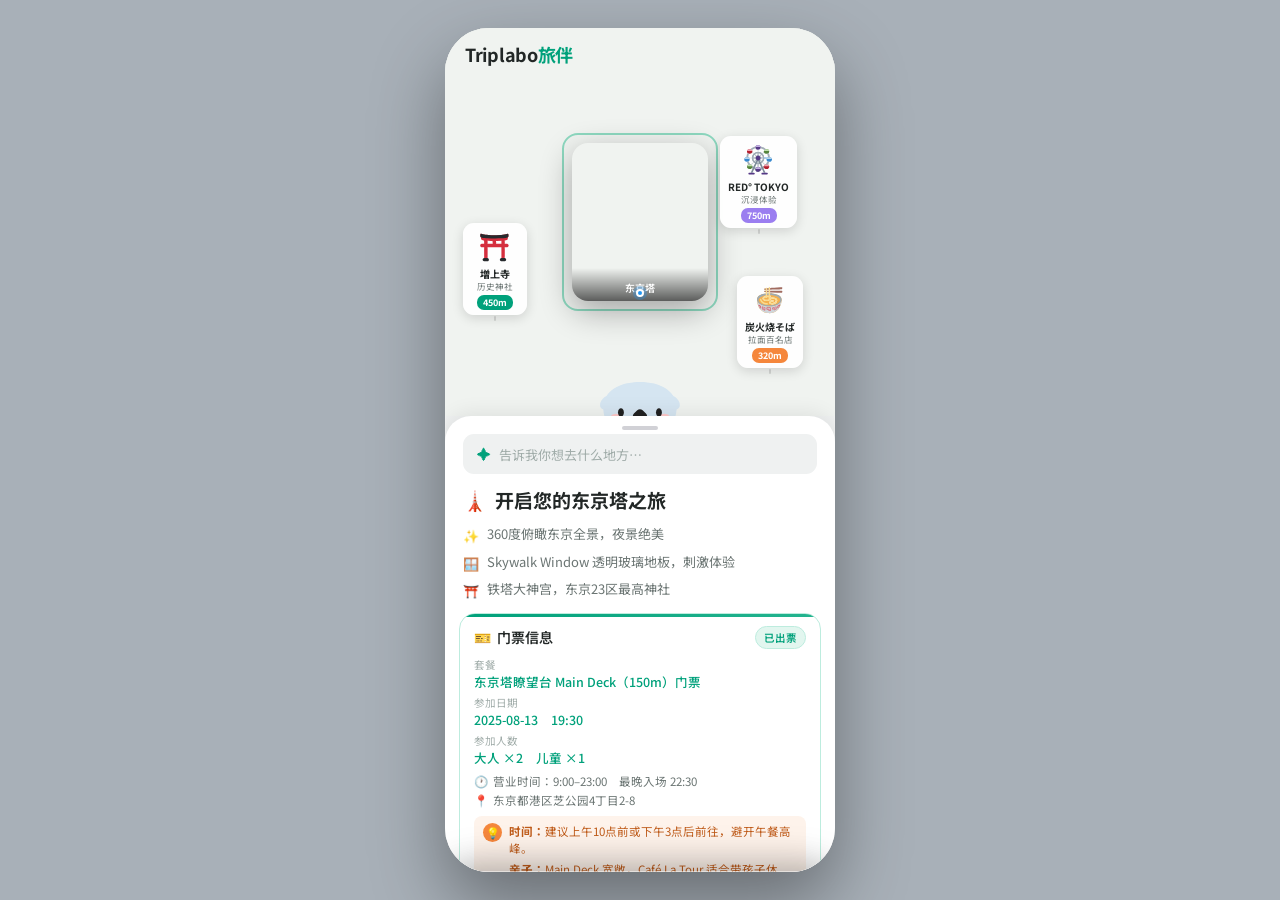
==== index.html @ 7d069d70 "init" ====
<!DOCTYPE html>
<html lang="zh-CN">
<head>
<meta charset="UTF-8">
<meta name="viewport" content="width=device-width,initial-scale=1.0,maximum-scale=1.0,user-scalable=no,viewport-fit=cover">
<title>Triplabo旅伴</title>
<link href="https://fonts.googleapis.com/css2?family=Noto+Sans+SC:wght@400;500;600;700&family=Noto+Sans+JP:wght@400;500;600;700&display=swap" rel="stylesheet">
<link rel="stylesheet" href="styles.css">
</head>
<body>
<div id="phone">
  <div id="hdr"><div class="logo">Triplabo<b>旅伴</b></div></div>

  <!-- MAP ─────────────────────────────────────────────── -->
  <div id="mapWrap">
    <canvas id="mc" width="390" height="844"></canvas>
    <div id="pr"></div>

    <!-- Center card -->
    <div id="cc">
      <img id="ccImg" src="" alt="东京塔">
      <div class="cc-lbl">东京塔</div>
      <div class="cc-dot"></div>
    </div>
    <!-- Far-zoom label: poi-card style, shown only when cc.far -->
    <div id="ccLabel">
      <div class="poi-ic"><svg style="width:32px;height:32px" width="33" height="32" viewBox="0 0 33 32" fill="none" xmlns="http://www.w3.org/2000/svg">
<path d="M12.6028 20.4107C12.6325 20.3672 12.6636 20.3245 12.696 20.2829C12.8444 20.0949 13.7663 20.156 14.0494 20.1558L16.1059 20.1559L18.9619 20.1554C19.2312 20.1555 20.4792 20.119 20.5924 20.2125L20.6472 20.2162C20.8826 20.5376 20.9167 20.6271 21.0628 20.9972C21.3574 21.4612 21.6395 21.9673 21.9405 22.4207C22.7532 23.6373 23.6459 24.7983 24.6128 25.8963C24.6759 25.9691 24.7363 26.0453 24.7962 26.1208C25.2827 26.7341 25.8799 27.3158 26.4971 27.7974C26.7268 27.9809 26.9605 28.2678 27.1674 28.4194C27.5133 28.6732 27.9396 29.0576 28.2772 29.2898C28.3905 29.4184 28.4651 29.5205 28.4193 29.7021C28.2325 29.7832 27.0985 29.7543 26.7868 29.7457C25.8365 29.7194 24.7274 29.8175 23.7947 29.7018C23.4495 29.659 22.8757 29.2448 22.5723 29.0945C21.6655 28.6452 19.8849 28.0122 18.8923 27.9326L18.3271 27.8144C18.1971 27.8139 18.0372 27.798 17.9052 27.7883C17.8999 28.0769 17.967 29.5897 17.8564 29.7082C17.4383 29.8223 15.9017 29.7651 15.425 29.6658C15.2037 29.6196 15.2706 28.0751 15.3412 27.8432C14.7142 27.7154 13.0729 28.1719 12.3989 28.3848C12.1794 28.4542 11.9698 28.5536 11.7502 28.6229C11.5389 28.6897 11.2886 28.709 11.0898 28.8003C10.5169 29.0633 10.0533 29.5274 9.43018 29.7061C9.104 29.7996 5.467 29.7834 5.07222 29.6961C4.95911 29.671 4.8631 29.6487 4.79834 29.5457C4.81104 29.4168 5.44066 28.9455 5.58727 28.8198C6.58394 27.965 7.53423 27.0653 8.44412 26.116C8.75513 25.7914 8.92746 25.4161 9.33114 25.1497C9.38941 25.1113 9.51398 24.7832 9.58112 24.7158C10.2918 24.0058 10.7646 23.1476 11.3452 22.3428C11.5977 21.9736 11.7499 21.584 12.0503 21.1753C12.1148 21.0135 12.4485 20.44 12.5484 20.2815C12.5659 20.3265 12.58 20.3681 12.6028 20.4107ZM17.8996 24.6113C17.9065 24.9517 17.9717 25.1624 18.358 25.1862C18.7018 25.1493 19.0324 25.1401 19.361 25.2537C19.5216 25.3507 19.5818 25.3531 19.7711 25.3615C19.8664 25.352 20.6101 25.4677 20.7515 25.4963C20.8163 25.5033 20.825 25.4987 20.8896 25.4836L20.9005 25.4314C20.8268 25.3265 20.7491 25.2567 20.6579 25.1685C20.4441 25.0351 19.6379 23.5817 19.4192 23.2881C19.1243 22.892 19.1219 22.6216 18.5768 22.4124C18.3194 22.3513 17.9162 22.3075 17.8894 22.6699C17.9098 23.0689 17.94 24.227 17.8996 24.6113ZM13.2172 25.3993C13.38 25.3656 13.5073 25.3745 13.6628 25.3473C13.8919 25.3071 14.2178 25.1908 14.4412 25.1745C14.7121 25.1547 15.024 25.1969 15.3017 25.1737L15.3287 25.1713C15.2949 24.7464 15.2162 22.6331 15.3634 22.3736C14.99 22.4352 14.4587 22.2487 14.2959 22.5717C14.0085 23.1416 13.6812 23.6206 13.3236 24.1425C13.0057 24.6064 12.9662 24.7271 12.5674 25.1396C12.5053 25.2832 12.4045 25.4948 12.373 25.6417L12.3935 25.6701C12.7705 25.3948 12.8356 25.5327 13.2172 25.3993Z" fill="#D52F3E"/>
<path d="M15.3416 27.8432C15.4053 27.8265 15.4804 27.7093 15.5444 27.6699C15.6724 27.5911 15.9569 27.5735 16.1082 27.5552C16.3158 27.53 17.6571 27.4992 17.7676 27.6568C17.8121 27.7203 17.7729 27.7649 17.8504 27.8258L17.9056 27.7883C17.9002 28.0769 17.9674 29.5896 17.8568 29.7081C17.4387 29.8222 15.9021 29.7651 15.4253 29.6657C15.2041 29.6196 15.271 28.075 15.3416 27.8432Z" fill="#B4202F"/>
<path d="M28.1535 29.5111C27.8525 29.3057 27.7177 28.9835 27.3509 28.8007C27.1314 28.6913 26.3765 28.0846 26.4166 27.8458L26.4972 27.7974C26.7269 27.9809 26.9607 28.2677 27.1675 28.4194C27.5134 28.6731 27.9397 29.0575 28.2773 29.2898C28.2438 29.3459 28.1726 29.4566 28.1535 29.5111Z" fill="#D44859"/>
<path d="M18.3271 27.8145C18.4928 27.5866 18.8077 27.5969 19.0461 27.7071L19.0921 27.7705C19.0594 27.8858 19.0098 27.8967 18.8923 27.9326L18.3271 27.8145Z" fill="#D44859"/>
<path d="M12.5489 20.2812C12.5664 20.3263 12.5804 20.3679 12.6032 20.4105L12.5873 20.4369C12.4849 20.6089 12.307 21.1719 12.2173 21.2345C12.184 21.1573 12.2447 21.0888 12.2241 21.0611C12.1835 21.106 12.1361 21.142 12.1018 21.1863L12.0508 21.1751C12.1152 21.0133 12.4489 20.4397 12.5489 20.2812Z" fill="#D44859"/>
<path d="M20.5926 20.2124L20.6474 20.2161C20.8828 20.5376 20.9168 20.627 21.063 20.9972C20.8423 20.8391 20.4984 20.519 20.5926 20.2124Z" fill="#D44859"/>
<path d="M28.2772 29.2896C28.3905 29.4182 28.465 29.5202 28.4193 29.7019C28.3621 29.6547 28.2239 29.564 28.1533 29.5108C28.1725 29.4564 28.2436 29.3457 28.2772 29.2896Z" fill="#DC4757"/>
<path d="M15.3635 22.3736C15.3988 22.3633 15.5003 22.2692 15.5046 22.2689C16.1774 22.2198 17.0839 22.2251 17.7339 22.2303C17.8035 22.3904 17.8557 22.4961 17.8895 22.6699C17.91 23.069 17.9401 24.227 17.8998 24.6113C17.9067 24.9518 17.9719 25.1624 18.3582 25.1862L18.3746 25.2167C18.2608 25.336 17.9464 25.3324 17.7911 25.3141L17.739 25.2626C17.3694 25.1147 15.5706 25.2837 15.4691 25.2292L15.3289 25.1714C15.295 24.7465 15.2163 22.6332 15.3635 22.3736Z" fill="#B4202F"/>
<path d="M17.7393 25.2626C17.7943 24.9168 17.7662 24.9275 17.9 24.6113C17.9069 24.9518 17.9721 25.1625 18.3584 25.1862L18.3748 25.2167C18.2611 25.336 17.9466 25.3324 17.7913 25.3141L17.7393 25.2626Z" fill="#D44859"/>
<path d="M11.9927 25.5217L12.2205 25.3615L12.2588 25.3682L12.2772 25.3284L12.2346 25.3554L12.2861 25.3307C12.1586 25.4839 11.959 25.6833 12.0549 25.8904C12.1427 25.8916 12.1523 25.888 12.2258 25.8396C12.2891 25.7358 12.2503 25.6421 12.2551 25.5027C12.3068 25.5247 12.2952 25.5254 12.3344 25.5771C12.3704 25.4547 12.4324 25.1784 12.5678 25.1396C12.5057 25.2833 12.4049 25.4949 12.3734 25.6418L12.3939 25.6702C12.7709 25.3949 12.836 25.5328 13.2176 25.3993C13.3309 25.4136 13.4465 25.4125 13.5131 25.5203C13.4431 25.5999 12.1129 25.9515 12.0133 25.9263C11.97 25.8087 11.9877 25.6503 11.9927 25.5217Z" fill="#D44859"/>
<path d="M21.0184 25.4232C20.9316 25.2286 20.9046 25.091 20.7285 24.9854L20.7283 24.9512C20.9798 25.0601 20.9578 25.3009 21.0926 25.4756C21.1723 25.5648 21.3473 25.7498 21.4027 25.8441L21.3854 25.8846C21.2807 25.889 20.6394 25.8349 20.5582 25.7961L20.4846 25.6825C20.4445 25.6566 20.3287 25.6562 20.2744 25.6524C20.4556 25.5051 20.5216 25.5135 20.7517 25.4963C20.8166 25.5033 20.8252 25.4987 20.8899 25.4836L20.9008 25.4314C20.8271 25.3264 20.7494 25.2567 20.6582 25.1685L20.6754 25.0952C20.7865 25.1964 20.9135 25.338 21.0184 25.4232Z" fill="#DD6976"/>
<path d="M21.0184 25.4232C20.9316 25.2286 20.9046 25.091 20.7285 24.9854L20.7283 24.9512C20.9798 25.0601 20.9578 25.3009 21.0926 25.4756L21.022 25.4954C21.0243 25.5523 21.0262 25.5731 21.0177 25.629C20.8438 25.6961 20.6973 25.6064 20.4846 25.6825C20.4445 25.6566 20.3287 25.6562 20.2744 25.6524C20.4556 25.5051 20.5216 25.5135 20.7517 25.4963C20.8166 25.5033 20.8252 25.4987 20.8899 25.4836L20.9008 25.4314C20.8271 25.3264 20.7494 25.2567 20.6582 25.1685L20.6754 25.0952C20.7865 25.1964 20.9135 25.338 21.0184 25.4232Z" fill="#DC4757"/>
<path d="M15.3288 25.1712L15.469 25.229C15.3602 25.3352 15.0254 25.3189 14.8668 25.3347C14.5453 25.3667 14.2288 25.4355 13.9055 25.4366C13.796 25.4364 13.6574 25.3941 13.5675 25.4492L13.5127 25.5201C13.4462 25.4124 13.3306 25.4134 13.2173 25.3992C13.38 25.3655 13.5074 25.3744 13.6628 25.3472C13.892 25.307 14.2178 25.1907 14.4412 25.1744C14.7122 25.1546 15.024 25.1968 15.3018 25.1736L15.3288 25.1712Z" fill="#DC4757"/>
<path d="M19.7712 25.3614C19.8665 25.3519 20.6102 25.4675 20.7516 25.4961C20.5215 25.5134 20.4554 25.505 20.2742 25.6523C19.9813 25.6714 19.7926 25.5485 19.5317 25.4365L19.5698 25.3848C19.6572 25.3847 19.6853 25.3792 19.7712 25.3614Z" fill="#D44859"/>
<path d="M17.7339 22.2299C17.9441 22.2272 18.4124 22.2281 18.608 22.2696C18.5691 22.2957 18.4933 22.2986 18.4437 22.3047C18.491 22.3399 18.5218 22.342 18.5788 22.355C18.579 22.3715 18.5817 22.3986 18.577 22.4121C18.3196 22.351 17.9164 22.3072 17.8896 22.6696C17.8557 22.4958 17.8036 22.39 17.7339 22.2299Z" fill="#D44859"/>
<path d="M19.3614 25.2534C19.522 25.3504 19.5821 25.3528 19.7715 25.3613C19.6856 25.379 19.6575 25.3846 19.57 25.3847L19.532 25.4364C19.4071 25.4731 19.0979 25.4639 18.9951 25.3764L19.0165 25.3264C19.1281 25.2652 19.2352 25.2648 19.3614 25.2534Z" fill="#DC4757"/>
<path d="M17.8615 7.6357C18.0586 7.63443 18.2557 7.62989 18.4527 7.62207C18.3928 7.98306 18.4165 8.46151 18.4289 8.83487C18.6882 9.08226 18.5731 9.52396 18.584 9.87002L18.5872 9.90216C18.6937 10.3509 18.7116 10.4507 18.7283 10.9057C18.7339 11.0793 18.7333 11.2586 18.7668 11.4284C18.914 11.5807 18.8861 12.3177 18.9488 12.5729C19.0639 13.0415 19.0989 13.5773 19.2173 14.0413C19.2878 14.6991 19.6354 15.6141 19.5606 16.1739C20.4688 16.0326 20.8587 16.367 21.3834 17.0345C21.4573 17.7091 21.3606 17.9893 21.262 18.6488C21.1739 19.2381 21.3144 19.4999 20.9638 20.0609C20.896 20.0928 20.7001 20.1798 20.6472 20.2161L20.5924 20.2124C20.4792 20.119 19.2312 20.1554 18.9619 20.1553L16.1059 20.1558L14.0494 20.1557C13.7663 20.156 12.8444 20.0948 12.696 20.2829C12.6636 20.3245 12.6325 20.3671 12.6028 20.4106C12.58 20.3681 12.5659 20.3265 12.5484 20.2814C12.3903 20.0924 12.122 19.7887 12.0591 19.5569C11.9468 19.0658 12.0068 18.5356 11.9832 18.0281C11.9574 17.4727 11.7414 17.0156 12.2391 16.6112C12.8288 16.1319 12.9403 16.0984 13.6871 16.1434L13.6819 16.0675C13.6823 15.873 14.0341 14.2432 14.1072 14.1031C14.166 13.6378 14.2517 13.1714 14.3324 12.7092C14.3902 12.3781 14.494 12.035 14.4989 11.7015C14.5189 11.221 14.5078 11.089 14.652 10.6317C14.6536 10.4011 14.6608 10.1706 14.6735 9.94037C14.6958 9.60152 14.8047 9.45029 14.8311 9.14476C14.8626 8.78139 14.7808 8.26244 14.8917 7.91777L14.9473 7.79153L14.9517 7.66219C15.9257 7.62049 16.8877 7.63382 17.8615 7.6357Z" fill="#CAD1D7"/>
<path d="M17.8616 7.6357C18.0587 7.63443 18.2558 7.62989 18.4528 7.62207C18.3929 7.98306 18.4166 8.46151 18.429 8.83487C18.6883 9.08226 18.5732 9.52396 18.5842 9.87002L18.5874 9.90216C18.6938 10.3509 18.7118 10.4507 18.7285 10.9057C18.734 11.0793 18.7334 11.2586 18.7669 11.4284C18.4014 11.61 16.1341 11.4377 15.5643 11.4969C15.4345 11.5104 14.7962 11.4984 14.6496 11.4845C14.5102 11.5252 14.5264 11.5639 14.499 11.7015C14.519 11.221 14.508 11.089 14.6522 10.6317C14.6537 10.4011 14.6609 10.1706 14.6736 9.94037C14.6959 9.60151 14.8048 9.45029 14.8313 9.14476C14.8627 8.78139 14.7809 8.26244 14.8918 7.91777L14.9474 7.79153L14.9518 7.66219C15.9259 7.62049 16.8878 7.63382 17.8616 7.6357Z" fill="#D52F3E"/>
<path d="M17.8617 7.6357C18.0588 7.63443 18.2559 7.62989 18.4529 7.62207C18.393 7.98306 18.4167 8.46151 18.429 8.83487L18.2968 8.83206C18.044 8.79462 17.3954 8.81107 17.1131 8.81141L14.9247 8.81122C14.8761 8.74368 14.8946 8.06297 14.8919 7.91777L14.9475 7.79153L14.9519 7.66219C15.9259 7.62049 16.8879 7.63382 17.8617 7.6357Z" fill="#CAD1D7"/>
<path d="M14.9521 7.66232C15.9262 7.62062 16.8882 7.63395 17.8619 7.63583C17.9779 7.64956 18.1264 7.64999 18.2037 7.72949L18.2015 7.78696C17.8887 7.9996 15.6465 7.9099 15.1524 7.89147C15.093 7.88925 15.001 7.82863 14.9478 7.79166L14.9521 7.66232Z" fill="#A3AEB8"/>
<path d="M14.6738 9.94008C14.6962 9.60122 14.805 9.45 14.8315 9.14447C14.863 8.7811 14.7812 8.26215 14.8921 7.91748C14.8948 8.06267 14.8763 8.74338 14.9249 8.81093C14.9234 9.09785 15.0218 10.1711 14.7201 10.207C14.663 10.1352 14.6759 10.0386 14.6738 9.94008Z" fill="#DD6976"/>
<path d="M18.4289 8.83484C18.6883 9.08223 18.5732 9.52393 18.5841 9.86999C18.5534 9.78069 18.4823 9.67824 18.4323 9.59401C18.2674 9.3163 18.2927 9.14474 18.2967 8.83203L18.4289 8.83484Z" fill="#DD6976"/>
<path d="M18.5874 9.90234C18.6938 10.351 18.7118 10.4509 18.7285 10.9058C18.6612 10.8985 18.5519 10.9001 18.5231 10.829C18.4216 10.5781 18.4302 10.3033 18.4637 10.0391C18.4741 9.95598 18.5243 9.94287 18.5874 9.90234Z" fill="#DD6976"/>
<path d="M14.6522 10.6318C14.761 10.9272 14.7165 11.1794 14.6496 11.4846C14.5102 11.5253 14.5264 11.5641 14.499 11.7017C14.519 11.2211 14.508 11.0891 14.6522 10.6318Z" fill="#DD6976"/>
<path d="M14.6496 11.4842C14.7962 11.4982 15.4346 11.5102 15.5643 11.4967C16.1341 11.4375 18.4014 11.6098 18.767 11.4282C18.9142 11.5805 18.8863 12.3175 18.9489 12.5726C19.0641 13.0412 19.099 13.577 19.2174 14.0411C19.1036 14.1358 19.0402 14.1135 18.8955 14.1174C17.3399 14.1596 15.7399 14.0643 14.189 14.1266L14.1074 14.1029C14.1662 13.6376 14.2519 13.1712 14.3326 12.7089C14.3904 12.3779 14.4942 12.0348 14.4991 11.7013C14.5264 11.5637 14.5102 11.5249 14.6496 11.4842Z" fill="#CAD1D7"/>
<path d="M19.2175 14.0415C19.288 14.6993 19.6356 15.6143 19.5608 16.174C19.5433 16.2575 19.559 16.2437 19.5082 16.2958C17.6823 16.3061 15.8428 16.2959 14.0159 16.2932C13.81 16.2929 13.8249 16.2855 13.6873 16.1436L13.6821 16.0677C13.6825 15.8731 14.0343 14.2434 14.1074 14.1033L14.1891 14.127C15.74 14.0647 17.3399 14.16 18.8955 14.1178C19.0402 14.1139 19.1036 14.1362 19.2175 14.0415Z" fill="#D52F3E"/>
<path d="M14.1074 14.103L14.1891 14.1268C14.217 14.2523 14.1691 14.3923 14.1306 14.5146C14.0372 14.8115 13.9899 15.7378 13.8611 15.9633C13.7885 16.0218 13.7731 16.0371 13.6821 16.0674C13.6825 15.8729 14.0343 14.2432 14.1074 14.103Z" fill="#DD6976"/>
<path d="M16.2884 1.67075C16.5247 1.66851 17.0291 1.61389 17.1995 1.71353C17.2558 1.82119 17.2381 1.79805 17.2329 1.93261C17.4859 2.43607 17.4253 3.00236 17.4297 3.5762C17.4312 3.7656 17.4436 3.989 17.4029 4.17104C17.4091 4.29258 17.4225 4.45806 17.4184 4.57614C18.0135 4.55852 18.3585 4.42053 18.6455 5.02189C18.7298 5.29039 18.7822 6.12245 18.7488 6.36538C18.7349 6.86443 18.7722 7.20783 18.4529 7.62189C18.2559 7.62971 18.0588 7.63426 17.8617 7.63552C16.8879 7.63364 15.926 7.62032 14.9519 7.66202L14.7325 7.47571C14.6373 7.07611 14.6498 6.61475 14.6426 6.20127C14.6125 5.89392 14.6638 5.35543 14.681 5.02727C14.6855 4.94034 14.7391 4.92149 14.8004 4.88136C15.5158 4.42306 15.2651 4.64844 15.9602 4.58359C16.0286 4.4754 16.0058 4.46356 16.011 4.31558C15.9771 4.1907 15.9762 3.40223 15.974 3.23098C15.9772 2.85831 15.9027 2.10711 16.0482 1.7853C16.0812 1.71239 16.209 1.68927 16.2884 1.67075Z" fill="#D52F3E"/>
<path d="M14.6426 6.20158L17.2992 6.19617C17.6136 6.19626 18.4394 6.17973 18.71 6.21985C18.7399 6.28461 18.742 6.29462 18.7488 6.36569C18.7349 6.86473 18.7722 7.20813 18.4529 7.6222C18.2559 7.63002 18.0588 7.63456 17.8617 7.63583C16.8879 7.63395 15.9259 7.62062 14.9519 7.66232L14.7324 7.47602C14.6373 7.07642 14.6498 6.61506 14.6426 6.20158Z" fill="#CAD1D7"/>
<path d="M17.4029 4.17139C17.409 4.29293 17.4224 4.4584 17.4183 4.57649C18.0134 4.55887 18.3584 4.42088 18.6454 5.02224L18.5735 5.13111L18.5207 5.13262C18.3452 4.92125 18.295 4.93083 18.02 4.91556C17.7632 4.90131 17.5042 4.91167 17.2471 4.91643C17.2469 4.56224 17.2926 4.50805 17.4029 4.17139Z" fill="#DD6976"/>
<path d="M15.9738 3.23113C15.977 2.85846 15.9024 2.10726 16.048 1.78545C16.081 1.71254 16.2088 1.68942 16.2882 1.6709C16.286 2.12502 16.3189 2.62925 16.2659 3.08069C16.2499 3.21718 16.225 3.27514 16.0908 3.28955L15.9738 3.23113Z" fill="#D44859"/>
<path d="M17.233 1.93262C17.4861 2.43607 17.4254 3.00237 17.4298 3.57621C17.4 3.71315 17.3994 3.71364 17.2716 3.72897C17.0551 3.53138 17.0389 2.13539 17.233 1.93262Z" fill="#DC4757"/>
<path d="M16.0109 4.31592C16.0587 4.51647 16.1097 4.72034 16.1507 4.92195C15.8618 4.90924 14.9884 4.9319 14.8003 4.8817C15.5157 4.4234 15.265 4.64878 15.9601 4.58392C16.0285 4.47573 16.0057 4.46389 16.0109 4.31592Z" fill="#DD6976"/>
</svg></div>
      <div class="poi-name" style="font-size:10px;font-weight:700;color:#222726;text-align:center;white-space:nowrap">东京塔</div>
    </div>

    <!-- 3 near POIs: shown only when map is visible -->
    <div class="poi g" id="n1" data-i="0">
      <div class="poi-card">
        <div class="poi-ic"><svg style="width:36px;height:36px" width="36" height="32" viewBox="0 0 36 32" fill="none" xmlns="http://www.w3.org/2000/svg">
<path d="M4.19326 6.59213C4.12519 6.43071 3.64763 6.11812 3.55293 5.92954C3.17925 5.18854 3.2615 4.00082 3.43659 3.21182C3.53489 2.76881 3.90484 2.64783 4.29035 2.77671C5.30557 3.1161 6.23101 3.30621 7.28092 3.49732C8.1182 3.64969 8.77989 3.74955 9.62632 3.84126C11.0889 4.01158 12.5581 4.11947 14.0299 4.16458C14.565 4.17957 15.3995 4.11583 15.8974 4.18038C17.0185 4.32569 17.9804 4.19379 19.0695 4.19678C22.4085 4.20589 25.7221 3.92358 28.9903 3.22464C29.5219 3.11212 30.0145 2.8946 30.5369 2.7537C31.8259 2.45888 31.4448 4.86404 31.4302 5.54381C31.4199 6.02563 30.6915 6.35611 30.6532 6.65939C30.833 7.1074 30.8851 7.79737 30.6935 8.24245C30.6651 8.30766 30.635 8.37215 30.6034 8.43586C30.4034 8.55883 29.9568 8.87736 29.7853 8.96207C29.3707 9.1669 28.6114 9.3114 28.1507 9.45453C28.0575 9.4835 27.8695 9.4867 27.7475 9.51738L27.659 9.61717C27.6691 10.2901 27.7569 10.8703 27.8072 11.5333C27.8431 12.0065 27.6129 12.3366 27.6868 12.8333C27.9719 12.6855 28.5615 12.7858 28.8836 12.7592C30.4031 12.6334 31.7543 13.1652 31.6622 14.9486C31.4435 15.1891 31.3371 15.4085 31.1545 15.6475C30.4473 16.5728 28.6704 16.1476 27.6921 16.2401L27.6919 16.26C27.6922 16.4184 27.7413 16.4236 27.7019 16.6031C27.6604 16.7924 27.6598 17.0088 27.675 17.2028C27.6826 17.4964 27.7972 17.7262 27.7998 18.0259C27.8208 20.4116 27.8087 22.7984 27.8065 25.1842C27.8062 25.5587 27.491 26.6111 27.7475 26.8827L27.7882 26.9597L27.7678 27.0035C27.6776 27.0246 27.6654 27.023 27.574 27.0063C26.5652 26.9638 25.4176 27.0528 24.4246 27.0093L24.3874 26.9388C24.4185 26.8906 24.4345 26.792 24.4338 26.7352C24.4203 25.4836 24.4223 24.2264 24.422 22.9753L24.4189 16.2229C23.6526 16.2884 22.2351 16.2471 21.4277 16.2475L15.782 16.2483L12.2126 16.2467C11.8917 16.2462 10.8006 16.2621 10.5453 16.2234L10.5154 16.2186L10.4669 16.2643C10.6304 16.7765 10.5713 19.2287 10.571 19.9203L10.5623 25.269C10.5595 25.626 10.5555 25.9826 10.548 26.3396C10.5442 26.5232 10.5027 26.7316 10.5234 26.9054L10.5362 26.9848C10.4596 27.0313 10.431 27.01 10.3252 27.0023C10.0123 27.0029 7.18507 27.0437 7.10767 27.0044L7.11004 26.9325C7.20365 26.685 7.14183 24.8978 7.14743 24.4879C7.18476 21.7489 7.07358 18.9636 7.1651 16.229C6.98523 16.2456 6.76908 16.2411 6.58616 16.2424L5.51858 16.2479C4.81604 16.2499 4.22782 16.2994 3.67358 15.7548C3.01156 15.1806 3.03634 13.8465 3.68341 13.2715C4.43383 12.6046 6.22734 12.7427 7.16448 12.7726C7.1381 12.376 7.17879 11.941 7.14728 11.5523C7.09763 10.9406 7.14893 10.2263 7.05544 9.63344C7.09831 9.57241 7.10547 9.56637 7.12581 9.49594C7.09047 9.469 6.5236 9.4205 6.37564 9.38824C5.59588 9.21817 4.68024 9.0969 4.19923 8.36502C3.82825 7.80061 4.07402 7.14921 4.19326 6.59213ZM21.4977 9.96675C20.9013 9.97419 20.0956 9.99307 19.5089 9.94728C19.3522 9.96638 19.0762 9.98632 18.9896 10.1282C19.0329 10.3509 19.0266 11.0459 19.0274 11.2981L19.0321 11.3292C19.0677 11.5583 19.1697 11.6722 19.1658 11.8689L19.1655 11.8909C19.1579 12.2548 19.0192 12.3612 19.0484 12.7976C19.4093 12.716 23.9981 12.7201 24.3871 12.7965C24.4822 12.6682 24.3935 10.5257 24.4339 10.1522L24.4373 10.1217C24.3872 9.80168 24.1721 9.79226 23.8991 9.79518C23.2131 10.038 22.2573 9.94242 21.4977 9.96675ZM10.4546 12.7249L10.4963 12.8058C10.5797 12.807 10.9445 12.7556 11.1494 12.7545L14.401 12.7561C14.6735 12.7562 15.539 12.7432 15.761 12.783C15.8821 12.5869 15.5924 11.8609 15.7353 11.4784C15.8291 11.2274 15.7755 10.0926 15.4665 9.94429C14.72 9.97624 13.9725 9.98125 13.2256 9.95938C12.7182 9.95776 11.6512 9.98374 11.2246 9.83699C11.1002 9.79101 10.5714 9.70509 10.4625 9.76339C10.6162 10.281 10.658 12.2429 10.4546 12.7249Z" fill="#D52F3E"/>
<path d="M4.19306 6.59213C4.12499 6.43071 3.64743 6.11812 3.55274 5.92954C3.17905 5.18854 3.2613 4.00082 3.43639 3.21182C3.53469 2.76881 3.90465 2.64783 4.29015 2.77671C5.30537 3.1161 6.23081 3.30621 7.28072 3.49732C8.118 3.64969 8.7797 3.74955 9.62612 3.84126C11.0887 4.01158 12.5579 4.11947 14.0297 4.16458C14.5648 4.17957 15.3993 4.11583 15.8972 4.18038C17.0183 4.32569 17.9802 4.19379 19.0693 4.19678C22.4083 4.20589 25.7219 3.92358 28.9901 3.22464C29.5217 3.11212 30.0143 2.8946 30.5367 2.7537C31.8257 2.45888 31.4446 4.86404 31.43 5.54381C31.4197 6.02563 30.6913 6.35611 30.653 6.65939L30.4851 6.4831C29.8831 6.77496 29.1599 6.81018 28.5007 6.92115C27.0027 7.17332 25.5253 7.22751 24.0117 7.30563C21.9728 7.42655 19.9305 7.47959 17.888 7.46472C15.4688 7.46531 13.0613 7.45912 10.646 7.29536C9.61563 7.22552 8.59497 7.21886 7.56833 7.07872C6.59417 6.94572 5.60636 6.87038 4.64872 6.63407C4.51682 6.60221 4.3841 6.53968 4.25155 6.51906L4.19306 6.59213Z" fill="#272A2D"/>
<path d="M10.3252 27.0022C10.2345 26.7569 10.2709 25.3917 10.2707 25.0459L10.2717 21.8601L10.271 18.3651C10.2706 18.0796 10.2425 16.258 10.3142 16.083L10.3662 16.0679C10.4632 16.1592 10.4348 16.1226 10.4668 16.2642C10.6304 16.7764 10.5713 19.2285 10.571 19.9202L10.5623 25.2689C10.5595 25.6259 10.5555 25.9825 10.548 26.3395C10.5442 26.5231 10.5027 26.7315 10.5233 26.9053L10.5362 26.9847C10.4596 27.0312 10.431 27.0099 10.3252 27.0022Z" fill="#E05C6C"/>
<path d="M27.537 17.2207C27.5797 16.9614 27.5543 16.9612 27.6187 16.6812C27.6201 16.7987 27.6019 17.1321 27.6602 17.1986L27.6747 17.2028C27.6824 17.4964 27.7969 17.7262 27.7995 18.0259C27.8205 20.4116 27.8085 22.7985 27.8063 25.1842C27.806 25.5587 27.4908 26.6112 27.7473 26.8827L27.7879 26.9597L27.7676 27.0035C27.6773 27.0246 27.6652 27.023 27.5737 27.0063C27.5604 26.7996 27.6148 26.5896 27.597 26.3673C27.4674 24.7442 27.5084 23.0833 27.5093 21.4554C27.5034 20.0438 27.5126 18.6321 27.537 17.2207Z" fill="#E05C6C"/>
<path d="M27.5389 9.64808C27.5271 9.46989 27.5069 9.42338 27.5932 9.27798L27.6515 9.27686C27.7251 9.33851 27.7295 9.42285 27.7472 9.5173L27.6587 9.6171C27.6688 10.2901 27.7566 10.8702 27.8069 11.5332C27.8428 12.0064 27.6126 12.3366 27.6865 12.8332C27.6668 12.8777 27.6547 12.8862 27.6237 12.9238L27.5705 12.9217C27.4868 12.7724 27.5362 10.0426 27.5389 9.64808Z" fill="#D84A5D"/>
<path d="M27.5373 17.221C27.5363 17.0258 27.5081 16.2063 27.5891 16.0706L27.6251 16.0635L27.6119 16.1002L27.6765 16.1358L27.6921 16.2404L27.6919 16.2602C27.6922 16.4187 27.7413 16.4239 27.7019 16.6033C27.6604 16.7927 27.6598 17.0091 27.6749 17.2031L27.6604 17.1988C27.6022 17.1324 27.6203 16.799 27.619 16.6814C27.5546 16.9614 27.58 16.9617 27.5373 17.221Z" fill="#D84A5D"/>
<path d="M10.4269 9.61649C10.8724 9.60286 12.7033 9.5758 13.2322 9.6444C13.2529 9.64707 13.2731 9.72929 13.2806 9.76221L13.2257 9.95947C12.7183 9.95785 11.6513 9.98383 11.2246 9.83709C11.1003 9.79111 10.5714 9.70518 10.4626 9.76348C10.6162 10.2811 10.6581 12.243 10.4546 12.725L10.4521 12.8308C10.4005 12.9131 10.414 12.9218 10.3348 12.9545C10.2011 12.749 10.2757 10.0906 10.2707 9.64751L10.3123 9.61018L10.4269 9.61649Z" fill="#E05C6C"/>
<path d="M11.2246 9.83709C11.5223 9.79892 11.8221 9.78003 12.1221 9.7805C12.4404 9.7833 12.9918 9.82013 13.2806 9.76221L13.2257 9.95947C12.7183 9.95785 11.6512 9.98383 11.2246 9.83709Z" fill="#D84A5D"/>
<path d="M21.4062 9.78928C21.4196 9.6786 21.4001 9.67216 21.4687 9.61314C22.4171 9.57693 23.5413 9.60988 24.5061 9.61068C24.4919 9.72641 24.4823 10.0454 24.4372 10.122C24.3871 9.80201 24.172 9.79258 23.899 9.79551C23.213 10.0383 22.2572 9.94275 21.4976 9.96707L21.4062 9.78928Z" fill="#E05C6C"/>
<path d="M21.4062 9.78904C21.9494 9.8437 22.283 9.80447 22.8238 9.77622C23.1283 9.76033 23.6196 9.81872 23.899 9.79526C23.213 10.038 22.2572 9.9425 21.4976 9.96683L21.4062 9.78904Z" fill="#D84A5D"/>
<path d="M15.4662 9.94414L15.4556 9.88634C15.5327 9.81694 15.77 9.80804 15.895 9.78906C15.9111 10.1763 15.9323 12.7765 15.8302 12.9056L15.7887 12.8861L15.7607 12.7828C15.8818 12.5868 15.5921 11.8608 15.735 11.4783C15.8288 11.2273 15.7752 10.0925 15.4662 9.94414Z" fill="#D84A5D"/>
<path d="M19.0275 11.2983L19.0321 11.3294C19.0677 11.5585 19.1698 11.6724 19.1658 11.8691L19.1655 11.8911C19.1579 12.255 19.0192 12.3614 19.0484 12.7978C19.032 12.8865 19.0453 12.8525 18.9822 12.9296L18.9486 12.8859C18.9324 12.5423 18.9068 11.5798 19.0275 11.2983Z" fill="#D84A5D"/>
<path d="M18.9897 10.1285C18.9643 10.0814 18.9503 9.95741 18.9409 9.89862C19.028 9.68471 19.3948 9.73865 19.5089 9.94752C19.3522 9.96662 19.0762 9.98656 18.9897 10.1285Z" fill="#D84A5D"/>
<path d="M27.7474 26.8828C27.9144 26.8831 28.572 27.2991 28.7048 27.4357C29.27 28.0168 29.3794 29.1131 28.7673 29.7109C28.0334 30.4277 27.2198 30.319 26.2721 30.3118C25.2155 30.2764 24.0823 30.5449 23.2675 29.6837C22.6995 29.0833 22.7422 27.9776 23.3603 27.4301C23.59 27.2265 24.077 26.9168 24.3872 26.9389L24.4244 27.0093C25.4174 27.0529 26.5651 26.9639 27.5738 27.0064C27.6653 27.0231 27.6774 27.0247 27.7677 27.0035L27.788 26.9597L27.7474 26.8828Z" fill="#272A2D"/>
<path d="M10.5232 26.9053C10.7196 26.9127 11.2809 27.2385 11.4172 27.3878C12.5933 28.6755 11.6724 30.3477 9.99054 30.3107C9.6564 30.3034 8.93899 30.2918 8.63779 30.3109C7.19064 30.4026 5.7546 30.2999 5.604 28.5156C5.60749 28.1264 5.85848 27.7023 6.1198 27.4383C6.30754 27.2486 6.86794 26.913 7.10991 26.9324L7.10755 27.0042C7.18495 27.0436 10.0121 27.0027 10.3251 27.0022C10.4309 27.0099 10.4595 27.0312 10.5361 26.9847L10.5232 26.9053Z" fill="#272A2D"/>
</svg></div>
        <div class="poi-name">増上寺</div>
        <div class="poi-sub">历史神社</div>
        <div class="poi-dist">450m</div>
      </div>
    </div>
    <div class="poi p" id="n2" data-i="2">
      <div class="poi-card">
        <div class="poi-ic"><svg style="width:36px;height:36px" width="36" height="34" viewBox="0 0 36 34" fill="none" xmlns="http://www.w3.org/2000/svg">
<path d="M17.4859 8.89648C18.6749 9.07269 19.6362 9.24273 20.6375 9.97018C20.7188 10.0292 21.1008 10.3034 21.1701 10.325L21.1595 10.3728C21.2202 10.4654 21.6494 10.9372 21.7219 10.9642C22.3322 11.6779 22.7721 12.5211 23.0082 13.4299C23.0566 13.6126 23.2191 14.6009 23.2829 14.6622L23.2307 14.6952C23.2152 14.8529 23.2151 15.2448 23.2373 15.4013C23.0886 16.409 22.9424 17.2645 22.3538 18.121C22.285 18.2212 21.8032 18.9636 21.773 19.0505L21.7412 19.0284C21.6096 19.1024 21.3318 19.446 21.178 19.579C20.9551 19.7842 20.4936 20.1698 20.2063 20.2659C20.2615 20.4761 21.7149 23.7376 21.7986 23.8268L21.8432 23.8448C21.8189 23.9983 22.4112 25.1816 22.4815 25.4087C22.4916 25.4182 22.5016 25.4278 22.5116 25.4374C22.9758 26.3577 23.4228 27.3813 23.843 28.3249C23.9866 28.6475 24.2958 29.2377 24.4044 29.5218C24.4402 29.6143 24.462 29.7116 24.4691 29.8106C23.8982 29.835 23.2595 29.8198 22.6821 29.8172C22.6998 29.6244 22.4998 29.3055 22.4057 29.1299C21.9605 28.2994 21.6628 27.4071 21.2181 26.5779C21.1441 26.4398 21.106 26.2762 21.0058 26.1558C20.699 26.2646 20.0409 26.3271 19.8155 26.4819C19.8243 26.863 19.5558 27.4814 19.3261 27.7907C18.951 28.2978 18.3635 28.5741 17.7488 28.6565C16.01 28.8896 14.5096 28.3363 14.2813 26.4151C13.9467 26.3696 13.489 26.2134 13.1632 26.1022C12.9993 26.5363 12.7998 26.9283 12.6268 27.3524C12.2935 28.1701 11.8199 28.9574 11.5776 29.8058C11.4243 29.8496 9.86006 29.8234 9.70264 29.7823C9.9716 29.2842 10.1284 28.6384 10.3817 28.1699C10.8834 27.242 11.236 26.4223 11.6294 25.4553C11.3224 25.3459 11.2671 25.2569 11.0473 25.0199C11.0475 25.0134 11.2051 24.7245 11.2283 24.6635C11.3913 24.2345 11.4074 23.7416 11.365 23.2925L11.4189 23.2182C11.6789 23.3899 12.282 23.6646 12.3864 23.8366C12.6911 23.3386 12.9374 22.6595 13.163 22.121C13.3695 21.6282 13.6551 21.1649 13.8431 20.6635C13.8991 20.5142 13.9465 20.3935 14.0199 20.2504C13.6457 20.1418 13.3579 19.854 13.0337 19.6237C12.901 19.4479 12.6385 19.1876 12.4816 19.0327C12.1042 18.4691 11.6561 18.0288 11.4012 17.2843C11.2132 16.735 11.0831 16.0436 10.9526 15.4752C10.9334 15.3914 10.7803 15.3879 10.6916 15.3745L10.9481 15.3576C10.9819 15.2286 10.9721 14.7198 10.957 14.5786C11.1217 13.1402 11.5583 12.0135 12.5197 10.9433C12.6735 10.8054 12.9327 10.5311 13.0494 10.3642C13.1347 10.3285 13.3584 10.1059 13.4681 10.0275C14.559 9.24757 15.3711 9.08793 16.6522 8.90361C16.7637 8.91692 17.3963 8.92275 17.4859 8.89648ZM17.4689 24.0253C17.6158 24.1598 18.0753 24.156 18.3125 24.2551C18.6688 24.4038 18.8697 24.543 19.1604 24.7927C19.6308 24.6562 19.7293 24.5852 20.2829 24.4696C20.1179 24.2503 19.9128 23.5886 19.8039 23.4319C19.6225 23.1707 18.7399 21.0215 18.63 20.9464C18.2008 21.1354 17.654 20.9846 17.4447 21.193C17.4906 21.5482 17.4612 22.2959 17.4705 22.6825C17.4783 23.0077 17.5059 23.7561 17.4689 24.0253ZM15.0443 24.7267C15.2836 24.4025 15.9512 24.2307 16.3361 24.1445C16.4709 24.1143 16.553 24.1643 16.6737 24.0922C16.6526 23.816 16.673 23.1538 16.6772 22.8537C16.6839 22.3654 16.6447 21.6045 16.6946 21.135C16.5745 21.0355 15.8544 21.0368 15.512 20.9222C15.3805 21.3967 15.126 21.8537 14.9145 22.3015C14.6873 22.7934 14.4628 23.2866 14.2409 23.7809C14.1795 23.9165 13.9571 24.3722 13.9398 24.4941C14.2115 24.5437 14.8258 24.7181 15.0443 24.7267ZM19.1353 16.4464C19.4552 16.8462 19.7791 17.1168 20.1356 17.4764C20.3893 17.7323 20.5518 17.9316 20.8293 18.1773C20.8485 18.1617 20.8668 18.1451 20.8842 18.1275C20.9471 18.0648 21.1179 17.7962 21.1807 17.7066C21.6791 16.9965 21.9266 16.2496 21.9411 15.3746C21.4573 15.3709 19.95 15.4366 19.5845 15.3622C19.472 15.8396 19.3619 16.0113 19.1353 16.4464ZM18.5924 13.0116C18.9784 12.3769 19.6775 11.8015 20.237 11.2726C19.4061 10.5381 18.6522 10.2685 17.5847 10.1591L17.4849 10.2001C17.3991 10.4331 17.5368 12.1081 17.4475 12.5146C17.821 12.6084 18.2959 12.7583 18.5924 13.0116ZM15.6308 13.019C16.0326 12.7872 16.1956 12.6677 16.6518 12.5444C16.6498 12.1654 16.7294 10.4361 16.6336 10.1802C16.032 10.2104 15.4343 10.2828 14.9103 10.6053C14.6198 10.784 14.1324 11.019 13.9827 11.3404C14.5058 11.8685 15.1592 12.4633 15.6308 13.019ZM19.7465 19.2004C19.9106 19.0339 20.0682 18.8734 20.24 18.7146C20.0223 18.4058 19.172 17.6112 18.8569 17.2878C18.8393 17.5561 19.573 18.9192 19.7465 19.2004ZM14.6685 14.5504C14.8228 14.035 14.6964 14.024 15.0695 13.5126C14.6252 13.0479 13.7797 12.2721 13.4275 11.8315C12.8824 12.2057 12.2209 13.8965 12.2778 14.5657C12.3067 14.5993 12.3152 14.6166 12.356 14.6323C13.0186 14.5432 13.9019 14.66 14.6685 14.5504ZM13.9586 18.7468C14.0922 18.9032 14.3785 19.0621 14.5688 19.1319C14.6365 19.0587 14.8144 18.5647 14.8316 18.4625C14.8779 18.1882 15.3691 17.4397 15.3316 17.2331C15.1142 17.4615 14.9171 17.7033 14.6964 17.9352C14.428 18.2172 14.1754 18.4187 13.9586 18.7468ZM19.5808 14.6431C20.3387 14.5621 21.1715 14.6737 21.9358 14.623C21.8475 13.9829 21.9585 14.1076 21.6927 13.3523C21.6024 13.0719 21.4771 12.8041 21.3198 12.5551C21.188 12.389 20.9875 11.923 20.7957 11.8368C20.3428 12.3112 19.6014 13.1106 19.0978 13.5119C19.3219 13.8846 19.4973 14.2106 19.5808 14.6431ZM17.4204 19.8788C17.6526 19.8776 17.9377 19.8688 18.1656 19.8801C18.0898 19.5557 17.6721 18.7428 17.4969 18.4502C17.3895 18.9189 17.4775 19.374 17.4204 19.8788ZM16.728 18.4838L16.6781 18.4734C16.5722 18.6211 16.1742 19.6279 16.0604 19.8779C16.2316 19.8779 16.6105 19.9071 16.7223 19.8153C16.6064 19.3602 16.6798 18.9445 16.728 18.4838ZM12.2527 15.3824C12.3083 16.2044 12.5029 16.8903 12.9568 17.5861C13.0697 17.7592 13.1562 17.9474 13.3193 18.0808L13.3415 18.0996C13.3568 18.1114 13.3721 18.1232 13.3874 18.135C13.4484 18.0788 13.5589 17.9683 13.6097 17.9043C14.0343 17.3697 14.5409 16.9381 15.0363 16.4726C14.8956 16.0586 14.8008 16.1281 14.6674 15.489C14.3027 15.3167 12.7828 15.4018 12.2527 15.3824Z" fill="#7E8E9A"/>
<path d="M17.4473 12.5146C17.8208 12.6085 18.2957 12.7583 18.5922 13.0117C18.6878 13.1092 19.0094 13.4467 19.0975 13.5119C19.3217 13.8847 19.4971 14.2107 19.5806 14.6431C19.5768 14.8825 19.569 15.1234 19.5843 15.3622C19.4718 15.8397 19.3617 16.0113 19.1351 16.4464C18.9398 16.5897 18.8033 16.7672 18.683 16.9754C18.1607 17.1993 17.9024 17.3794 17.3238 17.4524C17.1885 17.4268 16.9533 17.4326 16.8084 17.4315C16.2779 17.366 16.0439 17.2328 15.583 16.9687C15.4167 16.8128 15.2161 16.6012 15.0361 16.4727C14.8953 16.0586 14.8006 16.1282 14.6672 15.489C14.6707 15.131 14.6346 14.9324 14.6683 14.5505C14.8226 14.035 14.6962 14.024 15.0693 13.5127C15.1084 13.5059 15.5545 13.0855 15.6306 13.019C16.0324 12.7873 16.1954 12.6678 16.6516 12.5445C16.7136 12.56 17.3148 12.5192 17.4473 12.5146Z" fill="#563986"/>
<path d="M16.6943 21.1349C16.8319 21.0764 17.2335 21.1021 17.389 21.1199C17.4251 21.1511 17.4225 21.15 17.4444 21.1929C17.4904 21.548 17.461 22.2958 17.4702 22.6824C17.4781 23.0075 17.5057 23.7559 17.4687 24.0251C17.4152 24.0977 17.4347 24.0979 17.3409 24.1069C17.1425 24.126 16.9089 24.1371 16.7108 24.131L16.6734 24.092C16.6524 23.8158 16.6728 23.1537 16.6769 22.8535C16.6837 22.3652 16.6445 21.6044 16.6943 21.1349Z" fill="#C8CED4"/>
<path d="M20.2368 11.2725C20.4558 11.4295 20.613 11.5851 20.7924 11.7864L20.7956 11.8366C20.3427 12.3111 19.6012 13.1105 19.0976 13.5117C19.0094 13.4464 18.6879 13.109 18.5923 13.0115C18.9782 12.3768 19.6773 11.8014 20.2368 11.2725Z" fill="#C8CED4"/>
<path d="M15.0361 16.4727C15.2161 16.6011 15.4167 16.8128 15.583 16.9686C15.5232 17.061 15.4679 17.1442 15.4036 17.2335L15.3314 17.2331C15.114 17.4615 14.9168 17.7033 14.6962 17.9352C14.4278 18.2172 14.1751 18.4187 13.9584 18.7468C13.9425 18.7641 13.9469 18.756 13.9096 18.7578C13.7889 18.6497 13.3964 18.2718 13.3872 18.135C13.4482 18.0788 13.5587 17.9683 13.6095 17.9044C14.0341 17.3697 14.5406 16.9381 15.0361 16.4727Z" fill="#C8CED4"/>
<path d="M16.6338 10.1801C16.737 10.1242 17.4581 10.1282 17.5849 10.159L17.4851 10.2C17.3992 10.433 17.537 12.1079 17.4477 12.5144C17.3152 12.519 16.714 12.5598 16.652 12.5443C16.65 12.1652 16.7296 10.436 16.6338 10.1801Z" fill="#C8CED4"/>
<path d="M14.6686 14.5503C14.6349 14.9322 14.671 15.1308 14.6675 15.4888C14.3028 15.3166 12.7828 15.4016 12.2528 15.3823C12.2112 15.274 12.2082 14.8842 12.2412 14.7685C12.2708 14.6651 12.2702 14.686 12.3561 14.6322C13.0187 14.5431 13.9019 14.6598 14.6686 14.5503Z" fill="#C8CED4"/>
<path d="M19.1352 16.4463C19.455 16.8461 19.7789 17.1168 20.1354 17.4763C20.3892 17.7322 20.5517 17.9315 20.8291 18.1772C20.7226 18.301 20.4294 18.6611 20.2915 18.7189L20.2399 18.7146C20.0222 18.4057 19.1718 17.6111 18.8568 17.2877L18.8157 17.2873C18.7385 17.2169 18.7137 17.0812 18.6831 16.9753C18.8034 16.767 18.9399 16.5896 19.1352 16.4463Z" fill="#C8CED4"/>
<path d="M13.4275 11.8316L13.4238 11.7787C13.5375 11.6437 13.7685 11.3694 13.9308 11.3057L13.9827 11.3405C14.5057 11.8686 15.1592 12.4634 15.6308 13.019C15.5546 13.0855 15.1086 13.5059 15.0695 13.5127C14.6251 13.048 13.7796 12.2722 13.4275 11.8316Z" fill="#C8CED4"/>
<path d="M19.5806 14.6433C20.3385 14.5623 21.1713 14.6739 21.9356 14.6232C21.9723 14.727 21.9872 15.2913 21.9409 15.3749C21.4571 15.3711 19.9498 15.4369 19.5843 15.3624C19.569 15.1236 19.5768 14.8827 19.5806 14.6433Z" fill="#C8CED4"/>
<path d="M17.4857 8.89648C18.6747 9.07269 19.636 9.24273 20.6373 9.97018C20.7187 10.0292 21.1007 10.3034 21.17 10.325L21.1594 10.3728C21.2201 10.4654 21.6492 10.9372 21.7218 10.9642C22.3321 11.6779 22.772 12.5211 23.008 13.4299C23.0565 13.6126 23.219 14.6009 23.2828 14.6622L23.2305 14.6952C23.215 14.8529 23.215 15.2448 23.2371 15.4013C23.0885 16.409 22.9422 17.2645 22.3537 18.121C22.2848 18.2212 21.8031 18.9636 21.7729 19.0505L21.741 19.0284C21.6095 19.1024 21.3317 19.446 21.1778 19.579C20.9549 19.7842 20.4935 20.1698 20.2061 20.2659C20.0972 20.2044 19.7048 19.3359 19.7463 19.2004C19.9105 19.0339 20.068 18.8734 20.2399 18.7146L20.2915 18.719C20.4294 18.6612 20.7226 18.3011 20.8291 18.1773C20.8483 18.1617 20.8667 18.1451 20.8841 18.1275C20.9469 18.0648 21.1178 17.7962 21.1806 17.7066C21.6789 16.9965 21.9265 16.2496 21.9409 15.3746C21.9872 15.291 21.9723 14.7267 21.9357 14.623C21.8473 13.9829 21.9584 14.1076 21.6926 13.3523C21.6023 13.0719 21.477 12.8041 21.3196 12.5551C21.1878 12.389 20.9874 11.923 20.7956 11.8368L20.7924 11.7865C20.613 11.5852 20.4558 11.4297 20.2368 11.2726C19.406 10.5381 18.652 10.2685 17.5845 10.1591C17.4577 10.1284 16.7367 10.1243 16.6335 10.1802C16.0318 10.2104 15.4342 10.2828 14.9101 10.6053C14.6196 10.784 14.1323 11.019 13.9826 11.3404L13.9307 11.3056C13.7683 11.3693 13.5374 11.6436 13.4237 11.7786L13.4274 11.8315C12.8822 12.2057 12.2207 13.8965 12.2777 14.5657C12.3066 14.5993 12.315 14.6166 12.3558 14.6323C12.27 14.6861 12.2705 14.6652 12.241 14.7686C12.2079 14.8844 12.211 15.2741 12.2525 15.3824C12.3082 16.2044 12.5027 16.8903 12.9567 17.5861C13.0696 17.7592 13.156 17.9474 13.3191 18.0808L13.3414 18.0996C13.3567 18.1114 13.372 18.1232 13.3873 18.135C13.3964 18.2718 13.789 18.6497 13.9097 18.7578C13.947 18.756 13.9426 18.7641 13.9585 18.7468C14.0921 18.9032 14.3783 19.0621 14.5686 19.1319C14.4336 19.4533 14.1779 19.9152 14.0197 20.2504C13.6455 20.1418 13.3577 19.854 13.0335 19.6237C12.9008 19.4479 12.6384 19.1876 12.4814 19.0327C12.1041 18.4691 11.6559 18.0288 11.4011 17.2843C11.213 16.735 11.083 16.0436 10.9524 15.4752C10.9332 15.3914 10.7802 15.3879 10.6914 15.3745L10.9479 15.3576C10.9817 15.2286 10.9719 14.7198 10.9569 14.5786C11.1215 13.1402 11.5582 12.0135 12.5195 10.9433C12.6734 10.8054 12.9326 10.5311 13.0492 10.3642C13.1345 10.3285 13.3583 10.1059 13.468 10.0275C14.5588 9.24757 15.3709 9.08793 16.652 8.90361C16.7635 8.91692 17.3961 8.92275 17.4857 8.89648Z" fill="#A3AEB7"/>
<path d="M16.6736 24.0923L16.711 24.1313C16.9091 24.1373 17.1427 24.1263 17.3411 24.1072C17.4349 24.0982 17.4154 24.098 17.4689 24.0254C17.6158 24.1599 18.0753 24.1561 18.3125 24.2552C18.6688 24.4039 18.8697 24.5431 19.1603 24.7928L19.1749 24.8212C19.3572 25.1732 19.6711 25.5318 19.7172 25.9395C19.7647 26.1051 19.7732 26.3608 19.8154 26.482C19.8243 26.8631 19.5558 27.4815 19.326 27.7908C18.9509 28.2979 18.3635 28.5742 17.7488 28.6566C16.0099 28.8897 14.5095 28.3364 14.2812 26.4152C14.3087 26.3103 14.3383 26.0905 14.3574 25.9753L14.4202 25.8358C14.5036 25.6729 14.6008 25.5872 14.6763 25.3872C14.7934 25.1163 15.0054 24.9364 15.0442 24.7268C15.2836 24.4026 15.9512 24.2308 16.336 24.1446C16.4708 24.1144 16.553 24.1644 16.6736 24.0923Z" fill="#563986"/>
<path d="M16.6736 24.0923L16.711 24.1313C16.9091 24.1373 17.1427 24.1263 17.3411 24.1072C17.4349 24.0982 17.4154 24.098 17.4689 24.0254C17.6158 24.1599 18.0753 24.1561 18.3125 24.2552C18.6688 24.4039 18.8697 24.5431 19.1603 24.7928L19.1749 24.8212C19.3572 25.1732 19.6711 25.5318 19.7172 25.9395C18.5611 25.9543 17.4049 25.9603 16.2488 25.9577C15.6381 25.9582 14.9587 25.9364 14.3574 25.9753L14.4202 25.8358C14.5036 25.6729 14.6008 25.5872 14.6763 25.3872C14.7934 25.1163 15.0054 24.9364 15.0442 24.7268C15.2836 24.4026 15.9512 24.2308 16.3361 24.1446C16.4708 24.1144 16.553 24.1644 16.6736 24.0923Z" fill="#C2AEE2"/>
<path d="M16.722 19.8154L16.7507 19.8672C16.9129 19.9123 17.2383 19.8859 17.4201 19.8789C17.6523 19.8778 17.9375 19.8689 18.1653 19.8803C18.2353 20.0351 18.6222 20.8548 18.6297 20.9466C18.2005 21.1356 17.6538 20.9847 17.4444 21.1932C17.4225 21.1504 17.4251 21.1515 17.389 21.1202C17.2335 21.1024 16.8318 21.0767 16.6943 21.1352C16.5743 21.0357 15.8542 21.037 15.5117 20.9223C15.6815 20.5676 15.8645 20.2192 16.0601 19.878C16.2313 19.8781 16.6102 19.9073 16.722 19.8154Z" fill="#A3AEB7"/>
<path d="M20.2827 24.4697C20.3975 24.6626 21.0071 25.9955 21.0055 26.156C20.6988 26.2647 20.0407 26.3272 19.8153 26.482C19.773 26.3609 19.7645 26.1052 19.717 25.9396C19.6709 25.5318 19.357 25.1733 19.1747 24.8213L19.1602 24.7929C19.6306 24.6564 19.7291 24.5853 20.2827 24.4697Z" fill="#A3AEB7"/>
<path d="M13.1631 26.1022C13.3888 25.6116 13.6154 25.1222 13.8327 24.6275C13.8705 24.5417 13.8704 24.5186 13.9397 24.4941C14.2114 24.5437 14.8256 24.718 15.0442 24.7267C15.0054 24.9363 14.7934 25.1162 14.6763 25.3871C14.6008 25.5871 14.5035 25.6728 14.4201 25.8357L14.3574 25.9752C14.3382 26.0904 14.3087 26.3102 14.2812 26.4151C13.9466 26.3696 13.4889 26.2134 13.1631 26.1022Z" fill="#A3AEB7"/>
<path d="M14.4203 25.8358C14.3473 25.6794 14.5241 25.4348 14.6765 25.3872C14.601 25.5872 14.5037 25.6729 14.4203 25.8358Z" fill="#7A7CA0"/>
<path d="M11.419 23.2183C11.679 23.39 12.2821 23.6647 12.3864 23.8367C12.2879 24.0783 11.7709 25.4047 11.6362 25.4724L11.6295 25.4554C11.3225 25.346 11.2672 25.257 11.0474 25.02C11.0475 25.0135 11.2051 24.7246 11.2283 24.6636C11.3913 24.2345 11.4075 23.7417 11.3651 23.2926L11.419 23.2183Z" fill="#A3AEB7"/>
<path d="M16.7278 18.484C16.6794 18.2847 17.0084 17.7854 17.1244 17.5562L17.4967 18.4504C17.3893 18.9191 17.4773 19.3743 17.4202 19.879C17.2383 19.8859 16.913 19.9123 16.7508 19.8672L16.7221 19.8155C16.6062 19.3604 16.6796 18.9448 16.7278 18.484Z" fill="#C8CED4"/>
<path d="M16.8086 17.4316C16.9535 17.4327 17.1887 17.427 17.3241 17.4525L17.1781 17.585C17.0374 17.5892 17.0297 17.469 16.8086 17.4316Z" fill="#7A7CA0"/>
<path d="M28.9374 14.2046C29.7824 14.255 30.9188 15.1916 30.9469 16.0704C31.053 16.4582 30.9941 16.5852 30.9133 16.9472C30.6178 18.2695 29.6249 18.7664 28.3787 18.7699C28.3066 18.7391 27.578 18.7521 27.411 18.7227C27.0585 18.6607 26.8678 18.4899 26.5537 18.387L26.5291 18.3792C25.6749 17.7851 25.4279 17.0382 25.5492 16.0267C25.6339 15.747 25.6286 15.6583 25.7614 15.371C24.9236 15.3973 24.0905 15.3643 23.2372 15.4014C23.2151 15.245 23.2151 14.853 23.2306 14.6953L23.2829 14.6623C24.1632 14.5502 25.4168 14.737 26.3145 14.5779C26.4302 14.5574 26.8052 14.3341 27.0338 14.2632C27.0864 14.2732 27.7096 14.2256 27.8319 14.2221C28.1973 14.2115 28.57 14.2075 28.9374 14.2046Z" fill="#3889CF"/>
<path d="M28.9374 14.2046C29.7824 14.255 30.9188 15.1916 30.9469 16.0704C29.1878 16.0152 27.2884 16.1324 25.5492 16.0267C25.6339 15.747 25.6286 15.6583 25.7614 15.371C24.9236 15.3973 24.0905 15.3643 23.2372 15.4014C23.2151 15.245 23.2151 14.853 23.2306 14.6953L23.2829 14.6623C24.1632 14.5502 25.4168 14.737 26.3145 14.5779C26.4302 14.5574 26.8052 14.3341 27.0338 14.2632C27.0864 14.2732 27.7096 14.2256 27.8319 14.2221C28.1973 14.2115 28.57 14.2075 28.9374 14.2046Z" fill="#B7D6EB"/>
<path d="M24.1728 21.585C24.3274 21.5645 24.4893 21.4722 24.6303 21.3994C25.3234 21.4764 26.0271 21.4193 26.7198 21.5641C26.7767 21.576 26.9152 21.5937 26.9686 21.5934C27.6368 22.1094 27.9879 22.4108 28.2176 23.2843C28.3675 23.782 28.1717 24.4039 27.9332 24.8473C27.6674 25.3462 27.2148 25.7195 26.6744 25.8854C26.0266 26.0797 24.6262 26.1024 24.0092 25.7678C23.7032 25.6018 23.4334 25.3312 23.2111 25.0678C23.0373 25.2768 22.7691 25.344 22.5114 25.4376C22.5014 25.428 22.4914 25.4184 22.4813 25.4089C22.411 25.1818 21.8187 23.9985 21.843 23.845C22.0252 23.6924 22.1846 23.5642 22.3864 23.4368C22.513 23.3568 22.6587 23.3087 22.7641 23.2152C23.047 22.6601 23.1296 22.4331 23.5779 21.9904C23.7344 21.8391 23.9862 21.6939 24.1728 21.585Z" fill="#B41F2E"/>
<path d="M24.1728 21.585C24.3275 21.5645 24.4893 21.4722 24.6303 21.3994C25.3235 21.4764 26.0271 21.4193 26.7198 21.5641C26.7767 21.576 26.9153 21.5937 26.9687 21.5934C27.6368 22.1094 27.9879 22.4108 28.2177 23.2843C26.5151 23.2844 24.4808 23.3442 22.8052 23.2691L22.7642 23.2152C23.047 22.6601 23.1297 22.4331 23.5779 21.9904C23.7344 21.8391 23.9862 21.6939 24.1728 21.585Z" fill="#F0A2B0"/>
<path d="M22.7641 23.2148L22.8052 23.2687C22.7061 23.8482 22.8938 24.5767 23.2111 25.0675C23.0373 25.2765 22.7691 25.3436 22.5114 25.4373C22.5014 25.4277 22.4914 25.4181 22.4813 25.4085C22.411 25.1815 21.8187 23.9982 21.843 23.8447C22.0252 23.6921 22.1846 23.5639 22.3864 23.4365C22.513 23.3565 22.6587 23.3084 22.7641 23.2148Z" fill="#A3AEB7"/>
<path d="M9.53432 21.4595C9.68436 21.4606 9.82326 21.4501 9.96018 21.5118C10.0881 21.7428 10.4996 21.851 10.6811 22.0009C11.0625 22.4644 11.259 22.6231 11.419 23.2182L11.3651 23.2925C11.4075 23.7416 11.3913 24.2345 11.2283 24.6635C11.2051 24.7246 11.0475 25.0135 11.0474 25.0199C10.9771 25.044 10.4832 25.5792 10.2474 25.7179C9.56205 26.1031 8.55435 26.0669 7.80802 25.953C6.62531 25.7724 5.71073 24.5058 5.98214 23.3132C6.1816 22.4042 6.51814 21.9784 7.36329 21.5927C7.50547 21.5311 8.26704 21.4824 8.45513 21.4553C8.70978 21.4186 9.31522 21.5316 9.53432 21.4595Z" fill="#55853D"/>
<path d="M9.53411 21.4595C9.68415 21.4606 9.82305 21.4501 9.95997 21.5118C10.0879 21.7428 10.4993 21.851 10.6809 22.0009C11.0623 22.4644 11.2588 22.6231 11.4188 23.2182L11.3649 23.2925C10.2701 23.2802 9.17525 23.2774 8.08042 23.284C7.47078 23.2848 6.57693 23.2606 5.98193 23.3132C6.18139 22.4042 6.51793 21.9784 7.36308 21.5927C7.50526 21.5311 8.26683 21.4824 8.45493 21.4553C8.70958 21.4186 9.31501 21.5316 9.53411 21.4595Z" fill="#C0E0AE"/>
<path d="M14.4637 3.46901C14.6735 3.30934 14.763 2.93197 14.9703 2.73496C15.6588 2.0803 16.7383 2.08838 17.6255 2.16821C18.3121 2.23302 18.7734 2.40075 19.2183 2.93713C19.3753 3.12646 19.5129 3.34064 19.6659 3.50856C19.6854 3.66185 19.7027 3.81539 19.7179 3.96917C19.8857 4.44925 19.6141 5.02845 19.6229 5.32093C19.2619 6.11721 18.2999 6.73994 17.4278 6.7464C17.3284 6.70208 16.7806 6.72308 16.6549 6.73414C16.1838 6.71009 15.2796 6.42861 14.9857 6.03377C14.8554 5.85882 14.6132 5.41359 14.4753 5.34193C14.5401 5.24368 14.1716 4.39953 14.3482 4.0441C14.4187 3.99163 14.5932 3.99319 14.6911 3.98626C14.5853 3.98954 14.5085 4.00564 14.4249 3.94807C14.3987 3.87823 14.4634 3.64319 14.4637 3.46901Z" fill="#563986"/>
<path d="M14.464 3.46901C14.6738 3.30934 14.7633 2.93197 14.9706 2.73496C15.6591 2.0803 16.7386 2.08838 17.6258 2.16821C18.3124 2.23302 18.7737 2.40075 19.2186 2.93713C19.3756 3.12646 19.5132 3.34064 19.6662 3.50856C19.6857 3.66185 19.703 3.81539 19.7182 3.96917C18.0696 4.00077 16.3208 3.93024 14.6914 3.98626C14.5856 3.98954 14.5088 4.00564 14.4252 3.94807C14.399 3.87823 14.4637 3.64319 14.464 3.46901Z" fill="#C2AEE2"/>
<path d="M3.29324 16.043C3.36331 15.5737 3.39773 15.3576 3.71996 14.9714C4.14962 14.4565 4.53363 14.2783 5.19234 14.2159C5.58496 14.2007 5.97812 14.2051 6.37035 14.229C6.57551 14.2418 7.03154 14.2884 7.21543 14.2794C7.48671 14.5206 7.5306 14.5383 7.88785 14.608C7.97474 14.8698 8.29979 15.1377 8.45171 15.4136C8.52903 15.6241 8.55347 15.725 8.59896 15.9445C8.72872 16.7877 8.56417 17.8739 7.74007 18.3255L7.71919 18.3335C7.52659 18.4092 7.32968 18.5718 7.15566 18.6318C6.8286 18.7444 6.31804 18.7019 5.99597 18.775C5.17879 18.8387 4.31486 18.5895 3.75514 17.9651C3.27673 17.4313 3.24385 16.7204 3.29324 16.043Z" fill="#3889CF"/>
<path d="M3.29297 16.043C3.36304 15.5737 3.39746 15.3576 3.71969 14.9714C4.14935 14.4565 4.53336 14.2783 5.19206 14.2159C5.58469 14.2007 5.97785 14.2051 6.37007 14.229C6.57523 14.2418 7.03126 14.2884 7.21515 14.2794C7.48643 14.5206 7.53033 14.5383 7.88757 14.608C7.97447 14.8698 8.29951 15.1377 8.45143 15.4136C8.52875 15.6241 8.5532 15.725 8.59869 15.9445L8.55747 16.0142C8.19549 16.0827 7.0631 16.0623 6.63592 16.0611C5.53126 16.058 4.39416 16.0755 3.29297 16.043Z" fill="#B3D7EF"/>
<path d="M9.29373 6.1709C9.88976 6.35969 10.2666 6.47044 10.7341 6.91994C10.7858 6.9697 10.9566 7.13322 11.0103 7.1671C11.1248 7.34132 11.2624 7.53359 11.3155 7.73534C11.3431 7.84035 11.3473 7.94928 11.382 8.04783C11.4069 8.30993 11.4367 8.56395 11.4226 8.82738C11.3635 8.97331 11.2198 9.41364 11.1824 9.57864C10.1338 10.9403 9.56014 10.7549 7.97954 10.7956C7.24053 10.6161 7.00264 10.4091 6.45495 9.94739L6.4089 9.96117C6.37856 9.84121 6.26904 9.66123 6.21434 9.53843C5.95237 8.95015 5.90513 8.61712 6.0279 8.00463C6.19947 6.92978 7.08371 6.28462 8.13126 6.2299C8.40456 6.21562 9.08129 6.27237 9.29373 6.1709Z" fill="#B41F2E"/>
<path d="M9.29415 6.1709C9.89018 6.35969 10.267 6.47044 10.7345 6.91994C10.7862 6.9697 10.957 7.13322 11.0107 7.1671C11.1252 7.34132 11.2628 7.53359 11.3159 7.73534C11.3435 7.84035 11.3477 7.94928 11.3824 8.04783C10.7583 8.02875 6.29178 8.10941 6.02832 8.00463C6.19989 6.92978 7.08412 6.28462 8.13168 6.2299C8.40498 6.21562 9.0817 6.27237 9.29415 6.1709Z" fill="#F0A2B0"/>
<path d="M25.3606 6.23402C26.2317 6.21064 26.8851 6.24575 27.5939 6.85698C27.8571 7.08404 28.0655 7.71402 28.2394 8.02688C28.2524 8.1148 28.2685 8.24701 28.2778 8.33135C28.3168 8.68383 28.0002 9.6954 27.7924 9.94121L27.7585 9.93346C27.1204 10.4595 27.0269 10.6215 26.1736 10.7825C24.8361 10.8133 23.7655 10.8609 23.0454 9.55521C22.9419 9.30503 22.8699 9.05936 22.7725 8.81001C22.7773 8.53485 22.7731 8.29292 22.8321 8.02227C22.9154 7.7493 23.0747 7.42359 23.202 7.16285C23.4986 6.84731 24.1823 6.40281 24.6134 6.32092C24.9101 6.26457 25.0787 6.27311 25.3606 6.23402Z" fill="#55853D"/>
<path d="M25.3605 6.23402C26.2316 6.21064 26.885 6.24575 27.5938 6.85698C27.857 7.08404 28.0654 7.71402 28.2393 8.02688C27.7324 8.06504 23.1041 8.09701 22.832 8.02227C22.9153 7.7493 23.0747 7.42359 23.2019 7.16285C23.4985 6.84731 24.1822 6.40281 24.6133 6.32092C24.91 6.26457 25.0786 6.27311 25.3605 6.23402Z" fill="#C0E0AE"/>
<path d="M9.7025 29.7825C9.85992 29.8237 11.4241 29.8498 11.5775 29.806C12.4422 29.7723 12.9186 29.6488 13.6287 30.1626C13.7314 30.3779 13.7577 30.5179 13.8051 30.7492C13.6522 31.1759 13.4015 31.4069 12.936 31.4475C11.5117 31.5719 10.047 31.4698 8.61403 31.4945C8.35183 31.499 7.75587 31.4162 7.57874 31.2196C7.36195 30.9789 7.39223 30.5465 7.41923 30.2359C7.71582 29.8496 8.03447 29.8135 8.49699 29.7925C8.89717 29.7744 9.30196 29.7819 9.7025 29.7825Z" fill="#563986"/>
<path d="M24.4689 29.8105C25.1836 29.7927 26.0519 29.6773 26.6642 30.0733C26.7965 30.4965 26.9143 30.9808 26.4824 31.2741C26.3907 31.3363 26.2799 31.4011 26.1694 31.4313C25.3217 31.5726 24.4332 31.4765 23.5774 31.4814C22.7646 31.4833 21.991 31.5528 21.19 31.4586C21.0229 31.4389 20.7285 31.2747 20.5741 31.1913C20.4242 30.7631 20.4291 30.719 20.4904 30.2601C20.8138 29.9208 20.9849 29.8108 21.4953 29.8024C21.8826 29.796 22.2937 29.8098 22.682 29.8171C23.2593 29.8197 23.898 29.8348 24.4689 29.8105Z" fill="#563986"/>
<path d="M19.6662 3.50879C21.3549 3.79958 23.1221 4.78386 24.4929 5.78802C24.9033 6.08865 24.7021 6.24203 25.3607 6.23434C25.0788 6.27343 24.9102 6.26489 24.6135 6.32124C24.1824 6.40313 23.4987 6.84763 23.2021 7.16317C22.9833 6.89606 22.3881 6.56098 22.0817 6.36566C21.332 5.88776 20.4463 5.63394 19.6233 5.32115C19.6144 5.02867 19.8861 4.44947 19.7182 3.96939C19.7031 3.81561 19.6857 3.66207 19.6662 3.50879Z" fill="#A3AEB7"/>
<path d="M14.4638 3.46924C14.4636 3.64342 14.3989 3.87846 14.425 3.94829C14.5087 4.00587 14.5855 3.98977 14.6913 3.98649C14.5933 3.99341 14.4188 3.99186 14.3483 4.04433C14.1718 4.39975 14.5403 5.2439 14.4755 5.34216C13.5948 5.73164 11.619 6.4244 11.0105 7.16745C10.9568 7.13356 10.786 6.97004 10.7343 6.92028C10.2668 6.47078 9.88997 6.36003 9.29395 6.17124C10.3104 5.11626 11.9928 4.28695 13.356 3.7814C13.7113 3.64965 14.1336 3.67307 14.4638 3.46924Z" fill="#A3AEB7"/>
<path d="M6.40925 9.96153L6.4553 9.94775C7.00299 10.4095 7.24088 10.6165 7.97989 10.7959C7.73093 11.8027 7.32009 12.7038 7.26924 13.7548C7.26112 13.9223 7.21531 14.1135 7.21547 14.2796C7.03158 14.2887 6.57555 14.242 6.37039 14.2293C5.97816 14.2053 5.58501 14.2009 5.19238 14.2161L5.29925 14.1772C5.35948 14.1031 5.36468 13.995 5.36753 13.9014C5.40801 12.5734 5.92784 11.1746 6.40925 9.96153Z" fill="#A3AEB7"/>
<path d="M26.1738 10.7826C27.0271 10.6217 27.1206 10.4596 27.7587 9.93359L27.7926 9.94135C27.8772 10.4602 28.2372 11.024 28.3829 11.5215C28.5339 12.0371 28.6031 12.6101 28.7569 13.1296C28.8289 13.3768 28.8882 14.0613 28.9376 14.2045C28.5702 14.2075 28.1975 14.2114 27.8321 14.222C27.7097 14.2256 27.0866 14.2731 27.034 14.2631C27.0533 13.8316 26.7255 12.3391 26.5765 11.8873C26.4631 11.5431 26.2607 11.2293 26.1738 10.7826Z" fill="#A3AEB7"/>
<path d="M26.5291 18.3789L26.5536 18.3867C26.8677 18.4896 27.0584 18.6604 27.411 18.7224C27.5779 18.7518 28.3065 18.7388 28.3786 18.7696C28.0726 18.928 27.8736 20.0227 27.6361 20.4124C27.5122 20.6158 27.0745 21.2356 27.0272 21.3834C27.0051 21.4525 26.9857 21.5225 26.9688 21.5931C26.9154 21.5934 26.7768 21.5756 26.7199 21.5637C26.0272 21.419 25.3236 21.476 24.6304 21.3991C24.7173 21.3778 24.8023 21.356 24.854 21.2773C25.324 20.5617 25.8027 19.8892 26.142 19.0957C26.236 18.8759 26.3883 18.5621 26.5291 18.3789Z" fill="#A3AEB7"/>
<path d="M5.99609 18.7753C6.31816 18.7021 6.82872 18.7446 7.15578 18.632C7.3298 18.5721 7.52671 18.4094 7.71931 18.3337L7.74018 18.3257C7.84059 19.0831 8.97421 20.9091 9.53439 21.4597C9.31529 21.5318 8.70986 21.4188 8.45521 21.4555C8.26711 21.4827 7.50554 21.5314 7.36336 21.5929C7.26421 21.4278 7.10404 21.2849 7.01463 21.1301C6.67302 20.5385 6.05324 19.4409 5.99609 18.7753Z" fill="#A3AEB7"/>
<path d="M12.4814 19.0327C12.6384 19.1877 12.9008 19.448 13.0336 19.6238C12.3636 20.254 11.309 21.3219 10.6809 22.0009C10.4993 21.851 10.0879 21.7428 9.95996 21.5118C9.9851 21.4919 9.99229 21.4853 10.0133 21.4612C10.3439 21.0806 10.7433 20.7037 11.109 20.353C11.5064 19.9719 12.0655 19.3759 12.4814 19.0327Z" fill="#C8CED4"/>
<path d="M21.1777 19.579C21.3316 19.446 21.6094 19.1024 21.7409 19.0283L21.7728 19.0505C21.9239 19.2941 22.2909 19.6382 22.4969 19.8529C23.053 20.4327 23.6722 20.9567 24.1728 21.5848C23.9862 21.6937 23.7343 21.8389 23.5778 21.9901C23.5738 21.9878 23.5698 21.9855 23.5658 21.983C23.5592 21.979 23.5528 21.9746 23.5461 21.9707C23.3939 21.8819 21.3126 19.7797 21.1777 19.579Z" fill="#C8CED4"/>
<path d="M10.9569 14.5786C10.972 14.7198 10.9818 15.2286 10.9479 15.3576L10.6914 15.3745C10.4099 15.3813 8.54852 15.3397 8.45156 15.4135C8.29963 15.1376 7.97459 14.8698 7.8877 14.608C8.40339 14.6344 10.5626 14.7014 10.9569 14.5786Z" fill="#C8CED4"/>
<path d="M16.6553 6.73401C16.781 6.72294 17.3288 6.70194 17.4282 6.74626C17.4832 7.06713 17.4806 8.48634 17.486 8.89636C17.3964 8.92263 16.7638 8.9168 16.6523 8.90348C16.7074 8.40581 16.6741 7.25821 16.6553 6.73401Z" fill="#C8CED4"/>
<path d="M22.7726 8.81006C22.8701 9.05941 22.9421 9.30508 23.0456 9.55526C22.7329 9.91767 22.4238 10.2187 22.0842 10.5552C21.9625 10.6758 21.8487 10.8325 21.7221 10.9642C21.6495 10.9372 21.2204 10.4653 21.1597 10.3727L21.1703 10.325C21.2628 10.2119 21.4299 10.0628 21.5412 9.9447C21.7723 9.69943 22.0211 9.40045 22.2667 9.17588C22.4086 9.04602 22.5806 8.98832 22.7499 8.83146L22.7726 8.81006Z" fill="#C8CED4"/>
<path d="M11.4229 8.82764C11.6971 9.06171 11.9184 9.24431 12.1737 9.50691C12.4617 9.80307 12.716 10.1221 13.0493 10.3643C12.9327 10.5313 12.6734 10.8055 12.5196 10.9435C12.2859 10.7342 11.3153 9.79661 11.1826 9.5789C11.22 9.41389 11.3637 8.97356 11.4229 8.82764Z" fill="#C8CED4"/>
</svg></div>
        <div class="poi-name">RED° TOKYO</div>
        <div class="poi-sub">沉浸体验</div>
        <div class="poi-dist">750m</div>
      </div>
    </div>
    <div class="poi o" id="n3" data-i="1">
      <div class="poi-card">
        <div class="poi-ic"><svg style="width:36px;height:36px" width="117" height="101" viewBox="0 0 117 101" fill="none" xmlns="http://www.w3.org/2000/svg">
<path d="M54.828 8.87008C57.2659 8.10092 58.665 8.81959 58.9417 11.438C58.8466 13.41 58.8629 15.1089 58.8728 17.0576C58.9642 18.2358 58.8743 19.1574 58.9352 20.1681C58.7329 22.1217 58.9752 24.1066 58.8617 25.87C58.9938 26.7161 58.9303 27.8498 58.91 28.7277C60.0373 29.11 63.6017 28.8922 65.0628 29.0705C76.6193 30.4802 97.5623 34.9043 96.2955 50.258C96.2195 51.1798 96.3605 52.3542 96.2181 53.2513C95.7199 58.9325 94.2955 64.0234 92.0827 69.281C91.7515 70.0412 91.1669 70.8055 90.8359 71.5512C83.8523 87.2846 68.3372 95.0502 51.5204 93.1297C41.0859 91.938 32.8098 88.2377 26.1337 80.0012C25.0174 78.6238 24.0414 77.4829 23.1909 75.88C22.8776 75.4289 21.4094 72.3326 21.0225 71.6102C20.9737 71.5386 20.9105 71.3132 20.8798 71.2171C18.7733 66.6103 16.4805 58.2928 16.3629 53.2673C16.2171 52.4318 16.3582 51.4177 16.292 50.5742C15.4004 39.2083 26.315 34.0236 35.5245 31.3365C38.5536 30.4528 41.5155 30.1305 44.5401 29.4293C44.6126 28.4513 44.5624 26.1679 44.5786 25.0691C43.3878 25.0512 42.1317 24.8443 40.967 24.6088C40.3829 24.127 39.9073 23.5928 39.848 22.8068C39.6452 20.1165 42.8044 20.2431 44.6102 20.1291L44.5907 17.8648C43.2418 17.8354 41.9758 17.9262 40.7331 17.421C39.6346 16.1784 39.7604 15.5358 40.1005 14.0177C41.3537 12.7326 42.8806 13.1126 44.6438 12.7865C44.952 12.1106 44.9594 11.7624 45.4931 11.2458C47.091 10.7273 48.3958 10.7189 49.1939 12.4178C50.0487 12.2135 53.4524 12.3126 53.9049 11.9579C53.9911 10.5991 53.9764 9.98881 54.828 8.87008ZM49.1939 12.4178C48.3958 10.7189 47.091 10.7273 45.4931 11.2458C44.9594 11.7624 44.952 12.1106 44.6438 12.7865C42.8806 13.1126 41.3537 12.7326 40.1005 14.0177C39.7604 15.5358 39.6346 16.1784 40.7331 17.421C41.9758 17.9262 43.2418 17.8354 44.5907 17.8648L44.6102 20.1291C42.8044 20.2431 39.6452 20.1165 39.848 22.8068C39.9073 23.5928 40.3829 24.127 40.967 24.6088C42.1317 24.8443 43.3878 25.0512 44.5786 25.0691C44.5624 26.1679 44.6126 28.4513 44.5401 29.4293C44.7331 31.55 44.6323 33.3825 44.7089 35.4334C44.7768 35.8522 44.7787 37.2257 44.7902 37.7174C43.0657 38.1011 39.8214 39.2978 38.4228 40.1806C35.4481 42.0584 33.0702 45.0604 35.3479 48.5652C37.2008 51.4164 40.8416 52.8811 44.042 53.5526C47.968 54.3761 52.8471 54.1557 56.2243 51.7993C57.4711 50.8985 58.5377 49.8594 59.8129 48.9735C63.3326 46.5285 68.5682 46.3756 72.6329 47.1699C74.1336 47.4587 76.1786 48.312 77.1254 49.5566C77.6166 50.5506 77.5377 52.2459 77.2286 53.2083C75.6991 57.9703 69.9128 60.7027 65.1454 60.3051C63.2507 60.1471 61.9856 60.5065 60.9795 58.6627C61.6911 58.195 62 57.5661 62.7607 57.0571C64.8855 55.635 67.0822 55.8669 69.2359 55.3782C69.6597 54.9367 69.9482 54.7332 70.4348 54.3736C70.5082 53.7235 70.5822 53.2086 70.3782 52.568C70.1897 51.9655 69.7625 51.4666 69.1962 51.1874C67.8611 50.5156 65.0131 51.2155 63.6613 51.66C59.9066 52.8947 55.1238 56.1541 56.6656 60.7547C57.1162 62.0992 58.3651 63.2429 59.6321 63.8312C68.3098 67.4396 81.2587 62.3045 82.1452 52.1123C83.1539 42.6406 69.6808 40.9503 63.0554 42.6112C61.3637 43.0352 60.2949 43.6244 58.7364 44.2039C58.7644 43.963 58.8273 41.6927 58.9396 41.6456C59.8071 41.2823 60.2267 40.9733 60.8993 40.3548C61.1642 39.3452 61.1856 39.1788 60.9837 38.1618C60.6107 37.7874 60.224 37.3294 59.8704 36.9297C59.5379 36.8451 59.1347 36.801 58.7897 36.7538C58.8253 36.031 58.829 35.2536 58.8459 34.5257C58.926 32.7489 58.8877 30.5488 58.91 28.7277C58.9303 27.8498 58.9938 26.7161 58.8617 25.87C58.9752 24.1066 58.7329 22.1217 58.9352 20.1681C58.8743 19.1574 58.9642 18.2358 58.8728 17.0576C58.8629 15.1089 58.8466 13.41 58.9417 11.438C58.665 8.81959 57.2659 8.10092 54.828 8.87008C53.9764 9.98881 53.9911 10.5991 53.9049 11.9579C53.4524 12.3126 50.0487 12.2135 49.1939 12.4178Z" fill="#F3B04F"/>
<path d="M16.3628 53.2677C16.3796 52.9806 16.3799 52.2209 16.5196 52.0283C16.9093 52.2879 17.1141 53.2807 17.4182 53.8703C17.8273 54.6488 18.275 55.4066 18.7594 56.1408C21.7987 60.7541 25.743 63.3352 30.662 65.6597C46.4099 73.1017 71.4705 72.9131 86.3747 63.4628C88.0624 62.3699 89.6452 61.1228 91.1027 59.7377C91.8455 59.0381 92.9441 57.9107 93.5567 57.0673C94.296 56.0493 94.7691 54.4607 95.5774 53.4717C95.6691 53.3594 95.9782 53.2989 96.1277 53.2692L96.218 53.2518C95.7198 58.9329 94.2954 64.0238 92.0826 69.2815C91.7514 70.0416 91.1668 70.8059 90.8358 71.5516C83.8522 87.285 68.3371 95.0506 51.5203 93.1301C41.0858 91.9384 32.8097 88.2381 26.1337 80.0016C25.0173 78.6243 24.0413 77.4833 23.1908 75.8804C22.8775 75.4294 21.4093 72.3331 21.0224 71.6106C20.9736 71.539 20.9105 71.3136 20.8797 71.2175C18.7732 66.6107 16.4804 58.2932 16.3628 53.2677Z" fill="#CFD5DA"/>
<path d="M21.1545 66.4064C21.5127 66.1722 21.9291 65.8587 22.3575 66.0116C23.9757 66.5892 27.7637 68.7312 28.8823 69.8535C29.0621 71.065 28.9602 72.2505 29.0051 73.4505C29.2544 80.1197 27.7353 78.1092 23.6708 75.7706C23.4176 75.7533 24.0908 73.9813 23.8821 73.8251L26.7416 75.0439C26.4283 74.5928 27.1286 73.6569 26.7416 72.9344C26.6928 72.8628 21.0224 69.278 20.9917 69.1819C21.0601 67.9225 20.9591 67.4844 21.1545 66.4064Z" fill="#D96471"/>
<path d="M47.2776 74.6994C48.2173 74.465 49.4561 74.3874 50.4236 74.4518C53.6181 74.6646 57.828 74.0681 60.9064 74.7061C61.3741 77.5668 61.0251 80.686 61.1562 83.6006C61.1957 84.4801 61.273 86.0992 59.9349 86.2746C58.0983 86.2814 55.6369 86.4418 53.8332 86.2489C52.3635 85.3389 52.7838 84.8884 53.806 83.8685C55.4283 83.7981 57.2354 83.833 58.872 83.8328C58.8176 81.7182 58.7865 79.0675 58.8685 76.9651C55.8484 76.8524 52.2578 76.9049 49.2059 76.9331L49.2076 79.2228C51.102 79.2038 52.9967 79.186 54.8968 79.1749C55.7331 79.1699 57.3096 79.1639 57.4586 80.2995C57.5534 81.0211 56.7667 81.141 56.5669 81.5046C56.4504 81.7247 56.3508 81.8605 56.0872 81.8797C54.9658 81.9615 48.8861 82.1689 48.3071 81.8058L48.5234 81.6304L48.2959 81.5157C48.0492 81.4524 47.3105 81.2859 47.234 81.0376C46.784 79.577 46.7512 76.0791 47.2776 74.6994Z" fill="#D96471"/>
<path d="M66.2467 74.6096C68.1019 74.0755 70.3297 73.6137 72.2345 73.1419C74.3577 72.6161 77.128 71.7268 79.2421 71.5532C79.3701 71.8572 79.6648 72.5542 79.69 72.8403C79.8475 74.6307 80.1204 79.2343 79.8717 80.8492C78.0845 82.2052 75.4205 82.8669 73.3249 83.6759C72.8449 83.8612 71.465 83.5981 71.6261 82.909C72.1661 80.6012 75.7392 80.9006 77.2719 79.5871C77.8539 79.0843 77.3823 77.9559 77.4436 77.2708C77.4239 76.2718 77.4151 75.2971 77.4193 74.3046C74.5558 74.8694 71.7555 75.741 68.8568 76.3926C68.5187 76.7839 68.5468 77.2177 68.5841 77.7379C68.6091 78.0531 68.6416 78.3677 68.6818 78.6813C70.5875 78.1746 72.5092 77.4859 74.4279 77.094C76.3026 76.7112 76.4041 77.2804 76.2161 78.8094C74.9146 79.3935 67.5317 81.6901 66.3092 81.3088C65.8054 80.8768 65.8507 79.5238 65.8685 78.8798C65.9092 77.4053 65.7268 76.0127 66.2467 74.6096Z" fill="#D96471"/>
<path d="M31.8701 77.2146C31.8545 76.1242 31.753 72.4947 32.3136 71.7853C32.8082 71.5853 33.4417 71.646 33.9576 71.7318C35.5117 71.9903 37.0657 72.6166 38.5801 73.0622C39.7442 73.4045 40.975 73.6505 42.1101 74.0722C42.4275 74.19 43.0724 74.418 43.1943 74.7486C43.4631 75.4774 43.2855 83.4304 42.9984 84.0386C42.8099 84.4377 42.1516 84.5788 41.7632 84.7096C40.604 84.0536 37.0282 82.9169 35.7152 82.6304C32.3632 81.8992 32.7777 79.0672 35.8237 80.1653C37.3455 80.7138 39.2437 81.1305 40.6777 81.7415C40.7822 80.6095 40.9749 77.3886 40.7692 76.3646C40.5179 76.006 35.5934 74.6106 34.8901 74.4136C34.348 75.0536 34.9024 75.3984 34.3316 76.1014C34.9404 76.2379 36.1902 76.6931 36.8208 76.9114C38.0758 77.346 38.3156 77.6559 38.8266 78.7305C38.7896 78.7624 38.7522 78.7934 38.7142 78.824C36.8353 80.3195 34.29 78.1531 32.334 77.9484L31.8701 77.2146Z" fill="#D96471"/>
<path d="M89.7137 65.1964C90.6587 65.1456 90.754 65.445 91.243 66.1366C90.6055 71.3377 91.6128 70.8087 86.7054 73.1226C86.5078 72.9496 86.1769 72.6748 86.0074 72.4922C84.5981 70.9736 88.6305 70.3058 88.6229 68.8751L88.4661 68.8266C87.77 68.9576 85.422 70.3924 84.7407 70.803C84.724 71.6095 84.6629 73.8205 84.7731 74.5548L84.9137 74.6509C85.3533 74.293 85.8672 73.5542 86.5135 73.8281C87.0338 74.0486 87.5261 75.207 87.7552 75.7023C86.0508 76.4381 84.0003 78.404 82.3843 76.7979C82.0796 74.9738 82.3451 72.4866 82.2603 70.6043C82.2175 69.6508 82.6565 69.7011 83.1112 68.8901C85.3663 68.2416 88.0437 65.7502 89.7137 65.1964Z" fill="#D96471"/>
<path d="M54.8284 8.87008C57.2663 8.10092 58.6654 8.81959 58.9421 11.438C58.847 13.41 58.8633 15.1089 58.8732 17.0576C58.9646 18.2358 58.8747 19.1574 58.9356 20.1681C58.7333 22.1217 58.9756 24.1066 58.8621 25.87C58.9942 26.7161 58.9307 27.8498 58.9104 28.7277C58.8881 30.5488 58.9264 32.7489 58.8463 34.5257C58.8294 35.2536 58.8257 36.031 58.7901 36.7538C59.1351 36.801 59.5383 36.8451 59.8708 36.9297C60.2244 37.3294 60.6111 37.7874 60.9841 38.1618C61.186 39.1788 61.1646 39.3452 60.8997 40.3548C60.2271 40.9733 59.8075 41.2823 58.94 41.6456C58.8277 41.6927 58.7648 43.963 58.7368 44.2039C60.2953 43.6244 61.3641 43.0352 63.0558 42.6112C69.6812 40.9503 83.1543 42.6406 82.1456 52.1123C81.2591 62.3045 68.3102 67.4396 59.6325 63.8312C58.3655 63.2429 57.1166 62.0992 56.666 60.7547C55.1242 56.1541 59.907 52.8947 63.6617 51.66C65.0135 51.2155 67.8615 50.5156 69.1966 51.1874C69.7629 51.4666 70.1901 51.9655 70.3786 52.568C70.5826 53.2086 70.5086 53.7235 70.4352 54.3736C69.9486 54.7332 69.6601 54.9367 69.2363 55.3782C67.0826 55.8669 64.8859 55.635 62.7611 57.0571C62.0004 57.5661 61.6915 58.195 60.9799 58.6627C61.986 60.5065 63.2511 60.147 65.1458 60.3051C69.9132 60.7026 75.6995 57.9703 77.229 53.2083C77.5381 52.2459 77.617 50.5506 77.1258 49.5565C76.179 48.312 74.134 47.4587 72.6333 47.1699C68.5686 46.3756 63.333 46.5285 59.8133 48.9735C58.5381 49.8594 57.4715 50.8985 56.2247 51.7993C52.8475 54.1557 47.9684 54.3761 44.0424 53.5526C40.842 52.8811 37.2012 51.4164 35.3483 48.5652C33.0706 45.0604 35.4485 42.0584 38.4232 40.1806C39.8218 39.2977 43.0661 38.1011 44.7906 37.7174C44.7791 37.2257 44.7772 35.8522 44.7093 35.4334C44.6327 33.3825 44.7335 31.55 44.5405 29.4293C44.613 28.4513 44.5628 26.1679 44.579 25.0691C43.3882 25.0512 42.1321 24.8443 40.9674 24.6088C40.3833 24.127 39.9077 23.5928 39.8484 22.8068C39.6456 20.1165 42.8048 20.2431 44.6106 20.1291L44.5911 17.8648C43.2422 17.8354 41.9762 17.9262 40.7335 17.421C39.635 16.1784 39.7608 15.5358 40.1009 14.0177C41.3541 12.7326 42.881 13.1126 44.6442 12.7865C44.9524 12.1106 44.9598 11.7624 45.4935 11.2458C47.0914 10.7273 48.3962 10.7189 49.1943 12.4178C50.0491 12.2135 53.4528 12.3126 53.9053 11.9579C53.9915 10.5991 53.9768 9.98881 54.8284 8.87008ZM53.8879 28.7928C53.8339 27.6848 53.8694 26.5807 53.8913 25.4719C52.3549 25.4679 50.779 25.3348 49.264 25.3692C49.341 26.2707 49.35 28.1346 49.2971 29.059C50.6546 28.8852 52.4818 28.8645 53.8879 28.7928ZM49.3263 20.1614C50.8584 20.1214 52.4403 20.1753 53.9264 20.1248C53.8442 19.3212 53.8633 18.3037 53.8572 17.4797C52.9648 17.4761 49.9264 17.6495 49.3223 17.5598L49.3263 20.1614Z" fill="#F9DB90"/>
<path d="M49.2966 29.0592C50.6541 28.8854 52.4814 28.8647 53.8875 28.793C54.1066 30.1587 53.9044 33.0374 53.9754 34.5342C52.3403 34.562 50.8449 34.6778 49.227 34.7501C49.2206 32.7963 49.2066 31.017 49.2966 29.0592Z" fill="#9EABB4"/>
<path d="M53.9053 11.958C54.0633 13.0738 53.9581 16.3302 53.8572 17.4798C52.9649 17.4762 49.9264 17.6496 49.3224 17.5599C49.1501 16.8333 49.2324 13.4712 49.1943 12.4179C50.0491 12.2136 53.4528 12.3127 53.9053 11.958Z" fill="#A16C60"/>
<path d="M49.3261 20.1616C50.8583 20.1215 52.4402 20.1755 53.9263 20.125C53.9937 21.5064 54.015 24.0973 53.8911 25.4721C52.3547 25.468 50.7789 25.335 49.2639 25.3694C49.1365 24.7971 49.2309 20.8807 49.3261 20.1616Z" fill="#A16C60"/>
<path d="M40.1005 14.0178C41.3537 12.7327 42.8807 13.1127 44.6438 12.7866C44.7405 14.6041 44.5454 16.2006 44.5908 17.8649C43.2419 17.8355 41.9758 17.9263 40.7331 17.4211C39.6347 16.1785 39.7604 15.5359 40.1005 14.0178Z" fill="#A16C60"/>
<path d="M40.9677 24.6091C40.3836 24.1274 39.908 23.5932 39.8487 22.8072C39.6458 20.1169 42.805 20.2434 44.6109 20.1294C44.7411 21.4444 44.6875 23.743 44.5792 25.0694C43.3884 25.0516 42.1323 24.8446 40.9677 24.6091Z" fill="#A16C60"/>
<path d="M49.2276 34.7501C50.8454 34.6778 52.3409 34.562 53.9759 34.5342C53.9706 35.2714 53.9452 36.0627 54.0422 36.7892C52.4412 36.8408 50.8418 36.9337 49.2456 37.0677C49.2354 36.3344 49.2023 35.4727 49.2276 34.7501Z" fill="#F3B04F"/>
<path d="M53.8635 41.4775L54.0028 41.5838C53.9984 42.6417 53.9326 43.6792 53.9469 44.7448C53.9543 45.3024 54.3316 47.0594 54.2578 47.3338C52.7574 48.8568 50.1447 49.2077 48.1317 49.2418C45.0266 49.2945 43.27 48.4822 40.5486 47.1685C39.7432 46.6857 39.6226 46.4517 38.9883 45.7346C40.9523 43.9883 42.3631 43.2107 44.9244 42.7948C45.2732 43.1888 46.1349 43.7526 46.6564 43.8344C47.6159 43.9848 48.0397 43.5967 48.7532 43.0854C49.1653 42.1393 49.1102 41.8528 50.1944 41.7518C51.4293 41.6368 52.6204 41.5158 53.8635 41.4775Z" fill="#F3B04F"/>
<path d="M58.91 28.728C60.0373 29.1103 63.6017 28.8925 65.0628 29.0709C76.6193 30.4805 97.5623 34.9046 96.2955 50.2584C96.2195 51.1801 96.3605 52.3545 96.2181 53.2517L96.1278 53.2692C95.9783 53.2988 95.6692 53.3593 95.5775 53.4716C94.7692 54.4606 94.2961 56.0492 93.5568 57.0672C92.9442 57.9106 91.8456 59.038 91.1028 59.7376C89.6453 61.1227 88.0625 62.3698 86.3748 63.4628C71.4706 72.9131 46.41 73.1016 30.6621 65.6596C25.7431 63.3351 21.7988 60.754 18.7595 56.1407C18.2751 55.4065 17.8274 54.6487 17.4183 53.8702C17.1142 53.2806 16.9094 52.2879 16.5197 52.0283C16.3799 52.2208 16.3797 52.9806 16.3629 53.2677C16.2171 52.4322 16.3582 51.418 16.292 50.5746C15.4004 39.2087 26.315 34.0239 35.5245 31.3369C38.5536 30.4531 41.5155 30.1309 44.5401 29.4297C44.7331 31.5504 44.6323 33.3829 44.7089 35.4338C37.7508 36.3382 29.7133 39.0325 24.4819 43.8198C20.1147 47.8163 19.9179 53.3936 24.1102 57.6111C28.4076 61.9288 35.0667 64.4388 40.9532 65.7481C44.8867 66.623 49.9031 67.3024 53.9461 67.4723C55.9982 67.5584 59.0187 67.5944 61.0775 67.3709C70.1457 66.3446 80.5888 64.7031 87.7229 58.5475C92.6025 54.3372 93.2961 48.7132 88.5814 44.1272C81.3913 37.1331 68.4988 34.658 58.8459 34.5261C58.926 32.7493 58.8877 30.5492 58.91 28.728Z" fill="#9EABB4"/>
<path d="M28.1254 46.1812C28.6171 46.1897 30.0414 46.8555 30.1136 47.2919C31.3159 54.5566 38.7728 59.3921 45.6893 60.1233C47.4037 60.3045 49.8201 59.9866 51.1369 61.2348C52.4618 62.4907 51.413 63.8615 50.4093 64.8574L50.4075 64.8638L49.5371 64.9598C45.4171 65.2704 38.9033 63.7842 35.3191 61.6448C31.2354 59.2074 27.5081 55.2082 26.1622 50.5268C25.9096 49.6481 25.7511 47.9127 26.2647 47.138C26.7054 46.4733 27.4053 46.3313 28.1254 46.1812Z" fill="#F9DB90"/>
<path d="M58.9359 20.1682C69.3363 20.0308 79.8004 20.4577 90.2072 20.1524C92.0741 20.0977 94.8614 20.1319 96.6745 20.3045C100.026 20.9308 98.6835 25.155 97.3636 27.0076C97.187 27.2555 96.1866 27.3544 95.9216 27.3414C91.4209 27.1218 86.8221 27.057 82.3305 26.8147L67.5153 26.1591C65.6076 26.0686 63.7036 25.9947 61.794 25.9607C61.0048 25.9466 59.5976 25.7994 58.8624 25.87C58.9759 24.1067 58.7336 22.1218 58.9359 20.1682Z" fill="#A16C60"/>
<path d="M58.9418 11.4381C62.1395 11.4959 65.3882 11.1031 68.5936 10.9856C69.6743 10.9461 70.9812 10.6776 72.0927 10.574C78.4198 9.93962 84.7612 9.45773 91.1114 9.12866C92.8408 9.05325 94.5909 8.65543 96.3235 8.69517C96.8329 8.70685 97.4503 8.9999 97.9083 9.21774C98.8082 11.2313 98.7648 14.0241 96.9646 15.5359C93.9429 15.8916 90.9789 15.8838 87.9405 15.9779L75.1092 16.3963C74.2266 16.4242 73.3471 16.5209 72.4705 16.5565C68.059 16.7355 63.2715 17.1485 58.873 17.0577C58.863 15.1091 58.8467 13.4101 58.9418 11.4381Z" fill="#A16C60"/>
</svg></div>
        <div class="poi-name">炭火烧そば</div>
        <div class="poi-sub">拉面百名店</div>
        <div class="poi-dist">320m</div>
      </div>
    </div>

    <!-- Extended POIs -->
    <div class="poi b epoi" id="e1" data-i="3"><div class="poi-card"><div class="poi-ic" style="font-size:20px">☕</div><div class="poi-name">Blue Bottle</div><div class="poi-sub">精品咖啡</div><div class="poi-dist">600m</div></div></div>
    <div class="poi g epoi" id="e2" data-i="4"><div class="poi-card"><div class="poi-ic" style="font-size:20px">🌸</div><div class="poi-name">芝公园</div><div class="poi-sub">都市公园</div><div class="poi-dist">900m</div></div></div>
    <div class="poi p epoi" id="e3" data-i="5"><div class="poi-card"><div class="poi-ic" style="font-size:20px">🎨</div><div class="poi-name">森美术馆</div><div class="poi-sub">当代艺术</div><div class="poi-dist">1.1km</div></div></div>
    <div class="poi o epoi" id="e4" data-i="6"><div class="poi-card"><div class="poi-ic" style="font-size:20px">🍣</div><div class="poi-name">鮨 田中</div><div class="poi-sub">米其林推荐</div><div class="poi-dist">800m</div></div></div>
    <div class="poi b epoi" id="e5" data-i="7"><div class="poi-card"><div class="poi-ic" style="font-size:20px">🛍️</div><div class="poi-name">麻布台Hills</div><div class="poi-sub">新地标</div><div class="poi-dist">1.4km</div></div></div>
    <div class="poi b epoi" id="e6" data-i="8"><div class="poi-card"><div class="poi-ic" style="font-size:20px">🏪</div><div class="poi-name">六本木Hills</div><div class="poi-sub">综合商业</div><div class="poi-dist">1.2km</div></div></div>
    <div class="poi g epoi" id="e7" data-i="9"><div class="poi-card"><div class="poi-ic" style="font-size:20px">⛩️</div><div class="poi-name">神明神社</div><div class="poi-sub">千年古社</div><div class="poi-dist">1.8km</div></div></div>

    <!-- Map fullscreen overlays -->
    <div id="mapOverlays">
      <div id="msearchBar" class="muo" onclick="openSearch()">
        <span class="ms-ic">✦</span><span class="ms-tx">告诉我你想去什么地方…</span>
      </div>
      <div id="wbadge" class="muo"><div class="wd"></div><span id="wbtxt">步行 10 min (800m)</span></div>
      <div id="zctrl" class="muo">
        <button class="zb" id="zinBtn">+</button>
        <button class="zb" id="zoutBtn">−</button>
      </div>
      <div id="mstrip" class="muo"><div class="hscroll" id="mcards"></div></div>
      <button id="vaBtn" class="muo">探索全部 ›</button>
    </div>
  </div>

  <!-- MAIN SHEET ──────────────────────────────────────── -->
  <div id="sheet">
    <div class="hdl-wrap"><div class="hdl"></div></div>
    <div id="sscr">
      <!-- Sheet search bar (default/list state) -->
      <div style="padding:0 18px 10px">
        <div style="display:flex;align-items:center;gap:8px;background:#EFF1F1;border-radius:11px;padding:10px 14px;cursor:text" onclick="openSearch()">
          <span style="color:#00A17B;font-size:14px">✦</span>
          <span style="color:#A0ACA9;font-size:13px;flex:1">告诉我你想去什么地方…</span>
        </div>
      </div>

      <div class="hero">
        <div class="hero-title"><span>🗼</span>开启您的东京塔之旅</div>
        <div class="hi-list">
          <div class="hi-row"><span class="hi-ic">✨</span><span>360度俯瞰东京全景，夜景绝美</span></div>
          <div class="hi-row"><span class="hi-ic">🪟</span><span>Skywalk Window 透明玻璃地板，刺激体验</span></div>
          <div class="hi-row"><span class="hi-ic">⛩️</span><span>铁塔大神宫，东京23区最高神社</span></div>
        </div>
      </div>
      <div class="tkt">
        <div class="tkt-hd"><div class="tkt-ttl"><span>🎫</span>门票信息</div><div class="tkt-bdg">已出票</div></div>
        <div class="tkt-rows">
          <div><div class="tkt-lbl">套餐</div><div class="tkt-val">东京塔瞭望台 Main Deck（150m）门票</div></div>
          <div><div class="tkt-lbl">参加日期</div><div class="tkt-val">2025-08-13　19:30</div></div>
          <div><div class="tkt-lbl">参加人数</div><div class="tkt-val lg">大人 ×2　儿童 ×1</div></div>
        </div>
        <div class="tkt-meta">
          <div class="tkt-mr"><span>🕐</span><span>营业时间：9:00–23:00　最晚入场 22:30</span></div>
          <div class="tkt-mr"><span>📍</span><span>东京都港区芝公园4丁目2-8</span></div>
        </div>
        <div class="tkt-tip"><div class="tip-ic">💡</div><div style="display:flex;flex-direction:column;gap:4px">
  <span><b>时间：</b>建议上午10点前或下午3点后前往，避开午餐高峰。</span>
  <span><b>亲子：</b>Main Deck 宽敞，Café La Tour 适合带孩子休憩，可体验玻璃地板。</span>
  <span><b>纪念：</b>别忘了在东京铁塔造型原创邮筒寄一张明信片！</span>
</div></div>
        <div class="tkt-acts"><button class="btn">去导航</button><button class="btn btn-g" onclick="window.open('https://cn.tokyotower.co.jp/','_blank')">查看官网</button></div>
      </div>

      <!-- 下一站推荐 -->
      <div style="margin:0 14px 12px;border:1.5px solid #D1D1D6;border-radius:16px;background:#FAFAFA;padding:12px 14px">
        <div style="font-size:11px;font-weight:700;color:#A0ACA9;letter-spacing:.5px;text-transform:uppercase;margin-bottom:10px">✦ 开启您的下一站</div>
        <div style="display:flex;gap:12px;align-items:flex-start">
          <!-- Left: image thumbnail -->
          <div style="width:72px;height:72px;border-radius:10px;overflow:hidden;background:#0a0a1a;flex-shrink:0;position:relative">
            <img src="https://images.unsplash.com/photo-1633356122102-3fe601e05bd2?w=200&q=80&fit=crop&crop=center" style="width:100%;height:100%;object-fit:cover;opacity:0;transition:opacity .3s" onload="this.style.opacity='1'" onerror="this.style.display='none'">
          </div>
          <!-- Right: info -->
          <div style="flex:1;min-width:0">
            <div style="font-size:13px;font-weight:700;color:#222726;margin-bottom:2px">teamLab Planets TOKYO</div>
            <div style="font-size:11px;color:#6B7573;margin-bottom:6px">沉浸式数字艺术 · 豊洲 · 2025新展区</div>
            <div style="display:flex;gap:5px;align-items:center;margin-bottom:6px">
              <span style="font-size:11px">🚕</span>
              <span style="font-size:11px;color:#92681A">约20min · 预计¥1,800–2,200</span>
            </div>
            <button onclick="window.open('https://www.triplabo.jp/activity/zh/LINKTIVITY-XRUX6','_blank')" style="font-size:12px;font-weight:600;color:#00A17B;background:transparent;border:1.5px solid #00A17B;border-radius:8px;padding:5px 14px;cursor:pointer;font-family:inherit">查看详情</button>
          </div>
        </div>
      </div>
      <div class="sep"></div>
      <div class="sec-hd">
        <div class="sec-ttl">周边推荐</div>
        <div class="sec-more" id="seeAllBtn">查看全部 ›</div>
      </div>
      <div class="hscroll" id="scards"></div>
      <div class="safe"></div>
    </div>
  </div>

  <!-- SEARCH OVERLAY ──────────────────────────────────── -->
  <div id="searchOverlay">
    <div id="soBar">
      <div class="so-row">
        <button class="so-back" onclick="closeSearch()">←</button>
        <div class="so-input-wrap">
          <span class="so-ic">✦</span>
          <input id="soInput" type="text" placeholder="告诉我你想去什么地方…" autocomplete="off" oninput="onSearchInput()">
          <span class="so-clear" id="soClear" onclick="clearSearch()">✕</span>
        </div>
      </div>
    </div>

    <!-- Tag discovery panel -->
    <div id="soTags">
      <div class="so-section">
        <div class="so-section-title">✦ 智能推荐</div>
        <div class="so-tag-grid">
          <div class="so-tag" onclick="selectTag(this,'春日东京好去处')"><span class="so-tag-ic">🌸</span>春日东京好去处</div>
          <div class="so-tag" onclick="selectTag(this,'东京精品咖啡')"><span class="so-tag-ic">☕</span>东京精品咖啡</div>
          <div class="so-tag" onclick="selectTag(this,'亲子友好活动')"><span class="so-tag-ic">👨‍👩‍👧</span>亲子友好活动</div>
          <div class="so-tag" onclick="selectTag(this,'免费打卡景点')"><span class="so-tag-ic">🆓</span>免费打卡景点</div>
          <div class="so-tag" onclick="selectTag(this,'米其林美食')"><span class="so-tag-ic">⭐</span>米其林美食</div>
          <div class="so-tag" onclick="selectTag(this,'夜景推荐')"><span class="so-tag-ic">🌃</span>夜景推荐</div>
        </div>
      </div>
      <div class="so-section">
        <div class="so-section-title">📍 根据你的行程</div>
        <div class="so-tag-grid">
          <div class="so-tag" onclick="selectTag(this,'东京塔周边500m')"><span class="so-tag-ic">📍</span>东京塔周边500m</div>
          <div class="so-tag" onclick="selectTag(this,'下午茶好去处')"><span class="so-tag-ic">🫖</span>下午茶好去处</div>
          <div class="so-tag" onclick="selectTag(this,'神社寺庙巡礼')"><span class="so-tag-ic">⛩️</span>神社寺庙巡礼</div>
          <div class="so-tag" onclick="selectTag(this,'艺术文化探索')"><span class="so-tag-ic">🎨</span>艺术文化探索</div>
        </div>
      </div>
      <div class="so-section">
        <div class="so-section-title">🔥 最近热门</div>
        <div class="so-tag-grid">
          <div class="so-tag" onclick="selectTag(this,'东京购物新地标')"><span class="so-tag-ic">🛍️</span>东京购物新地标</div>
          <div class="so-tag" onclick="selectTag(this,'拉面百名店')"><span class="so-tag-ic">🍜</span>拉面百名店</div>
          <div class="so-tag" onclick="selectTag(this,'沉浸体验')"><span class="so-tag-ic">🎮</span>沉浸体验</div>
          <div class="so-tag" onclick="selectTag(this,'无需预约')"><span class="so-tag-ic">✅</span>无需预约</div>
        </div>
      </div>
    </div>

    <!-- Tag result panel -->
    <div id="soResult">
      <div class="so-result-bar">
        <span class="so-result-back" onclick="backToTags()">←</span>
        <span class="so-result-tag" id="soResultTag"></span>
        <span class="so-result-count" id="soResultCount"></span>
      </div>
      <div id="soResultList"></div>
    </div>

    <!-- Chatbot panel -->
    <div id="soChat">
      <div id="chatMsgs"></div>
      <div class="chat-input-row">
        <input class="chat-input" id="chatInput" type="text" placeholder="输入你的想法…" autocomplete="off">
        <button class="chat-send" onclick="sendChat()">
          <svg viewBox="0 0 24 24"><path d="M2 21l21-9L2 3v7l15 2-15 2z"/></svg>
        </button>
      </div>
    </div>
  </div>

  <!-- LIST SHEET ───────────────────────────────────────── -->
  <div id="listSheet">
    <div id="lsHdr">
      <div class="ls-bar-wrap"><div class="ls-bar"></div></div>
      <div class="ls-title-row">
        <div class="ls-title">探索附近</div>
        <div class="ls-right">
          <button class="ls-map-btn" onclick="closeListSheet()">🗺 地图模式</button>
          <button class="ls-close" onclick="closeListSheet()">✕</button>
        </div>
      </div>
      <div class="ls-search-row" onclick="openSearch()">
        <span class="ls-si">✦</span>
        <input id="lsInput" type="text" placeholder="告诉我你想去什么地方…" oninput="renderList()" autocomplete="off">
      </div>
      <div class="ls-cats" id="lsCats">
        <div class="ls-cat active" data-cat="全部" onclick="selectCat(this)">🗺 全部</div>
        <div class="ls-cat" data-cat="景点" onclick="selectCat(this)">🎭 文化</div>
        <div class="ls-cat" data-cat="自然" onclick="selectCat(this)">🌿 自然</div>
        <div class="ls-cat" data-cat="美食" onclick="selectCat(this)">🍽 美食</div>
        <div class="ls-cat" data-cat="活动" onclick="selectCat(this)">🎪 活动</div>
        <div class="ls-cat" data-cat="购物" onclick="selectCat(this)">🛍 购物</div>
      </div>
      <div class="ls-count-row"><div class="ls-count" id="lsCount">共 10 个地点</div></div>
    </div>
    <div id="lsScroll"></div>
  </div>

  <!-- DETAIL ──────────────────────────────────────────── -->
  <div id="bd" onclick="closeDetail()"></div>
  <div id="dsheet">
    <div class="ds-hd"><div class="ds-bar"></div></div>
    <button class="ds-close" onclick="closeDetail()">✕</button>
    <div id="dscr">
      <div class="d-iw" style="position:relative"></div>
      <div class="d-body">
        <div class="d-tags" id="d-tags"></div>
        <div class="d-name" id="d-name"></div>
        <div class="d-desc" id="d-desc"></div>
        <div class="d-meta">
          <div class="d-mc"><div class="d-ml">🕐 营业时间</div><div class="d-mv" id="d-hrs"></div></div>
          <div class="d-mc"><div class="d-ml">⏱ 畅游路程</div><div class="d-mv" id="d-dur"></div></div>
        </div>
        <div class="d-hl" id="d-hl"></div>
        <div class="d-acts"><button class="btn">导航</button><button class="btn btn-g" id="d-web-btn">官网</button></div>
      </div>
    </div>
  </div>

  <!-- ══ TATA MASCOT ══════════════════════════════════════
       Sits just above the sheet edge, partially hidden behind it.
       Click reveals head + triggers popup.
  ══════════════════════════════════════════════════════ -->
  <div id="tataWrap">
    <!-- Hidden state: only ears/top of head visible above sheet -->
    <div id="tataHidden" onclick="tataReveal()">
        <svg style="width:80px;height:auto;display:block" width="93" height="68" viewBox="0 0 93 68" fill="none" xmlns="http://www.w3.org/2000/svg">
<path d="M89.0394 30.5064C89.0394 51.0144 69.9636 67.6571 46.4204 67.6571C22.8772 67.6571 3.83398 51.0144 3.83398 30.5064C3.83398 9.99843 22.9424 0 46.4856 0C70.0288 0 89.072 9.99843 89.072 30.5064H89.0394Z" fill="#D5E5F1"/>
<path d="M11.9379 27.8634C9.45963 32.0481 5.61185 33.0383 2.70971 31.3773C-0.192424 29.7162 -1.00763 26.1065 1.4706 21.9219C3.94883 17.7372 8.77485 14.5748 11.677 16.2039C14.5791 17.8331 14.4487 23.6788 11.9705 27.8634H11.9379Z" fill="#D5E5F1"/>
<path d="M80.8923 27.8634C83.3705 32.0481 87.2183 33.0383 90.1204 31.3773C93.0225 29.7162 93.8377 26.1065 91.3595 21.9219C88.8813 17.7372 84.0553 14.5748 81.1531 16.2039C78.251 17.8331 78.3814 23.6788 80.8596 27.8634H80.8923Z" fill="#D5E5F1"/>
<path d="M18.4252 51.9952C22.6997 51.9952 26.1648 48.6006 26.1648 44.4132C26.1648 40.2258 22.6997 36.8313 18.4252 36.8313C14.1507 36.8313 10.6855 40.2258 10.6855 44.4132C10.6855 48.6006 14.1507 51.9952 18.4252 51.9952Z" fill="#FFCACA"/>
<path d="M75.015 51.9952C79.2895 51.9952 82.7547 48.6006 82.7547 44.4132C82.7547 40.2258 79.2895 36.8313 75.015 36.8313C70.7405 36.8313 67.2754 40.2258 67.2754 44.4132C67.2754 48.6006 70.7405 51.9952 75.015 51.9952Z" fill="#FFCACA"/>
<path d="M53.4548 36.6674L49.5581 32.8501C47.8389 31.166 45.0517 31.166 43.3325 32.8501L39.4358 36.6675C37.7167 38.3516 37.7167 41.082 39.4358 42.7661L43.3325 46.5835C45.0517 48.2676 47.8389 48.2676 49.5581 46.5835L53.4548 42.7661C55.1739 41.082 55.1739 38.3516 53.4548 36.6674Z" fill="#212121"/>
<path d="M24.3442 40.0895C26.2531 40.0895 27.8006 37.9729 27.8006 35.3618C27.8006 32.7508 26.2531 30.6342 24.3442 30.6342C22.4352 30.6342 20.8877 32.7508 20.8877 35.3618C20.8877 37.9729 22.4352 40.0895 24.3442 40.0895Z" fill="#212121"/>
<path d="M68.5297 40.0895C70.4387 40.0895 71.9862 37.9729 71.9862 35.3618C71.9862 32.7508 70.4387 30.6342 68.5297 30.6342C66.6208 30.6342 65.0732 32.7508 65.0732 35.3618C65.0732 37.9729 66.6208 40.0895 68.5297 40.0895Z" fill="#212121"/>
<path d="M41.5605 51.7172L46.5496 49.2576L51.3104 51.7172" stroke="#1E1E1E" stroke-width="3.79062" stroke-linecap="round" stroke-linejoin="round"/>
</svg>
    </div>

    <!-- Revealed state: full head popping up, with bounce animation -->
    <div id="tataFull" onclick="tataReveal()" style="display:none">
      <svg style="width:80px;height:auto;display:block;animation:tataBounce 2.2s ease-in-out infinite .5s" width="101" height="86" viewBox="0 0 101 86" fill="none" xmlns="http://www.w3.org/2000/svg">
<path fill-rule="evenodd" clip-rule="evenodd" d="M21.8564 58.7142C23.0955 57.5631 24.8561 55.261 26.0625 55.7367C26.8777 56.059 41.682 59.5579 48.0732 59.5579C55.8992 59.5579 71.16 56.427 72.1709 56.0433C73.4099 55.5834 74.4858 58.7605 76.0508 59.7581C78.3924 62.4668 79.9029 65.1697 85.9111 69.5199C82.259 67.7548 74.4736 75.0296 74.4736 75.0296H25.2432C16.8725 75.0296 14.848 68.7717 12.7285 69.0326C16.511 67.3748 20.1282 60.3718 21.8564 58.7142Z" fill="url(#paint0_linear_2170_976)"/>
<path d="M92.4203 30.5064C92.4203 51.0144 73.3444 67.6571 49.8013 67.6571C26.2581 67.6571 7.21484 51.0144 7.21484 30.5064C7.21484 9.99843 26.3233 0 49.8665 0C73.4096 0 92.4529 9.99843 92.4529 30.5064H92.4203Z" fill="#D5E5F1"/>
<ellipse cx="14.9658" cy="75.0299" rx="14.9658" ry="10.6232" fill="#BAD7EB"/>
<ellipse cx="85.1729" cy="75.0299" rx="14.9658" ry="10.6232" fill="#BAD7EB"/>
<path d="M15.3187 27.8634C12.8405 32.0481 8.99271 33.0383 6.09057 31.3773C3.18844 29.7162 2.37323 26.1065 4.85146 21.9219C7.32969 17.7372 12.1557 14.5748 15.0578 16.2039C17.96 17.8331 17.8296 23.6788 15.3513 27.8634H15.3187Z" fill="#D5E5F1"/>
<path d="M84.2731 27.8634C86.7513 32.0481 90.5991 33.0383 93.5013 31.3773C96.4034 29.7162 97.2186 26.1065 94.7404 21.9219C92.2621 17.7372 87.4361 14.5748 84.534 16.2039C81.6318 17.8331 81.7623 23.6788 84.2405 27.8634H84.2731Z" fill="#D5E5F1"/>
<path d="M21.806 51.9952C26.0805 51.9952 29.5457 48.6006 29.5457 44.4132C29.5457 40.2258 26.0805 36.8313 21.806 36.8313C17.5316 36.8313 14.0664 40.2258 14.0664 44.4132C14.0664 48.6006 17.5316 51.9952 21.806 51.9952Z" fill="#FFCACA"/>
<path d="M78.3959 51.9952C82.6704 51.9952 86.1355 48.6006 86.1355 44.4132C86.1355 40.2258 82.6704 36.8313 78.3959 36.8313C74.1214 36.8313 70.6562 40.2258 70.6562 44.4132C70.6562 48.6006 74.1214 51.9952 78.3959 51.9952Z" fill="#FFCACA"/>
<path d="M56.8357 36.6674L52.9389 32.8501C51.2198 31.166 48.4325 31.166 46.7134 32.8501L42.8167 36.6675C41.0975 38.3516 41.0975 41.082 42.8167 42.7661L46.7134 46.5835C48.4325 48.2676 51.2198 48.2676 52.9389 46.5835L56.8357 42.7661C58.5548 41.082 58.5548 38.3516 56.8357 36.6674Z" fill="#212121"/>
<path d="M27.7241 40.0895C29.633 40.0895 31.1805 37.9729 31.1805 35.3618C31.1805 32.7508 29.633 30.6342 27.7241 30.6342C25.8151 30.6342 24.2676 32.7508 24.2676 35.3618C24.2676 37.9729 25.8151 40.0895 27.7241 40.0895Z" fill="#212121"/>
<path d="M71.9096 40.0895C73.8186 40.0895 75.3661 37.9729 75.3661 35.3618C75.3661 32.7508 73.8186 30.6342 71.9096 30.6342C70.0006 30.6342 68.4531 32.7508 68.4531 35.3618C68.4531 37.9729 70.0006 40.0895 71.9096 40.0895Z" fill="#212121"/>
<path d="M44.9414 51.7172L49.9305 49.2576L54.6913 51.7172" stroke="#1E1E1E" stroke-width="3.79062" stroke-linecap="round" stroke-linejoin="round"/>
<defs>
<linearGradient id="paint0_linear_2170_976" x1="49.3197" y1="55.6729" x2="49.3197" y2="75.0295" gradientUnits="userSpaceOnUse">
<stop stop-color="white"/>
<stop offset="1" stop-color="#D5E5F1"/>
</linearGradient>
</defs>
</svg>
    </div>
  </div>

  <!-- ══ TATA POPUP ════════════════════════════════════════ -->
  <div id="tataBd" onclick="closeTataPopup()"></div>
  <div id="tataPopup">
    <!-- Header -->
    <div style="flex-shrink:0;display:flex;align-items:center;justify-content:space-between;padding:14px 18px 10px;background:#fff;border-bottom:1px solid #D1D1D6">
      <button onclick="closeTataPopup()" style="background:none;border:none;font-size:22px;color:#6B7573;cursor:pointer;line-height:1">←</button>
      <div style="font-size:16px;font-weight:700;color:#222726">被发现啦！</div>
      <div style="width:32px"></div>
    </div>

    <div id="tataPopupScroll">
      <!-- Tata + congrats -->
      <div style="display:flex;flex-direction:column;align-items:center;padding:20px 18px 12px;background:#fff;margin-bottom:8px">
        <div style="margin-bottom:10px">      <svg style="width:64px;height:auto" width="101" height="86" viewBox="0 0 101 86" fill="none" xmlns="http://www.w3.org/2000/svg">
<path fill-rule="evenodd" clip-rule="evenodd" d="M21.8564 58.7142C23.0955 57.5631 24.8561 55.261 26.0625 55.7367C26.8777 56.059 41.682 59.5579 48.0732 59.5579C55.8992 59.5579 71.16 56.427 72.1709 56.0433C73.4099 55.5834 74.4858 58.7605 76.0508 59.7581C78.3924 62.4668 79.9029 65.1697 85.9111 69.5199C82.259 67.7548 74.4736 75.0296 74.4736 75.0296H25.2432C16.8725 75.0296 14.848 68.7717 12.7285 69.0326C16.511 67.3748 20.1282 60.3718 21.8564 58.7142Z" fill="url(#paint0_linear_2170_976)"/>
<path d="M92.4203 30.5064C92.4203 51.0144 73.3444 67.6571 49.8013 67.6571C26.2581 67.6571 7.21484 51.0144 7.21484 30.5064C7.21484 9.99843 26.3233 0 49.8665 0C73.4096 0 92.4529 9.99843 92.4529 30.5064H92.4203Z" fill="#D5E5F1"/>
<ellipse cx="14.9658" cy="75.0299" rx="14.9658" ry="10.6232" fill="#BAD7EB"/>
<ellipse cx="85.1729" cy="75.0299" rx="14.9658" ry="10.6232" fill="#BAD7EB"/>
<path d="M15.3187 27.8634C12.8405 32.0481 8.99271 33.0383 6.09057 31.3773C3.18844 29.7162 2.37323 26.1065 4.85146 21.9219C7.32969 17.7372 12.1557 14.5748 15.0578 16.2039C17.96 17.8331 17.8296 23.6788 15.3513 27.8634H15.3187Z" fill="#D5E5F1"/>
<path d="M84.2731 27.8634C86.7513 32.0481 90.5991 33.0383 93.5013 31.3773C96.4034 29.7162 97.2186 26.1065 94.7404 21.9219C92.2621 17.7372 87.4361 14.5748 84.534 16.2039C81.6318 17.8331 81.7623 23.6788 84.2405 27.8634H84.2731Z" fill="#D5E5F1"/>
<path d="M21.806 51.9952C26.0805 51.9952 29.5457 48.6006 29.5457 44.4132C29.5457 40.2258 26.0805 36.8313 21.806 36.8313C17.5316 36.8313 14.0664 40.2258 14.0664 44.4132C14.0664 48.6006 17.5316 51.9952 21.806 51.9952Z" fill="#FFCACA"/>
<path d="M78.3959 51.9952C82.6704 51.9952 86.1355 48.6006 86.1355 44.4132C86.1355 40.2258 82.6704 36.8313 78.3959 36.8313C74.1214 36.8313 70.6562 40.2258 70.6562 44.4132C70.6562 48.6006 74.1214 51.9952 78.3959 51.9952Z" fill="#FFCACA"/>
<path d="M56.8357 36.6674L52.9389 32.8501C51.2198 31.166 48.4325 31.166 46.7134 32.8501L42.8167 36.6675C41.0975 38.3516 41.0975 41.082 42.8167 42.7661L46.7134 46.5835C48.4325 48.2676 51.2198 48.2676 52.9389 46.5835L56.8357 42.7661C58.5548 41.082 58.5548 38.3516 56.8357 36.6674Z" fill="#212121"/>
<path d="M27.7241 40.0895C29.633 40.0895 31.1805 37.9729 31.1805 35.3618C31.1805 32.7508 29.633 30.6342 27.7241 30.6342C25.8151 30.6342 24.2676 32.7508 24.2676 35.3618C24.2676 37.9729 25.8151 40.0895 27.7241 40.0895Z" fill="#212121"/>
<path d="M71.9096 40.0895C73.8186 40.0895 75.3661 37.9729 75.3661 35.3618C75.3661 32.7508 73.8186 30.6342 71.9096 30.6342C70.0006 30.6342 68.4531 32.7508 68.4531 35.3618C68.4531 37.9729 70.0006 40.0895 71.9096 40.0895Z" fill="#212121"/>
<path d="M44.9414 51.7172L49.9305 49.2576L54.6913 51.7172" stroke="#1E1E1E" stroke-width="3.79062" stroke-linecap="round" stroke-linejoin="round"/>
<defs>
<linearGradient id="paint0_linear_2170_976" x1="49.3197" y1="55.6729" x2="49.3197" y2="75.0295" gradientUnits="userSpaceOnUse">
<stop stop-color="white"/>
<stop offset="1" stop-color="#D5E5F1"/>
</linearGradient>
</defs>
</svg>
        </div>
        <div style="font-size:18px;font-weight:700;color:#222726;margin-bottom:4px;text-align:center">你解锁了东京！🎉</div>
        <div style="font-size:13px;color:#6B7573;line-height:1.5;text-align:center">我是塔塔，你的旅行小伙伴～<br>你已经收集到 <b style="color:#00A17B">3</b> 个地点贴纸了！</div>
      </div>

      <!-- Stamp unlock — GET! style -->
      <div style="font-size:11px;font-weight:700;letter-spacing:1.5px;color:#A0ACA9;text-align:center;padding:4px 0 8px;text-transform:uppercase">GET!</div>
      <div class="stamp-card">
        <button class="stamp-share">⬆</button>
        <div class="stamp-card-title">Tokyo Achiever</div>
        <div class="stamp-card-sub">你是第 <b style="color:#222726">8,821</b> 位解锁此成就的探索者</div>
        <div class="stamp-img-wrap">
          <img src="[data-uri]" alt="Tokyo Achiever Stamp">
        </div>
        <div class="stamp-name">Asakusa Rambler</div>
        <div class="stamp-date">2026.04.06 · No.08821</div>
      </div>

      <!-- Collected icons -->
      <div style="background:#fff;border-radius:16px;margin:0 18px 16px;padding:14px 16px">
        <div style="font-size:12.5px;font-weight:700;color:#222726;margin-bottom:12px">已收集地点贴纸</div>
        <div style="display:flex;gap:12px;justify-content:flex-start">                                        <div class="tata-sticker">
            <div class="tata-sticker-ic"><svg style="width:32px;height:32px" width="36" height="32" viewBox="0 0 36 32" fill="none" xmlns="http://www.w3.org/2000/svg">
<path d="M4.19326 6.59213C4.12519 6.43071 3.64763 6.11812 3.55293 5.92954C3.17925 5.18854 3.2615 4.00082 3.43659 3.21182C3.53489 2.76881 3.90484 2.64783 4.29035 2.77671C5.30557 3.1161 6.23101 3.30621 7.28092 3.49732C8.1182 3.64969 8.77989 3.74955 9.62632 3.84126C11.0889 4.01158 12.5581 4.11947 14.0299 4.16458C14.565 4.17957 15.3995 4.11583 15.8974 4.18038C17.0185 4.32569 17.9804 4.19379 19.0695 4.19678C22.4085 4.20589 25.7221 3.92358 28.9903 3.22464C29.5219 3.11212 30.0145 2.8946 30.5369 2.7537C31.8259 2.45888 31.4448 4.86404 31.4302 5.54381C31.4199 6.02563 30.6915 6.35611 30.6532 6.65939C30.833 7.1074 30.8851 7.79737 30.6935 8.24245C30.6651 8.30766 30.635 8.37215 30.6034 8.43586C30.4034 8.55883 29.9568 8.87736 29.7853 8.96207C29.3707 9.1669 28.6114 9.3114 28.1507 9.45453C28.0575 9.4835 27.8695 9.4867 27.7475 9.51738L27.659 9.61717C27.6691 10.2901 27.7569 10.8703 27.8072 11.5333C27.8431 12.0065 27.6129 12.3366 27.6868 12.8333C27.9719 12.6855 28.5615 12.7858 28.8836 12.7592C30.4031 12.6334 31.7543 13.1652 31.6622 14.9486C31.4435 15.1891 31.3371 15.4085 31.1545 15.6475C30.4473 16.5728 28.6704 16.1476 27.6921 16.2401L27.6919 16.26C27.6922 16.4184 27.7413 16.4236 27.7019 16.6031C27.6604 16.7924 27.6598 17.0088 27.675 17.2028C27.6826 17.4964 27.7972 17.7262 27.7998 18.0259C27.8208 20.4116 27.8087 22.7984 27.8065 25.1842C27.8062 25.5587 27.491 26.6111 27.7475 26.8827L27.7882 26.9597L27.7678 27.0035C27.6776 27.0246 27.6654 27.023 27.574 27.0063C26.5652 26.9638 25.4176 27.0528 24.4246 27.0093L24.3874 26.9388C24.4185 26.8906 24.4345 26.792 24.4338 26.7352C24.4203 25.4836 24.4223 24.2264 24.422 22.9753L24.4189 16.2229C23.6526 16.2884 22.2351 16.2471 21.4277 16.2475L15.782 16.2483L12.2126 16.2467C11.8917 16.2462 10.8006 16.2621 10.5453 16.2234L10.5154 16.2186L10.4669 16.2643C10.6304 16.7765 10.5713 19.2287 10.571 19.9203L10.5623 25.269C10.5595 25.626 10.5555 25.9826 10.548 26.3396C10.5442 26.5232 10.5027 26.7316 10.5234 26.9054L10.5362 26.9848C10.4596 27.0313 10.431 27.01 10.3252 27.0023C10.0123 27.0029 7.18507 27.0437 7.10767 27.0044L7.11004 26.9325C7.20365 26.685 7.14183 24.8978 7.14743 24.4879C7.18476 21.7489 7.07358 18.9636 7.1651 16.229C6.98523 16.2456 6.76908 16.2411 6.58616 16.2424L5.51858 16.2479C4.81604 16.2499 4.22782 16.2994 3.67358 15.7548C3.01156 15.1806 3.03634 13.8465 3.68341 13.2715C4.43383 12.6046 6.22734 12.7427 7.16448 12.7726C7.1381 12.376 7.17879 11.941 7.14728 11.5523C7.09763 10.9406 7.14893 10.2263 7.05544 9.63344C7.09831 9.57241 7.10547 9.56637 7.12581 9.49594C7.09047 9.469 6.5236 9.4205 6.37564 9.38824C5.59588 9.21817 4.68024 9.0969 4.19923 8.36502C3.82825 7.80061 4.07402 7.14921 4.19326 6.59213ZM21.4977 9.96675C20.9013 9.97419 20.0956 9.99307 19.5089 9.94728C19.3522 9.96638 19.0762 9.98632 18.9896 10.1282C19.0329 10.3509 19.0266 11.0459 19.0274 11.2981L19.0321 11.3292C19.0677 11.5583 19.1697 11.6722 19.1658 11.8689L19.1655 11.8909C19.1579 12.2548 19.0192 12.3612 19.0484 12.7976C19.4093 12.716 23.9981 12.7201 24.3871 12.7965C24.4822 12.6682 24.3935 10.5257 24.4339 10.1522L24.4373 10.1217C24.3872 9.80168 24.1721 9.79226 23.8991 9.79518C23.2131 10.038 22.2573 9.94242 21.4977 9.96675ZM10.4546 12.7249L10.4963 12.8058C10.5797 12.807 10.9445 12.7556 11.1494 12.7545L14.401 12.7561C14.6735 12.7562 15.539 12.7432 15.761 12.783C15.8821 12.5869 15.5924 11.8609 15.7353 11.4784C15.8291 11.2274 15.7755 10.0926 15.4665 9.94429C14.72 9.97624 13.9725 9.98125 13.2256 9.95938C12.7182 9.95776 11.6512 9.98374 11.2246 9.83699C11.1002 9.79101 10.5714 9.70509 10.4625 9.76339C10.6162 10.281 10.658 12.2429 10.4546 12.7249Z" fill="#D52F3E"/>
<path d="M4.19306 6.59213C4.12499 6.43071 3.64743 6.11812 3.55274 5.92954C3.17905 5.18854 3.2613 4.00082 3.43639 3.21182C3.53469 2.76881 3.90465 2.64783 4.29015 2.77671C5.30537 3.1161 6.23081 3.30621 7.28072 3.49732C8.118 3.64969 8.7797 3.74955 9.62612 3.84126C11.0887 4.01158 12.5579 4.11947 14.0297 4.16458C14.5648 4.17957 15.3993 4.11583 15.8972 4.18038C17.0183 4.32569 17.9802 4.19379 19.0693 4.19678C22.4083 4.20589 25.7219 3.92358 28.9901 3.22464C29.5217 3.11212 30.0143 2.8946 30.5367 2.7537C31.8257 2.45888 31.4446 4.86404 31.43 5.54381C31.4197 6.02563 30.6913 6.35611 30.653 6.65939L30.4851 6.4831C29.8831 6.77496 29.1599 6.81018 28.5007 6.92115C27.0027 7.17332 25.5253 7.22751 24.0117 7.30563C21.9728 7.42655 19.9305 7.47959 17.888 7.46472C15.4688 7.46531 13.0613 7.45912 10.646 7.29536C9.61563 7.22552 8.59497 7.21886 7.56833 7.07872C6.59417 6.94572 5.60636 6.87038 4.64872 6.63407C4.51682 6.60221 4.3841 6.53968 4.25155 6.51906L4.19306 6.59213Z" fill="#272A2D"/>
<path d="M10.3252 27.0022C10.2345 26.7569 10.2709 25.3917 10.2707 25.0459L10.2717 21.8601L10.271 18.3651C10.2706 18.0796 10.2425 16.258 10.3142 16.083L10.3662 16.0679C10.4632 16.1592 10.4348 16.1226 10.4668 16.2642C10.6304 16.7764 10.5713 19.2285 10.571 19.9202L10.5623 25.2689C10.5595 25.6259 10.5555 25.9825 10.548 26.3395C10.5442 26.5231 10.5027 26.7315 10.5233 26.9053L10.5362 26.9847C10.4596 27.0312 10.431 27.0099 10.3252 27.0022Z" fill="#E05C6C"/>
<path d="M27.537 17.2207C27.5797 16.9614 27.5543 16.9612 27.6187 16.6812C27.6201 16.7987 27.6019 17.1321 27.6602 17.1986L27.6747 17.2028C27.6824 17.4964 27.7969 17.7262 27.7995 18.0259C27.8205 20.4116 27.8085 22.7985 27.8063 25.1842C27.806 25.5587 27.4908 26.6112 27.7473 26.8827L27.7879 26.9597L27.7676 27.0035C27.6773 27.0246 27.6652 27.023 27.5737 27.0063C27.5604 26.7996 27.6148 26.5896 27.597 26.3673C27.4674 24.7442 27.5084 23.0833 27.5093 21.4554C27.5034 20.0438 27.5126 18.6321 27.537 17.2207Z" fill="#E05C6C"/>
<path d="M27.5389 9.64808C27.5271 9.46989 27.5069 9.42338 27.5932 9.27798L27.6515 9.27686C27.7251 9.33851 27.7295 9.42285 27.7472 9.5173L27.6587 9.6171C27.6688 10.2901 27.7566 10.8702 27.8069 11.5332C27.8428 12.0064 27.6126 12.3366 27.6865 12.8332C27.6668 12.8777 27.6547 12.8862 27.6237 12.9238L27.5705 12.9217C27.4868 12.7724 27.5362 10.0426 27.5389 9.64808Z" fill="#D84A5D"/>
<path d="M27.5373 17.221C27.5363 17.0258 27.5081 16.2063 27.5891 16.0706L27.6251 16.0635L27.6119 16.1002L27.6765 16.1358L27.6921 16.2404L27.6919 16.2602C27.6922 16.4187 27.7413 16.4239 27.7019 16.6033C27.6604 16.7927 27.6598 17.0091 27.6749 17.2031L27.6604 17.1988C27.6022 17.1324 27.6203 16.799 27.619 16.6814C27.5546 16.9614 27.58 16.9617 27.5373 17.221Z" fill="#D84A5D"/>
<path d="M10.4269 9.61649C10.8724 9.60286 12.7033 9.5758 13.2322 9.6444C13.2529 9.64707 13.2731 9.72929 13.2806 9.76221L13.2257 9.95947C12.7183 9.95785 11.6513 9.98383 11.2246 9.83709C11.1003 9.79111 10.5714 9.70518 10.4626 9.76348C10.6162 10.2811 10.6581 12.243 10.4546 12.725L10.4521 12.8308C10.4005 12.9131 10.414 12.9218 10.3348 12.9545C10.2011 12.749 10.2757 10.0906 10.2707 9.64751L10.3123 9.61018L10.4269 9.61649Z" fill="#E05C6C"/>
<path d="M11.2246 9.83709C11.5223 9.79892 11.8221 9.78003 12.1221 9.7805C12.4404 9.7833 12.9918 9.82013 13.2806 9.76221L13.2257 9.95947C12.7183 9.95785 11.6512 9.98383 11.2246 9.83709Z" fill="#D84A5D"/>
<path d="M21.4062 9.78928C21.4196 9.6786 21.4001 9.67216 21.4687 9.61314C22.4171 9.57693 23.5413 9.60988 24.5061 9.61068C24.4919 9.72641 24.4823 10.0454 24.4372 10.122C24.3871 9.80201 24.172 9.79258 23.899 9.79551C23.213 10.0383 22.2572 9.94275 21.4976 9.96707L21.4062 9.78928Z" fill="#E05C6C"/>
<path d="M21.4062 9.78904C21.9494 9.8437 22.283 9.80447 22.8238 9.77622C23.1283 9.76033 23.6196 9.81872 23.899 9.79526C23.213 10.038 22.2572 9.9425 21.4976 9.96683L21.4062 9.78904Z" fill="#D84A5D"/>
<path d="M15.4662 9.94414L15.4556 9.88634C15.5327 9.81694 15.77 9.80804 15.895 9.78906C15.9111 10.1763 15.9323 12.7765 15.8302 12.9056L15.7887 12.8861L15.7607 12.7828C15.8818 12.5868 15.5921 11.8608 15.735 11.4783C15.8288 11.2273 15.7752 10.0925 15.4662 9.94414Z" fill="#D84A5D"/>
<path d="M19.0275 11.2983L19.0321 11.3294C19.0677 11.5585 19.1698 11.6724 19.1658 11.8691L19.1655 11.8911C19.1579 12.255 19.0192 12.3614 19.0484 12.7978C19.032 12.8865 19.0453 12.8525 18.9822 12.9296L18.9486 12.8859C18.9324 12.5423 18.9068 11.5798 19.0275 11.2983Z" fill="#D84A5D"/>
<path d="M18.9897 10.1285C18.9643 10.0814 18.9503 9.95741 18.9409 9.89862C19.028 9.68471 19.3948 9.73865 19.5089 9.94752C19.3522 9.96662 19.0762 9.98656 18.9897 10.1285Z" fill="#D84A5D"/>
<path d="M27.7474 26.8828C27.9144 26.8831 28.572 27.2991 28.7048 27.4357C29.27 28.0168 29.3794 29.1131 28.7673 29.7109C28.0334 30.4277 27.2198 30.319 26.2721 30.3118C25.2155 30.2764 24.0823 30.5449 23.2675 29.6837C22.6995 29.0833 22.7422 27.9776 23.3603 27.4301C23.59 27.2265 24.077 26.9168 24.3872 26.9389L24.4244 27.0093C25.4174 27.0529 26.5651 26.9639 27.5738 27.0064C27.6653 27.0231 27.6774 27.0247 27.7677 27.0035L27.788 26.9597L27.7474 26.8828Z" fill="#272A2D"/>
<path d="M10.5232 26.9053C10.7196 26.9127 11.2809 27.2385 11.4172 27.3878C12.5933 28.6755 11.6724 30.3477 9.99054 30.3107C9.6564 30.3034 8.93899 30.2918 8.63779 30.3109C7.19064 30.4026 5.7546 30.2999 5.604 28.5156C5.60749 28.1264 5.85848 27.7023 6.1198 27.4383C6.30754 27.2486 6.86794 26.913 7.10991 26.9324L7.10755 27.0042C7.18495 27.0436 10.0121 27.0027 10.3251 27.0022C10.4309 27.0099 10.4595 27.0312 10.5361 26.9847L10.5232 26.9053Z" fill="#272A2D"/>
</svg></div>
            <div class="tata-sticker-lbl">神社</div>
          </div>
          <div class="tata-sticker">
            <div class="tata-sticker-ic"><svg style="width:32px;height:32px" width="36" height="34" viewBox="0 0 36 34" fill="none" xmlns="http://www.w3.org/2000/svg">
<path d="M17.4859 8.89648C18.6749 9.07269 19.6362 9.24273 20.6375 9.97018C20.7188 10.0292 21.1008 10.3034 21.1701 10.325L21.1595 10.3728C21.2202 10.4654 21.6494 10.9372 21.7219 10.9642C22.3322 11.6779 22.7721 12.5211 23.0082 13.4299C23.0566 13.6126 23.2191 14.6009 23.2829 14.6622L23.2307 14.6952C23.2152 14.8529 23.2151 15.2448 23.2373 15.4013C23.0886 16.409 22.9424 17.2645 22.3538 18.121C22.285 18.2212 21.8032 18.9636 21.773 19.0505L21.7412 19.0284C21.6096 19.1024 21.3318 19.446 21.178 19.579C20.9551 19.7842 20.4936 20.1698 20.2063 20.2659C20.2615 20.4761 21.7149 23.7376 21.7986 23.8268L21.8432 23.8448C21.8189 23.9983 22.4112 25.1816 22.4815 25.4087C22.4916 25.4182 22.5016 25.4278 22.5116 25.4374C22.9758 26.3577 23.4228 27.3813 23.843 28.3249C23.9866 28.6475 24.2958 29.2377 24.4044 29.5218C24.4402 29.6143 24.462 29.7116 24.4691 29.8106C23.8982 29.835 23.2595 29.8198 22.6821 29.8172C22.6998 29.6244 22.4998 29.3055 22.4057 29.1299C21.9605 28.2994 21.6628 27.4071 21.2181 26.5779C21.1441 26.4398 21.106 26.2762 21.0058 26.1558C20.699 26.2646 20.0409 26.3271 19.8155 26.4819C19.8243 26.863 19.5558 27.4814 19.3261 27.7907C18.951 28.2978 18.3635 28.5741 17.7488 28.6565C16.01 28.8896 14.5096 28.3363 14.2813 26.4151C13.9467 26.3696 13.489 26.2134 13.1632 26.1022C12.9993 26.5363 12.7998 26.9283 12.6268 27.3524C12.2935 28.1701 11.8199 28.9574 11.5776 29.8058C11.4243 29.8496 9.86006 29.8234 9.70264 29.7823C9.9716 29.2842 10.1284 28.6384 10.3817 28.1699C10.8834 27.242 11.236 26.4223 11.6294 25.4553C11.3224 25.3459 11.2671 25.2569 11.0473 25.0199C11.0475 25.0134 11.2051 24.7245 11.2283 24.6635C11.3913 24.2345 11.4074 23.7416 11.365 23.2925L11.4189 23.2182C11.6789 23.3899 12.282 23.6646 12.3864 23.8366C12.6911 23.3386 12.9374 22.6595 13.163 22.121C13.3695 21.6282 13.6551 21.1649 13.8431 20.6635C13.8991 20.5142 13.9465 20.3935 14.0199 20.2504C13.6457 20.1418 13.3579 19.854 13.0337 19.6237C12.901 19.4479 12.6385 19.1876 12.4816 19.0327C12.1042 18.4691 11.6561 18.0288 11.4012 17.2843C11.2132 16.735 11.0831 16.0436 10.9526 15.4752C10.9334 15.3914 10.7803 15.3879 10.6916 15.3745L10.9481 15.3576C10.9819 15.2286 10.9721 14.7198 10.957 14.5786C11.1217 13.1402 11.5583 12.0135 12.5197 10.9433C12.6735 10.8054 12.9327 10.5311 13.0494 10.3642C13.1347 10.3285 13.3584 10.1059 13.4681 10.0275C14.559 9.24757 15.3711 9.08793 16.6522 8.90361C16.7637 8.91692 17.3963 8.92275 17.4859 8.89648ZM17.4689 24.0253C17.6158 24.1598 18.0753 24.156 18.3125 24.2551C18.6688 24.4038 18.8697 24.543 19.1604 24.7927C19.6308 24.6562 19.7293 24.5852 20.2829 24.4696C20.1179 24.2503 19.9128 23.5886 19.8039 23.4319C19.6225 23.1707 18.7399 21.0215 18.63 20.9464C18.2008 21.1354 17.654 20.9846 17.4447 21.193C17.4906 21.5482 17.4612 22.2959 17.4705 22.6825C17.4783 23.0077 17.5059 23.7561 17.4689 24.0253ZM15.0443 24.7267C15.2836 24.4025 15.9512 24.2307 16.3361 24.1445C16.4709 24.1143 16.553 24.1643 16.6737 24.0922C16.6526 23.816 16.673 23.1538 16.6772 22.8537C16.6839 22.3654 16.6447 21.6045 16.6946 21.135C16.5745 21.0355 15.8544 21.0368 15.512 20.9222C15.3805 21.3967 15.126 21.8537 14.9145 22.3015C14.6873 22.7934 14.4628 23.2866 14.2409 23.7809C14.1795 23.9165 13.9571 24.3722 13.9398 24.4941C14.2115 24.5437 14.8258 24.7181 15.0443 24.7267ZM19.1353 16.4464C19.4552 16.8462 19.7791 17.1168 20.1356 17.4764C20.3893 17.7323 20.5518 17.9316 20.8293 18.1773C20.8485 18.1617 20.8668 18.1451 20.8842 18.1275C20.9471 18.0648 21.1179 17.7962 21.1807 17.7066C21.6791 16.9965 21.9266 16.2496 21.9411 15.3746C21.4573 15.3709 19.95 15.4366 19.5845 15.3622C19.472 15.8396 19.3619 16.0113 19.1353 16.4464ZM18.5924 13.0116C18.9784 12.3769 19.6775 11.8015 20.237 11.2726C19.4061 10.5381 18.6522 10.2685 17.5847 10.1591L17.4849 10.2001C17.3991 10.4331 17.5368 12.1081 17.4475 12.5146C17.821 12.6084 18.2959 12.7583 18.5924 13.0116ZM15.6308 13.019C16.0326 12.7872 16.1956 12.6677 16.6518 12.5444C16.6498 12.1654 16.7294 10.4361 16.6336 10.1802C16.032 10.2104 15.4343 10.2828 14.9103 10.6053C14.6198 10.784 14.1324 11.019 13.9827 11.3404C14.5058 11.8685 15.1592 12.4633 15.6308 13.019ZM19.7465 19.2004C19.9106 19.0339 20.0682 18.8734 20.24 18.7146C20.0223 18.4058 19.172 17.6112 18.8569 17.2878C18.8393 17.5561 19.573 18.9192 19.7465 19.2004ZM14.6685 14.5504C14.8228 14.035 14.6964 14.024 15.0695 13.5126C14.6252 13.0479 13.7797 12.2721 13.4275 11.8315C12.8824 12.2057 12.2209 13.8965 12.2778 14.5657C12.3067 14.5993 12.3152 14.6166 12.356 14.6323C13.0186 14.5432 13.9019 14.66 14.6685 14.5504ZM13.9586 18.7468C14.0922 18.9032 14.3785 19.0621 14.5688 19.1319C14.6365 19.0587 14.8144 18.5647 14.8316 18.4625C14.8779 18.1882 15.3691 17.4397 15.3316 17.2331C15.1142 17.4615 14.9171 17.7033 14.6964 17.9352C14.428 18.2172 14.1754 18.4187 13.9586 18.7468ZM19.5808 14.6431C20.3387 14.5621 21.1715 14.6737 21.9358 14.623C21.8475 13.9829 21.9585 14.1076 21.6927 13.3523C21.6024 13.0719 21.4771 12.8041 21.3198 12.5551C21.188 12.389 20.9875 11.923 20.7957 11.8368C20.3428 12.3112 19.6014 13.1106 19.0978 13.5119C19.3219 13.8846 19.4973 14.2106 19.5808 14.6431ZM17.4204 19.8788C17.6526 19.8776 17.9377 19.8688 18.1656 19.8801C18.0898 19.5557 17.6721 18.7428 17.4969 18.4502C17.3895 18.9189 17.4775 19.374 17.4204 19.8788ZM16.728 18.4838L16.6781 18.4734C16.5722 18.6211 16.1742 19.6279 16.0604 19.8779C16.2316 19.8779 16.6105 19.9071 16.7223 19.8153C16.6064 19.3602 16.6798 18.9445 16.728 18.4838ZM12.2527 15.3824C12.3083 16.2044 12.5029 16.8903 12.9568 17.5861C13.0697 17.7592 13.1562 17.9474 13.3193 18.0808L13.3415 18.0996C13.3568 18.1114 13.3721 18.1232 13.3874 18.135C13.4484 18.0788 13.5589 17.9683 13.6097 17.9043C14.0343 17.3697 14.5409 16.9381 15.0363 16.4726C14.8956 16.0586 14.8008 16.1281 14.6674 15.489C14.3027 15.3167 12.7828 15.4018 12.2527 15.3824Z" fill="#7E8E9A"/>
<path d="M17.4473 12.5146C17.8208 12.6085 18.2957 12.7583 18.5922 13.0117C18.6878 13.1092 19.0094 13.4467 19.0975 13.5119C19.3217 13.8847 19.4971 14.2107 19.5806 14.6431C19.5768 14.8825 19.569 15.1234 19.5843 15.3622C19.4718 15.8397 19.3617 16.0113 19.1351 16.4464C18.9398 16.5897 18.8033 16.7672 18.683 16.9754C18.1607 17.1993 17.9024 17.3794 17.3238 17.4524C17.1885 17.4268 16.9533 17.4326 16.8084 17.4315C16.2779 17.366 16.0439 17.2328 15.583 16.9687C15.4167 16.8128 15.2161 16.6012 15.0361 16.4727C14.8953 16.0586 14.8006 16.1282 14.6672 15.489C14.6707 15.131 14.6346 14.9324 14.6683 14.5505C14.8226 14.035 14.6962 14.024 15.0693 13.5127C15.1084 13.5059 15.5545 13.0855 15.6306 13.019C16.0324 12.7873 16.1954 12.6678 16.6516 12.5445C16.7136 12.56 17.3148 12.5192 17.4473 12.5146Z" fill="#563986"/>
<path d="M16.6943 21.1349C16.8319 21.0764 17.2335 21.1021 17.389 21.1199C17.4251 21.1511 17.4225 21.15 17.4444 21.1929C17.4904 21.548 17.461 22.2958 17.4702 22.6824C17.4781 23.0075 17.5057 23.7559 17.4687 24.0251C17.4152 24.0977 17.4347 24.0979 17.3409 24.1069C17.1425 24.126 16.9089 24.1371 16.7108 24.131L16.6734 24.092C16.6524 23.8158 16.6728 23.1537 16.6769 22.8535C16.6837 22.3652 16.6445 21.6044 16.6943 21.1349Z" fill="#C8CED4"/>
<path d="M20.2368 11.2725C20.4558 11.4295 20.613 11.5851 20.7924 11.7864L20.7956 11.8366C20.3427 12.3111 19.6012 13.1105 19.0976 13.5117C19.0094 13.4464 18.6879 13.109 18.5923 13.0115C18.9782 12.3768 19.6773 11.8014 20.2368 11.2725Z" fill="#C8CED4"/>
<path d="M15.0361 16.4727C15.2161 16.6011 15.4167 16.8128 15.583 16.9686C15.5232 17.061 15.4679 17.1442 15.4036 17.2335L15.3314 17.2331C15.114 17.4615 14.9168 17.7033 14.6962 17.9352C14.4278 18.2172 14.1751 18.4187 13.9584 18.7468C13.9425 18.7641 13.9469 18.756 13.9096 18.7578C13.7889 18.6497 13.3964 18.2718 13.3872 18.135C13.4482 18.0788 13.5587 17.9683 13.6095 17.9044C14.0341 17.3697 14.5406 16.9381 15.0361 16.4727Z" fill="#C8CED4"/>
<path d="M16.6338 10.1801C16.737 10.1242 17.4581 10.1282 17.5849 10.159L17.4851 10.2C17.3992 10.433 17.537 12.1079 17.4477 12.5144C17.3152 12.519 16.714 12.5598 16.652 12.5443C16.65 12.1652 16.7296 10.436 16.6338 10.1801Z" fill="#C8CED4"/>
<path d="M14.6686 14.5503C14.6349 14.9322 14.671 15.1308 14.6675 15.4888C14.3028 15.3166 12.7828 15.4016 12.2528 15.3823C12.2112 15.274 12.2082 14.8842 12.2412 14.7685C12.2708 14.6651 12.2702 14.686 12.3561 14.6322C13.0187 14.5431 13.9019 14.6598 14.6686 14.5503Z" fill="#C8CED4"/>
<path d="M19.1352 16.4463C19.455 16.8461 19.7789 17.1168 20.1354 17.4763C20.3892 17.7322 20.5517 17.9315 20.8291 18.1772C20.7226 18.301 20.4294 18.6611 20.2915 18.7189L20.2399 18.7146C20.0222 18.4057 19.1718 17.6111 18.8568 17.2877L18.8157 17.2873C18.7385 17.2169 18.7137 17.0812 18.6831 16.9753C18.8034 16.767 18.9399 16.5896 19.1352 16.4463Z" fill="#C8CED4"/>
<path d="M13.4275 11.8316L13.4238 11.7787C13.5375 11.6437 13.7685 11.3694 13.9308 11.3057L13.9827 11.3405C14.5057 11.8686 15.1592 12.4634 15.6308 13.019C15.5546 13.0855 15.1086 13.5059 15.0695 13.5127C14.6251 13.048 13.7796 12.2722 13.4275 11.8316Z" fill="#C8CED4"/>
<path d="M19.5806 14.6433C20.3385 14.5623 21.1713 14.6739 21.9356 14.6232C21.9723 14.727 21.9872 15.2913 21.9409 15.3749C21.4571 15.3711 19.9498 15.4369 19.5843 15.3624C19.569 15.1236 19.5768 14.8827 19.5806 14.6433Z" fill="#C8CED4"/>
<path d="M17.4857 8.89648C18.6747 9.07269 19.636 9.24273 20.6373 9.97018C20.7187 10.0292 21.1007 10.3034 21.17 10.325L21.1594 10.3728C21.2201 10.4654 21.6492 10.9372 21.7218 10.9642C22.3321 11.6779 22.772 12.5211 23.008 13.4299C23.0565 13.6126 23.219 14.6009 23.2828 14.6622L23.2305 14.6952C23.215 14.8529 23.215 15.2448 23.2371 15.4013C23.0885 16.409 22.9422 17.2645 22.3537 18.121C22.2848 18.2212 21.8031 18.9636 21.7729 19.0505L21.741 19.0284C21.6095 19.1024 21.3317 19.446 21.1778 19.579C20.9549 19.7842 20.4935 20.1698 20.2061 20.2659C20.0972 20.2044 19.7048 19.3359 19.7463 19.2004C19.9105 19.0339 20.068 18.8734 20.2399 18.7146L20.2915 18.719C20.4294 18.6612 20.7226 18.3011 20.8291 18.1773C20.8483 18.1617 20.8667 18.1451 20.8841 18.1275C20.9469 18.0648 21.1178 17.7962 21.1806 17.7066C21.6789 16.9965 21.9265 16.2496 21.9409 15.3746C21.9872 15.291 21.9723 14.7267 21.9357 14.623C21.8473 13.9829 21.9584 14.1076 21.6926 13.3523C21.6023 13.0719 21.477 12.8041 21.3196 12.5551C21.1878 12.389 20.9874 11.923 20.7956 11.8368L20.7924 11.7865C20.613 11.5852 20.4558 11.4297 20.2368 11.2726C19.406 10.5381 18.652 10.2685 17.5845 10.1591C17.4577 10.1284 16.7367 10.1243 16.6335 10.1802C16.0318 10.2104 15.4342 10.2828 14.9101 10.6053C14.6196 10.784 14.1323 11.019 13.9826 11.3404L13.9307 11.3056C13.7683 11.3693 13.5374 11.6436 13.4237 11.7786L13.4274 11.8315C12.8822 12.2057 12.2207 13.8965 12.2777 14.5657C12.3066 14.5993 12.315 14.6166 12.3558 14.6323C12.27 14.6861 12.2705 14.6652 12.241 14.7686C12.2079 14.8844 12.211 15.2741 12.2525 15.3824C12.3082 16.2044 12.5027 16.8903 12.9567 17.5861C13.0696 17.7592 13.156 17.9474 13.3191 18.0808L13.3414 18.0996C13.3567 18.1114 13.372 18.1232 13.3873 18.135C13.3964 18.2718 13.789 18.6497 13.9097 18.7578C13.947 18.756 13.9426 18.7641 13.9585 18.7468C14.0921 18.9032 14.3783 19.0621 14.5686 19.1319C14.4336 19.4533 14.1779 19.9152 14.0197 20.2504C13.6455 20.1418 13.3577 19.854 13.0335 19.6237C12.9008 19.4479 12.6384 19.1876 12.4814 19.0327C12.1041 18.4691 11.6559 18.0288 11.4011 17.2843C11.213 16.735 11.083 16.0436 10.9524 15.4752C10.9332 15.3914 10.7802 15.3879 10.6914 15.3745L10.9479 15.3576C10.9817 15.2286 10.9719 14.7198 10.9569 14.5786C11.1215 13.1402 11.5582 12.0135 12.5195 10.9433C12.6734 10.8054 12.9326 10.5311 13.0492 10.3642C13.1345 10.3285 13.3583 10.1059 13.468 10.0275C14.5588 9.24757 15.3709 9.08793 16.652 8.90361C16.7635 8.91692 17.3961 8.92275 17.4857 8.89648Z" fill="#A3AEB7"/>
<path d="M16.6736 24.0923L16.711 24.1313C16.9091 24.1373 17.1427 24.1263 17.3411 24.1072C17.4349 24.0982 17.4154 24.098 17.4689 24.0254C17.6158 24.1599 18.0753 24.1561 18.3125 24.2552C18.6688 24.4039 18.8697 24.5431 19.1603 24.7928L19.1749 24.8212C19.3572 25.1732 19.6711 25.5318 19.7172 25.9395C19.7647 26.1051 19.7732 26.3608 19.8154 26.482C19.8243 26.8631 19.5558 27.4815 19.326 27.7908C18.9509 28.2979 18.3635 28.5742 17.7488 28.6566C16.0099 28.8897 14.5095 28.3364 14.2812 26.4152C14.3087 26.3103 14.3383 26.0905 14.3574 25.9753L14.4202 25.8358C14.5036 25.6729 14.6008 25.5872 14.6763 25.3872C14.7934 25.1163 15.0054 24.9364 15.0442 24.7268C15.2836 24.4026 15.9512 24.2308 16.336 24.1446C16.4708 24.1144 16.553 24.1644 16.6736 24.0923Z" fill="#563986"/>
<path d="M16.6736 24.0923L16.711 24.1313C16.9091 24.1373 17.1427 24.1263 17.3411 24.1072C17.4349 24.0982 17.4154 24.098 17.4689 24.0254C17.6158 24.1599 18.0753 24.1561 18.3125 24.2552C18.6688 24.4039 18.8697 24.5431 19.1603 24.7928L19.1749 24.8212C19.3572 25.1732 19.6711 25.5318 19.7172 25.9395C18.5611 25.9543 17.4049 25.9603 16.2488 25.9577C15.6381 25.9582 14.9587 25.9364 14.3574 25.9753L14.4202 25.8358C14.5036 25.6729 14.6008 25.5872 14.6763 25.3872C14.7934 25.1163 15.0054 24.9364 15.0442 24.7268C15.2836 24.4026 15.9512 24.2308 16.3361 24.1446C16.4708 24.1144 16.553 24.1644 16.6736 24.0923Z" fill="#C2AEE2"/>
<path d="M16.722 19.8154L16.7507 19.8672C16.9129 19.9123 17.2383 19.8859 17.4201 19.8789C17.6523 19.8778 17.9375 19.8689 18.1653 19.8803C18.2353 20.0351 18.6222 20.8548 18.6297 20.9466C18.2005 21.1356 17.6538 20.9847 17.4444 21.1932C17.4225 21.1504 17.4251 21.1515 17.389 21.1202C17.2335 21.1024 16.8318 21.0767 16.6943 21.1352C16.5743 21.0357 15.8542 21.037 15.5117 20.9223C15.6815 20.5676 15.8645 20.2192 16.0601 19.878C16.2313 19.8781 16.6102 19.9073 16.722 19.8154Z" fill="#A3AEB7"/>
<path d="M20.2827 24.4697C20.3975 24.6626 21.0071 25.9955 21.0055 26.156C20.6988 26.2647 20.0407 26.3272 19.8153 26.482C19.773 26.3609 19.7645 26.1052 19.717 25.9396C19.6709 25.5318 19.357 25.1733 19.1747 24.8213L19.1602 24.7929C19.6306 24.6564 19.7291 24.5853 20.2827 24.4697Z" fill="#A3AEB7"/>
<path d="M13.1631 26.1022C13.3888 25.6116 13.6154 25.1222 13.8327 24.6275C13.8705 24.5417 13.8704 24.5186 13.9397 24.4941C14.2114 24.5437 14.8256 24.718 15.0442 24.7267C15.0054 24.9363 14.7934 25.1162 14.6763 25.3871C14.6008 25.5871 14.5035 25.6728 14.4201 25.8357L14.3574 25.9752C14.3382 26.0904 14.3087 26.3102 14.2812 26.4151C13.9466 26.3696 13.4889 26.2134 13.1631 26.1022Z" fill="#A3AEB7"/>
<path d="M14.4203 25.8358C14.3473 25.6794 14.5241 25.4348 14.6765 25.3872C14.601 25.5872 14.5037 25.6729 14.4203 25.8358Z" fill="#7A7CA0"/>
<path d="M11.419 23.2183C11.679 23.39 12.2821 23.6647 12.3864 23.8367C12.2879 24.0783 11.7709 25.4047 11.6362 25.4724L11.6295 25.4554C11.3225 25.346 11.2672 25.257 11.0474 25.02C11.0475 25.0135 11.2051 24.7246 11.2283 24.6636C11.3913 24.2345 11.4075 23.7417 11.3651 23.2926L11.419 23.2183Z" fill="#A3AEB7"/>
<path d="M16.7278 18.484C16.6794 18.2847 17.0084 17.7854 17.1244 17.5562L17.4967 18.4504C17.3893 18.9191 17.4773 19.3743 17.4202 19.879C17.2383 19.8859 16.913 19.9123 16.7508 19.8672L16.7221 19.8155C16.6062 19.3604 16.6796 18.9448 16.7278 18.484Z" fill="#C8CED4"/>
<path d="M16.8086 17.4316C16.9535 17.4327 17.1887 17.427 17.3241 17.4525L17.1781 17.585C17.0374 17.5892 17.0297 17.469 16.8086 17.4316Z" fill="#7A7CA0"/>
<path d="M28.9374 14.2046C29.7824 14.255 30.9188 15.1916 30.9469 16.0704C31.053 16.4582 30.9941 16.5852 30.9133 16.9472C30.6178 18.2695 29.6249 18.7664 28.3787 18.7699C28.3066 18.7391 27.578 18.7521 27.411 18.7227C27.0585 18.6607 26.8678 18.4899 26.5537 18.387L26.5291 18.3792C25.6749 17.7851 25.4279 17.0382 25.5492 16.0267C25.6339 15.747 25.6286 15.6583 25.7614 15.371C24.9236 15.3973 24.0905 15.3643 23.2372 15.4014C23.2151 15.245 23.2151 14.853 23.2306 14.6953L23.2829 14.6623C24.1632 14.5502 25.4168 14.737 26.3145 14.5779C26.4302 14.5574 26.8052 14.3341 27.0338 14.2632C27.0864 14.2732 27.7096 14.2256 27.8319 14.2221C28.1973 14.2115 28.57 14.2075 28.9374 14.2046Z" fill="#3889CF"/>
<path d="M28.9374 14.2046C29.7824 14.255 30.9188 15.1916 30.9469 16.0704C29.1878 16.0152 27.2884 16.1324 25.5492 16.0267C25.6339 15.747 25.6286 15.6583 25.7614 15.371C24.9236 15.3973 24.0905 15.3643 23.2372 15.4014C23.2151 15.245 23.2151 14.853 23.2306 14.6953L23.2829 14.6623C24.1632 14.5502 25.4168 14.737 26.3145 14.5779C26.4302 14.5574 26.8052 14.3341 27.0338 14.2632C27.0864 14.2732 27.7096 14.2256 27.8319 14.2221C28.1973 14.2115 28.57 14.2075 28.9374 14.2046Z" fill="#B7D6EB"/>
<path d="M24.1728 21.585C24.3274 21.5645 24.4893 21.4722 24.6303 21.3994C25.3234 21.4764 26.0271 21.4193 26.7198 21.5641C26.7767 21.576 26.9152 21.5937 26.9686 21.5934C27.6368 22.1094 27.9879 22.4108 28.2176 23.2843C28.3675 23.782 28.1717 24.4039 27.9332 24.8473C27.6674 25.3462 27.2148 25.7195 26.6744 25.8854C26.0266 26.0797 24.6262 26.1024 24.0092 25.7678C23.7032 25.6018 23.4334 25.3312 23.2111 25.0678C23.0373 25.2768 22.7691 25.344 22.5114 25.4376C22.5014 25.428 22.4914 25.4184 22.4813 25.4089C22.411 25.1818 21.8187 23.9985 21.843 23.845C22.0252 23.6924 22.1846 23.5642 22.3864 23.4368C22.513 23.3568 22.6587 23.3087 22.7641 23.2152C23.047 22.6601 23.1296 22.4331 23.5779 21.9904C23.7344 21.8391 23.9862 21.6939 24.1728 21.585Z" fill="#B41F2E"/>
<path d="M24.1728 21.585C24.3275 21.5645 24.4893 21.4722 24.6303 21.3994C25.3235 21.4764 26.0271 21.4193 26.7198 21.5641C26.7767 21.576 26.9153 21.5937 26.9687 21.5934C27.6368 22.1094 27.9879 22.4108 28.2177 23.2843C26.5151 23.2844 24.4808 23.3442 22.8052 23.2691L22.7642 23.2152C23.047 22.6601 23.1297 22.4331 23.5779 21.9904C23.7344 21.8391 23.9862 21.6939 24.1728 21.585Z" fill="#F0A2B0"/>
<path d="M22.7641 23.2148L22.8052 23.2687C22.7061 23.8482 22.8938 24.5767 23.2111 25.0675C23.0373 25.2765 22.7691 25.3436 22.5114 25.4373C22.5014 25.4277 22.4914 25.4181 22.4813 25.4085C22.411 25.1815 21.8187 23.9982 21.843 23.8447C22.0252 23.6921 22.1846 23.5639 22.3864 23.4365C22.513 23.3565 22.6587 23.3084 22.7641 23.2148Z" fill="#A3AEB7"/>
<path d="M9.53432 21.4595C9.68436 21.4606 9.82326 21.4501 9.96018 21.5118C10.0881 21.7428 10.4996 21.851 10.6811 22.0009C11.0625 22.4644 11.259 22.6231 11.419 23.2182L11.3651 23.2925C11.4075 23.7416 11.3913 24.2345 11.2283 24.6635C11.2051 24.7246 11.0475 25.0135 11.0474 25.0199C10.9771 25.044 10.4832 25.5792 10.2474 25.7179C9.56205 26.1031 8.55435 26.0669 7.80802 25.953C6.62531 25.7724 5.71073 24.5058 5.98214 23.3132C6.1816 22.4042 6.51814 21.9784 7.36329 21.5927C7.50547 21.5311 8.26704 21.4824 8.45513 21.4553C8.70978 21.4186 9.31522 21.5316 9.53432 21.4595Z" fill="#55853D"/>
<path d="M9.53411 21.4595C9.68415 21.4606 9.82305 21.4501 9.95997 21.5118C10.0879 21.7428 10.4993 21.851 10.6809 22.0009C11.0623 22.4644 11.2588 22.6231 11.4188 23.2182L11.3649 23.2925C10.2701 23.2802 9.17525 23.2774 8.08042 23.284C7.47078 23.2848 6.57693 23.2606 5.98193 23.3132C6.18139 22.4042 6.51793 21.9784 7.36308 21.5927C7.50526 21.5311 8.26683 21.4824 8.45493 21.4553C8.70958 21.4186 9.31501 21.5316 9.53411 21.4595Z" fill="#C0E0AE"/>
<path d="M14.4637 3.46901C14.6735 3.30934 14.763 2.93197 14.9703 2.73496C15.6588 2.0803 16.7383 2.08838 17.6255 2.16821C18.3121 2.23302 18.7734 2.40075 19.2183 2.93713C19.3753 3.12646 19.5129 3.34064 19.6659 3.50856C19.6854 3.66185 19.7027 3.81539 19.7179 3.96917C19.8857 4.44925 19.6141 5.02845 19.6229 5.32093C19.2619 6.11721 18.2999 6.73994 17.4278 6.7464C17.3284 6.70208 16.7806 6.72308 16.6549 6.73414C16.1838 6.71009 15.2796 6.42861 14.9857 6.03377C14.8554 5.85882 14.6132 5.41359 14.4753 5.34193C14.5401 5.24368 14.1716 4.39953 14.3482 4.0441C14.4187 3.99163 14.5932 3.99319 14.6911 3.98626C14.5853 3.98954 14.5085 4.00564 14.4249 3.94807C14.3987 3.87823 14.4634 3.64319 14.4637 3.46901Z" fill="#563986"/>
<path d="M14.464 3.46901C14.6738 3.30934 14.7633 2.93197 14.9706 2.73496C15.6591 2.0803 16.7386 2.08838 17.6258 2.16821C18.3124 2.23302 18.7737 2.40075 19.2186 2.93713C19.3756 3.12646 19.5132 3.34064 19.6662 3.50856C19.6857 3.66185 19.703 3.81539 19.7182 3.96917C18.0696 4.00077 16.3208 3.93024 14.6914 3.98626C14.5856 3.98954 14.5088 4.00564 14.4252 3.94807C14.399 3.87823 14.4637 3.64319 14.464 3.46901Z" fill="#C2AEE2"/>
<path d="M3.29324 16.043C3.36331 15.5737 3.39773 15.3576 3.71996 14.9714C4.14962 14.4565 4.53363 14.2783 5.19234 14.2159C5.58496 14.2007 5.97812 14.2051 6.37035 14.229C6.57551 14.2418 7.03154 14.2884 7.21543 14.2794C7.48671 14.5206 7.5306 14.5383 7.88785 14.608C7.97474 14.8698 8.29979 15.1377 8.45171 15.4136C8.52903 15.6241 8.55347 15.725 8.59896 15.9445C8.72872 16.7877 8.56417 17.8739 7.74007 18.3255L7.71919 18.3335C7.52659 18.4092 7.32968 18.5718 7.15566 18.6318C6.8286 18.7444 6.31804 18.7019 5.99597 18.775C5.17879 18.8387 4.31486 18.5895 3.75514 17.9651C3.27673 17.4313 3.24385 16.7204 3.29324 16.043Z" fill="#3889CF"/>
<path d="M3.29297 16.043C3.36304 15.5737 3.39746 15.3576 3.71969 14.9714C4.14935 14.4565 4.53336 14.2783 5.19206 14.2159C5.58469 14.2007 5.97785 14.2051 6.37007 14.229C6.57523 14.2418 7.03126 14.2884 7.21515 14.2794C7.48643 14.5206 7.53033 14.5383 7.88757 14.608C7.97447 14.8698 8.29951 15.1377 8.45143 15.4136C8.52875 15.6241 8.5532 15.725 8.59869 15.9445L8.55747 16.0142C8.19549 16.0827 7.0631 16.0623 6.63592 16.0611C5.53126 16.058 4.39416 16.0755 3.29297 16.043Z" fill="#B3D7EF"/>
<path d="M9.29373 6.1709C9.88976 6.35969 10.2666 6.47044 10.7341 6.91994C10.7858 6.9697 10.9566 7.13322 11.0103 7.1671C11.1248 7.34132 11.2624 7.53359 11.3155 7.73534C11.3431 7.84035 11.3473 7.94928 11.382 8.04783C11.4069 8.30993 11.4367 8.56395 11.4226 8.82738C11.3635 8.97331 11.2198 9.41364 11.1824 9.57864C10.1338 10.9403 9.56014 10.7549 7.97954 10.7956C7.24053 10.6161 7.00264 10.4091 6.45495 9.94739L6.4089 9.96117C6.37856 9.84121 6.26904 9.66123 6.21434 9.53843C5.95237 8.95015 5.90513 8.61712 6.0279 8.00463C6.19947 6.92978 7.08371 6.28462 8.13126 6.2299C8.40456 6.21562 9.08129 6.27237 9.29373 6.1709Z" fill="#B41F2E"/>
<path d="M9.29415 6.1709C9.89018 6.35969 10.267 6.47044 10.7345 6.91994C10.7862 6.9697 10.957 7.13322 11.0107 7.1671C11.1252 7.34132 11.2628 7.53359 11.3159 7.73534C11.3435 7.84035 11.3477 7.94928 11.3824 8.04783C10.7583 8.02875 6.29178 8.10941 6.02832 8.00463C6.19989 6.92978 7.08412 6.28462 8.13168 6.2299C8.40498 6.21562 9.0817 6.27237 9.29415 6.1709Z" fill="#F0A2B0"/>
<path d="M25.3606 6.23402C26.2317 6.21064 26.8851 6.24575 27.5939 6.85698C27.8571 7.08404 28.0655 7.71402 28.2394 8.02688C28.2524 8.1148 28.2685 8.24701 28.2778 8.33135C28.3168 8.68383 28.0002 9.6954 27.7924 9.94121L27.7585 9.93346C27.1204 10.4595 27.0269 10.6215 26.1736 10.7825C24.8361 10.8133 23.7655 10.8609 23.0454 9.55521C22.9419 9.30503 22.8699 9.05936 22.7725 8.81001C22.7773 8.53485 22.7731 8.29292 22.8321 8.02227C22.9154 7.7493 23.0747 7.42359 23.202 7.16285C23.4986 6.84731 24.1823 6.40281 24.6134 6.32092C24.9101 6.26457 25.0787 6.27311 25.3606 6.23402Z" fill="#55853D"/>
<path d="M25.3605 6.23402C26.2316 6.21064 26.885 6.24575 27.5938 6.85698C27.857 7.08404 28.0654 7.71402 28.2393 8.02688C27.7324 8.06504 23.1041 8.09701 22.832 8.02227C22.9153 7.7493 23.0747 7.42359 23.2019 7.16285C23.4985 6.84731 24.1822 6.40281 24.6133 6.32092C24.91 6.26457 25.0786 6.27311 25.3605 6.23402Z" fill="#C0E0AE"/>
<path d="M9.7025 29.7825C9.85992 29.8237 11.4241 29.8498 11.5775 29.806C12.4422 29.7723 12.9186 29.6488 13.6287 30.1626C13.7314 30.3779 13.7577 30.5179 13.8051 30.7492C13.6522 31.1759 13.4015 31.4069 12.936 31.4475C11.5117 31.5719 10.047 31.4698 8.61403 31.4945C8.35183 31.499 7.75587 31.4162 7.57874 31.2196C7.36195 30.9789 7.39223 30.5465 7.41923 30.2359C7.71582 29.8496 8.03447 29.8135 8.49699 29.7925C8.89717 29.7744 9.30196 29.7819 9.7025 29.7825Z" fill="#563986"/>
<path d="M24.4689 29.8105C25.1836 29.7927 26.0519 29.6773 26.6642 30.0733C26.7965 30.4965 26.9143 30.9808 26.4824 31.2741C26.3907 31.3363 26.2799 31.4011 26.1694 31.4313C25.3217 31.5726 24.4332 31.4765 23.5774 31.4814C22.7646 31.4833 21.991 31.5528 21.19 31.4586C21.0229 31.4389 20.7285 31.2747 20.5741 31.1913C20.4242 30.7631 20.4291 30.719 20.4904 30.2601C20.8138 29.9208 20.9849 29.8108 21.4953 29.8024C21.8826 29.796 22.2937 29.8098 22.682 29.8171C23.2593 29.8197 23.898 29.8348 24.4689 29.8105Z" fill="#563986"/>
<path d="M19.6662 3.50879C21.3549 3.79958 23.1221 4.78386 24.4929 5.78802C24.9033 6.08865 24.7021 6.24203 25.3607 6.23434C25.0788 6.27343 24.9102 6.26489 24.6135 6.32124C24.1824 6.40313 23.4987 6.84763 23.2021 7.16317C22.9833 6.89606 22.3881 6.56098 22.0817 6.36566C21.332 5.88776 20.4463 5.63394 19.6233 5.32115C19.6144 5.02867 19.8861 4.44947 19.7182 3.96939C19.7031 3.81561 19.6857 3.66207 19.6662 3.50879Z" fill="#A3AEB7"/>
<path d="M14.4638 3.46924C14.4636 3.64342 14.3989 3.87846 14.425 3.94829C14.5087 4.00587 14.5855 3.98977 14.6913 3.98649C14.5933 3.99341 14.4188 3.99186 14.3483 4.04433C14.1718 4.39975 14.5403 5.2439 14.4755 5.34216C13.5948 5.73164 11.619 6.4244 11.0105 7.16745C10.9568 7.13356 10.786 6.97004 10.7343 6.92028C10.2668 6.47078 9.88997 6.36003 9.29395 6.17124C10.3104 5.11626 11.9928 4.28695 13.356 3.7814C13.7113 3.64965 14.1336 3.67307 14.4638 3.46924Z" fill="#A3AEB7"/>
<path d="M6.40925 9.96153L6.4553 9.94775C7.00299 10.4095 7.24088 10.6165 7.97989 10.7959C7.73093 11.8027 7.32009 12.7038 7.26924 13.7548C7.26112 13.9223 7.21531 14.1135 7.21547 14.2796C7.03158 14.2887 6.57555 14.242 6.37039 14.2293C5.97816 14.2053 5.58501 14.2009 5.19238 14.2161L5.29925 14.1772C5.35948 14.1031 5.36468 13.995 5.36753 13.9014C5.40801 12.5734 5.92784 11.1746 6.40925 9.96153Z" fill="#A3AEB7"/>
<path d="M26.1738 10.7826C27.0271 10.6217 27.1206 10.4596 27.7587 9.93359L27.7926 9.94135C27.8772 10.4602 28.2372 11.024 28.3829 11.5215C28.5339 12.0371 28.6031 12.6101 28.7569 13.1296C28.8289 13.3768 28.8882 14.0613 28.9376 14.2045C28.5702 14.2075 28.1975 14.2114 27.8321 14.222C27.7097 14.2256 27.0866 14.2731 27.034 14.2631C27.0533 13.8316 26.7255 12.3391 26.5765 11.8873C26.4631 11.5431 26.2607 11.2293 26.1738 10.7826Z" fill="#A3AEB7"/>
<path d="M26.5291 18.3789L26.5536 18.3867C26.8677 18.4896 27.0584 18.6604 27.411 18.7224C27.5779 18.7518 28.3065 18.7388 28.3786 18.7696C28.0726 18.928 27.8736 20.0227 27.6361 20.4124C27.5122 20.6158 27.0745 21.2356 27.0272 21.3834C27.0051 21.4525 26.9857 21.5225 26.9688 21.5931C26.9154 21.5934 26.7768 21.5756 26.7199 21.5637C26.0272 21.419 25.3236 21.476 24.6304 21.3991C24.7173 21.3778 24.8023 21.356 24.854 21.2773C25.324 20.5617 25.8027 19.8892 26.142 19.0957C26.236 18.8759 26.3883 18.5621 26.5291 18.3789Z" fill="#A3AEB7"/>
<path d="M5.99609 18.7753C6.31816 18.7021 6.82872 18.7446 7.15578 18.632C7.3298 18.5721 7.52671 18.4094 7.71931 18.3337L7.74018 18.3257C7.84059 19.0831 8.97421 20.9091 9.53439 21.4597C9.31529 21.5318 8.70986 21.4188 8.45521 21.4555C8.26711 21.4827 7.50554 21.5314 7.36336 21.5929C7.26421 21.4278 7.10404 21.2849 7.01463 21.1301C6.67302 20.5385 6.05324 19.4409 5.99609 18.7753Z" fill="#A3AEB7"/>
<path d="M12.4814 19.0327C12.6384 19.1877 12.9008 19.448 13.0336 19.6238C12.3636 20.254 11.309 21.3219 10.6809 22.0009C10.4993 21.851 10.0879 21.7428 9.95996 21.5118C9.9851 21.4919 9.99229 21.4853 10.0133 21.4612C10.3439 21.0806 10.7433 20.7037 11.109 20.353C11.5064 19.9719 12.0655 19.3759 12.4814 19.0327Z" fill="#C8CED4"/>
<path d="M21.1777 19.579C21.3316 19.446 21.6094 19.1024 21.7409 19.0283L21.7728 19.0505C21.9239 19.2941 22.2909 19.6382 22.4969 19.8529C23.053 20.4327 23.6722 20.9567 24.1728 21.5848C23.9862 21.6937 23.7343 21.8389 23.5778 21.9901C23.5738 21.9878 23.5698 21.9855 23.5658 21.983C23.5592 21.979 23.5528 21.9746 23.5461 21.9707C23.3939 21.8819 21.3126 19.7797 21.1777 19.579Z" fill="#C8CED4"/>
<path d="M10.9569 14.5786C10.972 14.7198 10.9818 15.2286 10.9479 15.3576L10.6914 15.3745C10.4099 15.3813 8.54852 15.3397 8.45156 15.4135C8.29963 15.1376 7.97459 14.8698 7.8877 14.608C8.40339 14.6344 10.5626 14.7014 10.9569 14.5786Z" fill="#C8CED4"/>
<path d="M16.6553 6.73401C16.781 6.72294 17.3288 6.70194 17.4282 6.74626C17.4832 7.06713 17.4806 8.48634 17.486 8.89636C17.3964 8.92263 16.7638 8.9168 16.6523 8.90348C16.7074 8.40581 16.6741 7.25821 16.6553 6.73401Z" fill="#C8CED4"/>
<path d="M22.7726 8.81006C22.8701 9.05941 22.9421 9.30508 23.0456 9.55526C22.7329 9.91767 22.4238 10.2187 22.0842 10.5552C21.9625 10.6758 21.8487 10.8325 21.7221 10.9642C21.6495 10.9372 21.2204 10.4653 21.1597 10.3727L21.1703 10.325C21.2628 10.2119 21.4299 10.0628 21.5412 9.9447C21.7723 9.69943 22.0211 9.40045 22.2667 9.17588C22.4086 9.04602 22.5806 8.98832 22.7499 8.83146L22.7726 8.81006Z" fill="#C8CED4"/>
<path d="M11.4229 8.82764C11.6971 9.06171 11.9184 9.24431 12.1737 9.50691C12.4617 9.80307 12.716 10.1221 13.0493 10.3643C12.9327 10.5313 12.6734 10.8055 12.5196 10.9435C12.2859 10.7342 11.3153 9.79661 11.1826 9.5789C11.22 9.41389 11.3637 8.97356 11.4229 8.82764Z" fill="#C8CED4"/>
</svg></div>
            <div class="tata-sticker-lbl">活动</div>
          </div>
          <div class="tata-sticker">
            <div class="tata-sticker-ic"><svg style="width:32px;height:32px" width="33" height="32" viewBox="0 0 33 32" fill="none" xmlns="http://www.w3.org/2000/svg">
<path d="M12.6028 20.4107C12.6325 20.3672 12.6636 20.3245 12.696 20.2829C12.8444 20.0949 13.7663 20.156 14.0494 20.1558L16.1059 20.1559L18.9619 20.1554C19.2312 20.1555 20.4792 20.119 20.5924 20.2125L20.6472 20.2162C20.8826 20.5376 20.9167 20.6271 21.0628 20.9972C21.3574 21.4612 21.6395 21.9673 21.9405 22.4207C22.7532 23.6373 23.6459 24.7983 24.6128 25.8963C24.6759 25.9691 24.7363 26.0453 24.7962 26.1208C25.2827 26.7341 25.8799 27.3158 26.4971 27.7974C26.7268 27.9809 26.9605 28.2678 27.1674 28.4194C27.5133 28.6732 27.9396 29.0576 28.2772 29.2898C28.3905 29.4184 28.4651 29.5205 28.4193 29.7021C28.2325 29.7832 27.0985 29.7543 26.7868 29.7457C25.8365 29.7194 24.7274 29.8175 23.7947 29.7018C23.4495 29.659 22.8757 29.2448 22.5723 29.0945C21.6655 28.6452 19.8849 28.0122 18.8923 27.9326L18.3271 27.8144C18.1971 27.8139 18.0372 27.798 17.9052 27.7883C17.8999 28.0769 17.967 29.5897 17.8564 29.7082C17.4383 29.8223 15.9017 29.7651 15.425 29.6658C15.2037 29.6196 15.2706 28.0751 15.3412 27.8432C14.7142 27.7154 13.0729 28.1719 12.3989 28.3848C12.1794 28.4542 11.9698 28.5536 11.7502 28.6229C11.5389 28.6897 11.2886 28.709 11.0898 28.8003C10.5169 29.0633 10.0533 29.5274 9.43018 29.7061C9.104 29.7996 5.467 29.7834 5.07222 29.6961C4.95911 29.671 4.8631 29.6487 4.79834 29.5457C4.81104 29.4168 5.44066 28.9455 5.58727 28.8198C6.58394 27.965 7.53423 27.0653 8.44412 26.116C8.75513 25.7914 8.92746 25.4161 9.33114 25.1497C9.38941 25.1113 9.51398 24.7832 9.58112 24.7158C10.2918 24.0058 10.7646 23.1476 11.3452 22.3428C11.5977 21.9736 11.7499 21.584 12.0503 21.1753C12.1148 21.0135 12.4485 20.44 12.5484 20.2815C12.5659 20.3265 12.58 20.3681 12.6028 20.4107ZM17.8996 24.6113C17.9065 24.9517 17.9717 25.1624 18.358 25.1862C18.7018 25.1493 19.0324 25.1401 19.361 25.2537C19.5216 25.3507 19.5818 25.3531 19.7711 25.3615C19.8664 25.352 20.6101 25.4677 20.7515 25.4963C20.8163 25.5033 20.825 25.4987 20.8896 25.4836L20.9005 25.4314C20.8268 25.3265 20.7491 25.2567 20.6579 25.1685C20.4441 25.0351 19.6379 23.5817 19.4192 23.2881C19.1243 22.892 19.1219 22.6216 18.5768 22.4124C18.3194 22.3513 17.9162 22.3075 17.8894 22.6699C17.9098 23.0689 17.94 24.227 17.8996 24.6113ZM13.2172 25.3993C13.38 25.3656 13.5073 25.3745 13.6628 25.3473C13.8919 25.3071 14.2178 25.1908 14.4412 25.1745C14.7121 25.1547 15.024 25.1969 15.3017 25.1737L15.3287 25.1713C15.2949 24.7464 15.2162 22.6331 15.3634 22.3736C14.99 22.4352 14.4587 22.2487 14.2959 22.5717C14.0085 23.1416 13.6812 23.6206 13.3236 24.1425C13.0057 24.6064 12.9662 24.7271 12.5674 25.1396C12.5053 25.2832 12.4045 25.4948 12.373 25.6417L12.3935 25.6701C12.7705 25.3948 12.8356 25.5327 13.2172 25.3993Z" fill="#D52F3E"/>
<path d="M15.3416 27.8432C15.4053 27.8265 15.4804 27.7093 15.5444 27.6699C15.6724 27.5911 15.9569 27.5735 16.1082 27.5552C16.3158 27.53 17.6571 27.4992 17.7676 27.6568C17.8121 27.7203 17.7729 27.7649 17.8504 27.8258L17.9056 27.7883C17.9002 28.0769 17.9674 29.5896 17.8568 29.7081C17.4387 29.8222 15.9021 29.7651 15.4253 29.6657C15.2041 29.6196 15.271 28.075 15.3416 27.8432Z" fill="#B4202F"/>
<path d="M28.1535 29.5111C27.8525 29.3057 27.7177 28.9835 27.3509 28.8007C27.1314 28.6913 26.3765 28.0846 26.4166 27.8458L26.4972 27.7974C26.7269 27.9809 26.9607 28.2677 27.1675 28.4194C27.5134 28.6731 27.9397 29.0575 28.2773 29.2898C28.2438 29.3459 28.1726 29.4566 28.1535 29.5111Z" fill="#D44859"/>
<path d="M18.3271 27.8145C18.4928 27.5866 18.8077 27.5969 19.0461 27.7071L19.0921 27.7705C19.0594 27.8858 19.0098 27.8967 18.8923 27.9326L18.3271 27.8145Z" fill="#D44859"/>
<path d="M12.5489 20.2812C12.5664 20.3263 12.5804 20.3679 12.6032 20.4105L12.5873 20.4369C12.4849 20.6089 12.307 21.1719 12.2173 21.2345C12.184 21.1573 12.2447 21.0888 12.2241 21.0611C12.1835 21.106 12.1361 21.142 12.1018 21.1863L12.0508 21.1751C12.1152 21.0133 12.4489 20.4397 12.5489 20.2812Z" fill="#D44859"/>
<path d="M20.5926 20.2124L20.6474 20.2161C20.8828 20.5376 20.9168 20.627 21.063 20.9972C20.8423 20.8391 20.4984 20.519 20.5926 20.2124Z" fill="#D44859"/>
<path d="M28.2772 29.2896C28.3905 29.4182 28.465 29.5202 28.4193 29.7019C28.3621 29.6547 28.2239 29.564 28.1533 29.5108C28.1725 29.4564 28.2436 29.3457 28.2772 29.2896Z" fill="#DC4757"/>
<path d="M15.3635 22.3736C15.3988 22.3633 15.5003 22.2692 15.5046 22.2689C16.1774 22.2198 17.0839 22.2251 17.7339 22.2303C17.8035 22.3904 17.8557 22.4961 17.8895 22.6699C17.91 23.069 17.9401 24.227 17.8998 24.6113C17.9067 24.9518 17.9719 25.1624 18.3582 25.1862L18.3746 25.2167C18.2608 25.336 17.9464 25.3324 17.7911 25.3141L17.739 25.2626C17.3694 25.1147 15.5706 25.2837 15.4691 25.2292L15.3289 25.1714C15.295 24.7465 15.2163 22.6332 15.3635 22.3736Z" fill="#B4202F"/>
<path d="M17.7393 25.2626C17.7943 24.9168 17.7662 24.9275 17.9 24.6113C17.9069 24.9518 17.9721 25.1625 18.3584 25.1862L18.3748 25.2167C18.2611 25.336 17.9466 25.3324 17.7913 25.3141L17.7393 25.2626Z" fill="#D44859"/>
<path d="M11.9927 25.5217L12.2205 25.3615L12.2588 25.3682L12.2772 25.3284L12.2346 25.3554L12.2861 25.3307C12.1586 25.4839 11.959 25.6833 12.0549 25.8904C12.1427 25.8916 12.1523 25.888 12.2258 25.8396C12.2891 25.7358 12.2503 25.6421 12.2551 25.5027C12.3068 25.5247 12.2952 25.5254 12.3344 25.5771C12.3704 25.4547 12.4324 25.1784 12.5678 25.1396C12.5057 25.2833 12.4049 25.4949 12.3734 25.6418L12.3939 25.6702C12.7709 25.3949 12.836 25.5328 13.2176 25.3993C13.3309 25.4136 13.4465 25.4125 13.5131 25.5203C13.4431 25.5999 12.1129 25.9515 12.0133 25.9263C11.97 25.8087 11.9877 25.6503 11.9927 25.5217Z" fill="#D44859"/>
<path d="M21.0184 25.4232C20.9316 25.2286 20.9046 25.091 20.7285 24.9854L20.7283 24.9512C20.9798 25.0601 20.9578 25.3009 21.0926 25.4756C21.1723 25.5648 21.3473 25.7498 21.4027 25.8441L21.3854 25.8846C21.2807 25.889 20.6394 25.8349 20.5582 25.7961L20.4846 25.6825C20.4445 25.6566 20.3287 25.6562 20.2744 25.6524C20.4556 25.5051 20.5216 25.5135 20.7517 25.4963C20.8166 25.5033 20.8252 25.4987 20.8899 25.4836L20.9008 25.4314C20.8271 25.3264 20.7494 25.2567 20.6582 25.1685L20.6754 25.0952C20.7865 25.1964 20.9135 25.338 21.0184 25.4232Z" fill="#DD6976"/>
<path d="M21.0184 25.4232C20.9316 25.2286 20.9046 25.091 20.7285 24.9854L20.7283 24.9512C20.9798 25.0601 20.9578 25.3009 21.0926 25.4756L21.022 25.4954C21.0243 25.5523 21.0262 25.5731 21.0177 25.629C20.8438 25.6961 20.6973 25.6064 20.4846 25.6825C20.4445 25.6566 20.3287 25.6562 20.2744 25.6524C20.4556 25.5051 20.5216 25.5135 20.7517 25.4963C20.8166 25.5033 20.8252 25.4987 20.8899 25.4836L20.9008 25.4314C20.8271 25.3264 20.7494 25.2567 20.6582 25.1685L20.6754 25.0952C20.7865 25.1964 20.9135 25.338 21.0184 25.4232Z" fill="#DC4757"/>
<path d="M15.3288 25.1712L15.469 25.229C15.3602 25.3352 15.0254 25.3189 14.8668 25.3347C14.5453 25.3667 14.2288 25.4355 13.9055 25.4366C13.796 25.4364 13.6574 25.3941 13.5675 25.4492L13.5127 25.5201C13.4462 25.4124 13.3306 25.4134 13.2173 25.3992C13.38 25.3655 13.5074 25.3744 13.6628 25.3472C13.892 25.307 14.2178 25.1907 14.4412 25.1744C14.7122 25.1546 15.024 25.1968 15.3018 25.1736L15.3288 25.1712Z" fill="#DC4757"/>
<path d="M19.7712 25.3614C19.8665 25.3519 20.6102 25.4675 20.7516 25.4961C20.5215 25.5134 20.4554 25.505 20.2742 25.6523C19.9813 25.6714 19.7926 25.5485 19.5317 25.4365L19.5698 25.3848C19.6572 25.3847 19.6853 25.3792 19.7712 25.3614Z" fill="#D44859"/>
<path d="M17.7339 22.2299C17.9441 22.2272 18.4124 22.2281 18.608 22.2696C18.5691 22.2957 18.4933 22.2986 18.4437 22.3047C18.491 22.3399 18.5218 22.342 18.5788 22.355C18.579 22.3715 18.5817 22.3986 18.577 22.4121C18.3196 22.351 17.9164 22.3072 17.8896 22.6696C17.8557 22.4958 17.8036 22.39 17.7339 22.2299Z" fill="#D44859"/>
<path d="M19.3614 25.2534C19.522 25.3504 19.5821 25.3528 19.7715 25.3613C19.6856 25.379 19.6575 25.3846 19.57 25.3847L19.532 25.4364C19.4071 25.4731 19.0979 25.4639 18.9951 25.3764L19.0165 25.3264C19.1281 25.2652 19.2352 25.2648 19.3614 25.2534Z" fill="#DC4757"/>
<path d="M17.8615 7.6357C18.0586 7.63443 18.2557 7.62989 18.4527 7.62207C18.3928 7.98306 18.4165 8.46151 18.4289 8.83487C18.6882 9.08226 18.5731 9.52396 18.584 9.87002L18.5872 9.90216C18.6937 10.3509 18.7116 10.4507 18.7283 10.9057C18.7339 11.0793 18.7333 11.2586 18.7668 11.4284C18.914 11.5807 18.8861 12.3177 18.9488 12.5729C19.0639 13.0415 19.0989 13.5773 19.2173 14.0413C19.2878 14.6991 19.6354 15.6141 19.5606 16.1739C20.4688 16.0326 20.8587 16.367 21.3834 17.0345C21.4573 17.7091 21.3606 17.9893 21.262 18.6488C21.1739 19.2381 21.3144 19.4999 20.9638 20.0609C20.896 20.0928 20.7001 20.1798 20.6472 20.2161L20.5924 20.2124C20.4792 20.119 19.2312 20.1554 18.9619 20.1553L16.1059 20.1558L14.0494 20.1557C13.7663 20.156 12.8444 20.0948 12.696 20.2829C12.6636 20.3245 12.6325 20.3671 12.6028 20.4106C12.58 20.3681 12.5659 20.3265 12.5484 20.2814C12.3903 20.0924 12.122 19.7887 12.0591 19.5569C11.9468 19.0658 12.0068 18.5356 11.9832 18.0281C11.9574 17.4727 11.7414 17.0156 12.2391 16.6112C12.8288 16.1319 12.9403 16.0984 13.6871 16.1434L13.6819 16.0675C13.6823 15.873 14.0341 14.2432 14.1072 14.1031C14.166 13.6378 14.2517 13.1714 14.3324 12.7092C14.3902 12.3781 14.494 12.035 14.4989 11.7015C14.5189 11.221 14.5078 11.089 14.652 10.6317C14.6536 10.4011 14.6608 10.1706 14.6735 9.94037C14.6958 9.60152 14.8047 9.45029 14.8311 9.14476C14.8626 8.78139 14.7808 8.26244 14.8917 7.91777L14.9473 7.79153L14.9517 7.66219C15.9257 7.62049 16.8877 7.63382 17.8615 7.6357Z" fill="#CAD1D7"/>
<path d="M17.8616 7.6357C18.0587 7.63443 18.2558 7.62989 18.4528 7.62207C18.3929 7.98306 18.4166 8.46151 18.429 8.83487C18.6883 9.08226 18.5732 9.52396 18.5842 9.87002L18.5874 9.90216C18.6938 10.3509 18.7118 10.4507 18.7285 10.9057C18.734 11.0793 18.7334 11.2586 18.7669 11.4284C18.4014 11.61 16.1341 11.4377 15.5643 11.4969C15.4345 11.5104 14.7962 11.4984 14.6496 11.4845C14.5102 11.5252 14.5264 11.5639 14.499 11.7015C14.519 11.221 14.508 11.089 14.6522 10.6317C14.6537 10.4011 14.6609 10.1706 14.6736 9.94037C14.6959 9.60151 14.8048 9.45029 14.8313 9.14476C14.8627 8.78139 14.7809 8.26244 14.8918 7.91777L14.9474 7.79153L14.9518 7.66219C15.9259 7.62049 16.8878 7.63382 17.8616 7.6357Z" fill="#D52F3E"/>
<path d="M17.8617 7.6357C18.0588 7.63443 18.2559 7.62989 18.4529 7.62207C18.393 7.98306 18.4167 8.46151 18.429 8.83487L18.2968 8.83206C18.044 8.79462 17.3954 8.81107 17.1131 8.81141L14.9247 8.81122C14.8761 8.74368 14.8946 8.06297 14.8919 7.91777L14.9475 7.79153L14.9519 7.66219C15.9259 7.62049 16.8879 7.63382 17.8617 7.6357Z" fill="#CAD1D7"/>
<path d="M14.9521 7.66232C15.9262 7.62062 16.8882 7.63395 17.8619 7.63583C17.9779 7.64956 18.1264 7.64999 18.2037 7.72949L18.2015 7.78696C17.8887 7.9996 15.6465 7.9099 15.1524 7.89147C15.093 7.88925 15.001 7.82863 14.9478 7.79166L14.9521 7.66232Z" fill="#A3AEB8"/>
<path d="M14.6738 9.94008C14.6962 9.60122 14.805 9.45 14.8315 9.14447C14.863 8.7811 14.7812 8.26215 14.8921 7.91748C14.8948 8.06267 14.8763 8.74338 14.9249 8.81093C14.9234 9.09785 15.0218 10.1711 14.7201 10.207C14.663 10.1352 14.6759 10.0386 14.6738 9.94008Z" fill="#DD6976"/>
<path d="M18.4289 8.83484C18.6883 9.08223 18.5732 9.52393 18.5841 9.86999C18.5534 9.78069 18.4823 9.67824 18.4323 9.59401C18.2674 9.3163 18.2927 9.14474 18.2967 8.83203L18.4289 8.83484Z" fill="#DD6976"/>
<path d="M18.5874 9.90234C18.6938 10.351 18.7118 10.4509 18.7285 10.9058C18.6612 10.8985 18.5519 10.9001 18.5231 10.829C18.4216 10.5781 18.4302 10.3033 18.4637 10.0391C18.4741 9.95598 18.5243 9.94287 18.5874 9.90234Z" fill="#DD6976"/>
<path d="M14.6522 10.6318C14.761 10.9272 14.7165 11.1794 14.6496 11.4846C14.5102 11.5253 14.5264 11.5641 14.499 11.7017C14.519 11.2211 14.508 11.0891 14.6522 10.6318Z" fill="#DD6976"/>
<path d="M14.6496 11.4842C14.7962 11.4982 15.4346 11.5102 15.5643 11.4967C16.1341 11.4375 18.4014 11.6098 18.767 11.4282C18.9142 11.5805 18.8863 12.3175 18.9489 12.5726C19.0641 13.0412 19.099 13.577 19.2174 14.0411C19.1036 14.1358 19.0402 14.1135 18.8955 14.1174C17.3399 14.1596 15.7399 14.0643 14.189 14.1266L14.1074 14.1029C14.1662 13.6376 14.2519 13.1712 14.3326 12.7089C14.3904 12.3779 14.4942 12.0348 14.4991 11.7013C14.5264 11.5637 14.5102 11.5249 14.6496 11.4842Z" fill="#CAD1D7"/>
<path d="M19.2175 14.0415C19.288 14.6993 19.6356 15.6143 19.5608 16.174C19.5433 16.2575 19.559 16.2437 19.5082 16.2958C17.6823 16.3061 15.8428 16.2959 14.0159 16.2932C13.81 16.2929 13.8249 16.2855 13.6873 16.1436L13.6821 16.0677C13.6825 15.8731 14.0343 14.2434 14.1074 14.1033L14.1891 14.127C15.74 14.0647 17.3399 14.16 18.8955 14.1178C19.0402 14.1139 19.1036 14.1362 19.2175 14.0415Z" fill="#D52F3E"/>
<path d="M14.1074 14.103L14.1891 14.1268C14.217 14.2523 14.1691 14.3923 14.1306 14.5146C14.0372 14.8115 13.9899 15.7378 13.8611 15.9633C13.7885 16.0218 13.7731 16.0371 13.6821 16.0674C13.6825 15.8729 14.0343 14.2432 14.1074 14.103Z" fill="#DD6976"/>
<path d="M16.2884 1.67075C16.5247 1.66851 17.0291 1.61389 17.1995 1.71353C17.2558 1.82119 17.2381 1.79805 17.2329 1.93261C17.4859 2.43607 17.4253 3.00236 17.4297 3.5762C17.4312 3.7656 17.4436 3.989 17.4029 4.17104C17.4091 4.29258 17.4225 4.45806 17.4184 4.57614C18.0135 4.55852 18.3585 4.42053 18.6455 5.02189C18.7298 5.29039 18.7822 6.12245 18.7488 6.36538C18.7349 6.86443 18.7722 7.20783 18.4529 7.62189C18.2559 7.62971 18.0588 7.63426 17.8617 7.63552C16.8879 7.63364 15.926 7.62032 14.9519 7.66202L14.7325 7.47571C14.6373 7.07611 14.6498 6.61475 14.6426 6.20127C14.6125 5.89392 14.6638 5.35543 14.681 5.02727C14.6855 4.94034 14.7391 4.92149 14.8004 4.88136C15.5158 4.42306 15.2651 4.64844 15.9602 4.58359C16.0286 4.4754 16.0058 4.46356 16.011 4.31558C15.9771 4.1907 15.9762 3.40223 15.974 3.23098C15.9772 2.85831 15.9027 2.10711 16.0482 1.7853C16.0812 1.71239 16.209 1.68927 16.2884 1.67075Z" fill="#D52F3E"/>
<path d="M14.6426 6.20158L17.2992 6.19617C17.6136 6.19626 18.4394 6.17973 18.71 6.21985C18.7399 6.28461 18.742 6.29462 18.7488 6.36569C18.7349 6.86473 18.7722 7.20813 18.4529 7.6222C18.2559 7.63002 18.0588 7.63456 17.8617 7.63583C16.8879 7.63395 15.9259 7.62062 14.9519 7.66232L14.7324 7.47602C14.6373 7.07642 14.6498 6.61506 14.6426 6.20158Z" fill="#CAD1D7"/>
<path d="M17.4029 4.17139C17.409 4.29293 17.4224 4.4584 17.4183 4.57649C18.0134 4.55887 18.3584 4.42088 18.6454 5.02224L18.5735 5.13111L18.5207 5.13262C18.3452 4.92125 18.295 4.93083 18.02 4.91556C17.7632 4.90131 17.5042 4.91167 17.2471 4.91643C17.2469 4.56224 17.2926 4.50805 17.4029 4.17139Z" fill="#DD6976"/>
<path d="M15.9738 3.23113C15.977 2.85846 15.9024 2.10726 16.048 1.78545C16.081 1.71254 16.2088 1.68942 16.2882 1.6709C16.286 2.12502 16.3189 2.62925 16.2659 3.08069C16.2499 3.21718 16.225 3.27514 16.0908 3.28955L15.9738 3.23113Z" fill="#D44859"/>
<path d="M17.233 1.93262C17.4861 2.43607 17.4254 3.00237 17.4298 3.57621C17.4 3.71315 17.3994 3.71364 17.2716 3.72897C17.0551 3.53138 17.0389 2.13539 17.233 1.93262Z" fill="#DC4757"/>
<path d="M16.0109 4.31592C16.0587 4.51647 16.1097 4.72034 16.1507 4.92195C15.8618 4.90924 14.9884 4.9319 14.8003 4.8817C15.5157 4.4234 15.265 4.64878 15.9601 4.58392C16.0285 4.47573 16.0057 4.46389 16.0109 4.31592Z" fill="#DD6976"/>
</svg></div>
            <div class="tata-sticker-lbl">美食</div>
          </div>
        </div>
      </div>

      <!-- Progress -->
      <div style="background:#fff;border-radius:16px;margin:0 18px 16px;padding:14px 16px">
        <div style="display:flex;justify-content:space-between;align-items:center;margin-bottom:8px">
          <div style="font-size:12.5px;font-weight:600;color:#222726">点亮东京地区</div>
          <div style="font-size:12px;font-weight:700;color:#00A17B">30%</div>
        </div>
        <div style="background:#D1D1D6;border-radius:99px;height:8px;overflow:hidden;margin-bottom:10px">
          <div id="tataProgress" style="height:100%;width:0%;background:linear-gradient(90deg,#00A17B,#24B48F);border-radius:99px;transition:width 1s cubic-bezier(.34,1.56,.64,1)"></div>
        </div>
        <div style="display:flex;gap:6px;flex-wrap:wrap;margin-bottom:8px">
          <div class="tata-slot tata-slot-done"><svg style="width:22px;height:22px" width="33" height="32" viewBox="0 0 33 32" fill="none" xmlns="http://www.w3.org/2000/svg">
<path d="M12.6028 20.4107C12.6325 20.3672 12.6636 20.3245 12.696 20.2829C12.8444 20.0949 13.7663 20.156 14.0494 20.1558L16.1059 20.1559L18.9619 20.1554C19.2312 20.1555 20.4792 20.119 20.5924 20.2125L20.6472 20.2162C20.8826 20.5376 20.9167 20.6271 21.0628 20.9972C21.3574 21.4612 21.6395 21.9673 21.9405 22.4207C22.7532 23.6373 23.6459 24.7983 24.6128 25.8963C24.6759 25.9691 24.7363 26.0453 24.7962 26.1208C25.2827 26.7341 25.8799 27.3158 26.4971 27.7974C26.7268 27.9809 26.9605 28.2678 27.1674 28.4194C27.5133 28.6732 27.9396 29.0576 28.2772 29.2898C28.3905 29.4184 28.4651 29.5205 28.4193 29.7021C28.2325 29.7832 27.0985 29.7543 26.7868 29.7457C25.8365 29.7194 24.7274 29.8175 23.7947 29.7018C23.4495 29.659 22.8757 29.2448 22.5723 29.0945C21.6655 28.6452 19.8849 28.0122 18.8923 27.9326L18.3271 27.8144C18.1971 27.8139 18.0372 27.798 17.9052 27.7883C17.8999 28.0769 17.967 29.5897 17.8564 29.7082C17.4383 29.8223 15.9017 29.7651 15.425 29.6658C15.2037 29.6196 15.2706 28.0751 15.3412 27.8432C14.7142 27.7154 13.0729 28.1719 12.3989 28.3848C12.1794 28.4542 11.9698 28.5536 11.7502 28.6229C11.5389 28.6897 11.2886 28.709 11.0898 28.8003C10.5169 29.0633 10.0533 29.5274 9.43018 29.7061C9.104 29.7996 5.467 29.7834 5.07222 29.6961C4.95911 29.671 4.8631 29.6487 4.79834 29.5457C4.81104 29.4168 5.44066 28.9455 5.58727 28.8198C6.58394 27.965 7.53423 27.0653 8.44412 26.116C8.75513 25.7914 8.92746 25.4161 9.33114 25.1497C9.38941 25.1113 9.51398 24.7832 9.58112 24.7158C10.2918 24.0058 10.7646 23.1476 11.3452 22.3428C11.5977 21.9736 11.7499 21.584 12.0503 21.1753C12.1148 21.0135 12.4485 20.44 12.5484 20.2815C12.5659 20.3265 12.58 20.3681 12.6028 20.4107ZM17.8996 24.6113C17.9065 24.9517 17.9717 25.1624 18.358 25.1862C18.7018 25.1493 19.0324 25.1401 19.361 25.2537C19.5216 25.3507 19.5818 25.3531 19.7711 25.3615C19.8664 25.352 20.6101 25.4677 20.7515 25.4963C20.8163 25.5033 20.825 25.4987 20.8896 25.4836L20.9005 25.4314C20.8268 25.3265 20.7491 25.2567 20.6579 25.1685C20.4441 25.0351 19.6379 23.5817 19.4192 23.2881C19.1243 22.892 19.1219 22.6216 18.5768 22.4124C18.3194 22.3513 17.9162 22.3075 17.8894 22.6699C17.9098 23.0689 17.94 24.227 17.8996 24.6113ZM13.2172 25.3993C13.38 25.3656 13.5073 25.3745 13.6628 25.3473C13.8919 25.3071 14.2178 25.1908 14.4412 25.1745C14.7121 25.1547 15.024 25.1969 15.3017 25.1737L15.3287 25.1713C15.2949 24.7464 15.2162 22.6331 15.3634 22.3736C14.99 22.4352 14.4587 22.2487 14.2959 22.5717C14.0085 23.1416 13.6812 23.6206 13.3236 24.1425C13.0057 24.6064 12.9662 24.7271 12.5674 25.1396C12.5053 25.2832 12.4045 25.4948 12.373 25.6417L12.3935 25.6701C12.7705 25.3948 12.8356 25.5327 13.2172 25.3993Z" fill="#D52F3E"/>
<path d="M15.3416 27.8432C15.4053 27.8265 15.4804 27.7093 15.5444 27.6699C15.6724 27.5911 15.9569 27.5735 16.1082 27.5552C16.3158 27.53 17.6571 27.4992 17.7676 27.6568C17.8121 27.7203 17.7729 27.7649 17.8504 27.8258L17.9056 27.7883C17.9002 28.0769 17.9674 29.5896 17.8568 29.7081C17.4387 29.8222 15.9021 29.7651 15.4253 29.6657C15.2041 29.6196 15.271 28.075 15.3416 27.8432Z" fill="#B4202F"/>
<path d="M28.1535 29.5111C27.8525 29.3057 27.7177 28.9835 27.3509 28.8007C27.1314 28.6913 26.3765 28.0846 26.4166 27.8458L26.4972 27.7974C26.7269 27.9809 26.9607 28.2677 27.1675 28.4194C27.5134 28.6731 27.9397 29.0575 28.2773 29.2898C28.2438 29.3459 28.1726 29.4566 28.1535 29.5111Z" fill="#D44859"/>
<path d="M18.3271 27.8145C18.4928 27.5866 18.8077 27.5969 19.0461 27.7071L19.0921 27.7705C19.0594 27.8858 19.0098 27.8967 18.8923 27.9326L18.3271 27.8145Z" fill="#D44859"/>
<path d="M12.5489 20.2812C12.5664 20.3263 12.5804 20.3679 12.6032 20.4105L12.5873 20.4369C12.4849 20.6089 12.307 21.1719 12.2173 21.2345C12.184 21.1573 12.2447 21.0888 12.2241 21.0611C12.1835 21.106 12.1361 21.142 12.1018 21.1863L12.0508 21.1751C12.1152 21.0133 12.4489 20.4397 12.5489 20.2812Z" fill="#D44859"/>
<path d="M20.5926 20.2124L20.6474 20.2161C20.8828 20.5376 20.9168 20.627 21.063 20.9972C20.8423 20.8391 20.4984 20.519 20.5926 20.2124Z" fill="#D44859"/>
<path d="M28.2772 29.2896C28.3905 29.4182 28.465 29.5202 28.4193 29.7019C28.3621 29.6547 28.2239 29.564 28.1533 29.5108C28.1725 29.4564 28.2436 29.3457 28.2772 29.2896Z" fill="#DC4757"/>
<path d="M15.3635 22.3736C15.3988 22.3633 15.5003 22.2692 15.5046 22.2689C16.1774 22.2198 17.0839 22.2251 17.7339 22.2303C17.8035 22.3904 17.8557 22.4961 17.8895 22.6699C17.91 23.069 17.9401 24.227 17.8998 24.6113C17.9067 24.9518 17.9719 25.1624 18.3582 25.1862L18.3746 25.2167C18.2608 25.336 17.9464 25.3324 17.7911 25.3141L17.739 25.2626C17.3694 25.1147 15.5706 25.2837 15.4691 25.2292L15.3289 25.1714C15.295 24.7465 15.2163 22.6332 15.3635 22.3736Z" fill="#B4202F"/>
<path d="M17.7393 25.2626C17.7943 24.9168 17.7662 24.9275 17.9 24.6113C17.9069 24.9518 17.9721 25.1625 18.3584 25.1862L18.3748 25.2167C18.2611 25.336 17.9466 25.3324 17.7913 25.3141L17.7393 25.2626Z" fill="#D44859"/>
<path d="M11.9927 25.5217L12.2205 25.3615L12.2588 25.3682L12.2772 25.3284L12.2346 25.3554L12.2861 25.3307C12.1586 25.4839 11.959 25.6833 12.0549 25.8904C12.1427 25.8916 12.1523 25.888 12.2258 25.8396C12.2891 25.7358 12.2503 25.6421 12.2551 25.5027C12.3068 25.5247 12.2952 25.5254 12.3344 25.5771C12.3704 25.4547 12.4324 25.1784 12.5678 25.1396C12.5057 25.2833 12.4049 25.4949 12.3734 25.6418L12.3939 25.6702C12.7709 25.3949 12.836 25.5328 13.2176 25.3993C13.3309 25.4136 13.4465 25.4125 13.5131 25.5203C13.4431 25.5999 12.1129 25.9515 12.0133 25.9263C11.97 25.8087 11.9877 25.6503 11.9927 25.5217Z" fill="#D44859"/>
<path d="M21.0184 25.4232C20.9316 25.2286 20.9046 25.091 20.7285 24.9854L20.7283 24.9512C20.9798 25.0601 20.9578 25.3009 21.0926 25.4756C21.1723 25.5648 21.3473 25.7498 21.4027 25.8441L21.3854 25.8846C21.2807 25.889 20.6394 25.8349 20.5582 25.7961L20.4846 25.6825C20.4445 25.6566 20.3287 25.6562 20.2744 25.6524C20.4556 25.5051 20.5216 25.5135 20.7517 25.4963C20.8166 25.5033 20.8252 25.4987 20.8899 25.4836L20.9008 25.4314C20.8271 25.3264 20.7494 25.2567 20.6582 25.1685L20.6754 25.0952C20.7865 25.1964 20.9135 25.338 21.0184 25.4232Z" fill="#DD6976"/>
<path d="M21.0184 25.4232C20.9316 25.2286 20.9046 25.091 20.7285 24.9854L20.7283 24.9512C20.9798 25.0601 20.9578 25.3009 21.0926 25.4756L21.022 25.4954C21.0243 25.5523 21.0262 25.5731 21.0177 25.629C20.8438 25.6961 20.6973 25.6064 20.4846 25.6825C20.4445 25.6566 20.3287 25.6562 20.2744 25.6524C20.4556 25.5051 20.5216 25.5135 20.7517 25.4963C20.8166 25.5033 20.8252 25.4987 20.8899 25.4836L20.9008 25.4314C20.8271 25.3264 20.7494 25.2567 20.6582 25.1685L20.6754 25.0952C20.7865 25.1964 20.9135 25.338 21.0184 25.4232Z" fill="#DC4757"/>
<path d="M15.3288 25.1712L15.469 25.229C15.3602 25.3352 15.0254 25.3189 14.8668 25.3347C14.5453 25.3667 14.2288 25.4355 13.9055 25.4366C13.796 25.4364 13.6574 25.3941 13.5675 25.4492L13.5127 25.5201C13.4462 25.4124 13.3306 25.4134 13.2173 25.3992C13.38 25.3655 13.5074 25.3744 13.6628 25.3472C13.892 25.307 14.2178 25.1907 14.4412 25.1744C14.7122 25.1546 15.024 25.1968 15.3018 25.1736L15.3288 25.1712Z" fill="#DC4757"/>
<path d="M19.7712 25.3614C19.8665 25.3519 20.6102 25.4675 20.7516 25.4961C20.5215 25.5134 20.4554 25.505 20.2742 25.6523C19.9813 25.6714 19.7926 25.5485 19.5317 25.4365L19.5698 25.3848C19.6572 25.3847 19.6853 25.3792 19.7712 25.3614Z" fill="#D44859"/>
<path d="M17.7339 22.2299C17.9441 22.2272 18.4124 22.2281 18.608 22.2696C18.5691 22.2957 18.4933 22.2986 18.4437 22.3047C18.491 22.3399 18.5218 22.342 18.5788 22.355C18.579 22.3715 18.5817 22.3986 18.577 22.4121C18.3196 22.351 17.9164 22.3072 17.8896 22.6696C17.8557 22.4958 17.8036 22.39 17.7339 22.2299Z" fill="#D44859"/>
<path d="M19.3614 25.2534C19.522 25.3504 19.5821 25.3528 19.7715 25.3613C19.6856 25.379 19.6575 25.3846 19.57 25.3847L19.532 25.4364C19.4071 25.4731 19.0979 25.4639 18.9951 25.3764L19.0165 25.3264C19.1281 25.2652 19.2352 25.2648 19.3614 25.2534Z" fill="#DC4757"/>
<path d="M17.8615 7.6357C18.0586 7.63443 18.2557 7.62989 18.4527 7.62207C18.3928 7.98306 18.4165 8.46151 18.4289 8.83487C18.6882 9.08226 18.5731 9.52396 18.584 9.87002L18.5872 9.90216C18.6937 10.3509 18.7116 10.4507 18.7283 10.9057C18.7339 11.0793 18.7333 11.2586 18.7668 11.4284C18.914 11.5807 18.8861 12.3177 18.9488 12.5729C19.0639 13.0415 19.0989 13.5773 19.2173 14.0413C19.2878 14.6991 19.6354 15.6141 19.5606 16.1739C20.4688 16.0326 20.8587 16.367 21.3834 17.0345C21.4573 17.7091 21.3606 17.9893 21.262 18.6488C21.1739 19.2381 21.3144 19.4999 20.9638 20.0609C20.896 20.0928 20.7001 20.1798 20.6472 20.2161L20.5924 20.2124C20.4792 20.119 19.2312 20.1554 18.9619 20.1553L16.1059 20.1558L14.0494 20.1557C13.7663 20.156 12.8444 20.0948 12.696 20.2829C12.6636 20.3245 12.6325 20.3671 12.6028 20.4106C12.58 20.3681 12.5659 20.3265 12.5484 20.2814C12.3903 20.0924 12.122 19.7887 12.0591 19.5569C11.9468 19.0658 12.0068 18.5356 11.9832 18.0281C11.9574 17.4727 11.7414 17.0156 12.2391 16.6112C12.8288 16.1319 12.9403 16.0984 13.6871 16.1434L13.6819 16.0675C13.6823 15.873 14.0341 14.2432 14.1072 14.1031C14.166 13.6378 14.2517 13.1714 14.3324 12.7092C14.3902 12.3781 14.494 12.035 14.4989 11.7015C14.5189 11.221 14.5078 11.089 14.652 10.6317C14.6536 10.4011 14.6608 10.1706 14.6735 9.94037C14.6958 9.60152 14.8047 9.45029 14.8311 9.14476C14.8626 8.78139 14.7808 8.26244 14.8917 7.91777L14.9473 7.79153L14.9517 7.66219C15.9257 7.62049 16.8877 7.63382 17.8615 7.6357Z" fill="#CAD1D7"/>
<path d="M17.8616 7.6357C18.0587 7.63443 18.2558 7.62989 18.4528 7.62207C18.3929 7.98306 18.4166 8.46151 18.429 8.83487C18.6883 9.08226 18.5732 9.52396 18.5842 9.87002L18.5874 9.90216C18.6938 10.3509 18.7118 10.4507 18.7285 10.9057C18.734 11.0793 18.7334 11.2586 18.7669 11.4284C18.4014 11.61 16.1341 11.4377 15.5643 11.4969C15.4345 11.5104 14.7962 11.4984 14.6496 11.4845C14.5102 11.5252 14.5264 11.5639 14.499 11.7015C14.519 11.221 14.508 11.089 14.6522 10.6317C14.6537 10.4011 14.6609 10.1706 14.6736 9.94037C14.6959 9.60151 14.8048 9.45029 14.8313 9.14476C14.8627 8.78139 14.7809 8.26244 14.8918 7.91777L14.9474 7.79153L14.9518 7.66219C15.9259 7.62049 16.8878 7.63382 17.8616 7.6357Z" fill="#D52F3E"/>
<path d="M17.8617 7.6357C18.0588 7.63443 18.2559 7.62989 18.4529 7.62207C18.393 7.98306 18.4167 8.46151 18.429 8.83487L18.2968 8.83206C18.044 8.79462 17.3954 8.81107 17.1131 8.81141L14.9247 8.81122C14.8761 8.74368 14.8946 8.06297 14.8919 7.91777L14.9475 7.79153L14.9519 7.66219C15.9259 7.62049 16.8879 7.63382 17.8617 7.6357Z" fill="#CAD1D7"/>
<path d="M14.9521 7.66232C15.9262 7.62062 16.8882 7.63395 17.8619 7.63583C17.9779 7.64956 18.1264 7.64999 18.2037 7.72949L18.2015 7.78696C17.8887 7.9996 15.6465 7.9099 15.1524 7.89147C15.093 7.88925 15.001 7.82863 14.9478 7.79166L14.9521 7.66232Z" fill="#A3AEB8"/>
<path d="M14.6738 9.94008C14.6962 9.60122 14.805 9.45 14.8315 9.14447C14.863 8.7811 14.7812 8.26215 14.8921 7.91748C14.8948 8.06267 14.8763 8.74338 14.9249 8.81093C14.9234 9.09785 15.0218 10.1711 14.7201 10.207C14.663 10.1352 14.6759 10.0386 14.6738 9.94008Z" fill="#DD6976"/>
<path d="M18.4289 8.83484C18.6883 9.08223 18.5732 9.52393 18.5841 9.86999C18.5534 9.78069 18.4823 9.67824 18.4323 9.59401C18.2674 9.3163 18.2927 9.14474 18.2967 8.83203L18.4289 8.83484Z" fill="#DD6976"/>
<path d="M18.5874 9.90234C18.6938 10.351 18.7118 10.4509 18.7285 10.9058C18.6612 10.8985 18.5519 10.9001 18.5231 10.829C18.4216 10.5781 18.4302 10.3033 18.4637 10.0391C18.4741 9.95598 18.5243 9.94287 18.5874 9.90234Z" fill="#DD6976"/>
<path d="M14.6522 10.6318C14.761 10.9272 14.7165 11.1794 14.6496 11.4846C14.5102 11.5253 14.5264 11.5641 14.499 11.7017C14.519 11.2211 14.508 11.0891 14.6522 10.6318Z" fill="#DD6976"/>
<path d="M14.6496 11.4842C14.7962 11.4982 15.4346 11.5102 15.5643 11.4967C16.1341 11.4375 18.4014 11.6098 18.767 11.4282C18.9142 11.5805 18.8863 12.3175 18.9489 12.5726C19.0641 13.0412 19.099 13.577 19.2174 14.0411C19.1036 14.1358 19.0402 14.1135 18.8955 14.1174C17.3399 14.1596 15.7399 14.0643 14.189 14.1266L14.1074 14.1029C14.1662 13.6376 14.2519 13.1712 14.3326 12.7089C14.3904 12.3779 14.4942 12.0348 14.4991 11.7013C14.5264 11.5637 14.5102 11.5249 14.6496 11.4842Z" fill="#CAD1D7"/>
<path d="M19.2175 14.0415C19.288 14.6993 19.6356 15.6143 19.5608 16.174C19.5433 16.2575 19.559 16.2437 19.5082 16.2958C17.6823 16.3061 15.8428 16.2959 14.0159 16.2932C13.81 16.2929 13.8249 16.2855 13.6873 16.1436L13.6821 16.0677C13.6825 15.8731 14.0343 14.2434 14.1074 14.1033L14.1891 14.127C15.74 14.0647 17.3399 14.16 18.8955 14.1178C19.0402 14.1139 19.1036 14.1362 19.2175 14.0415Z" fill="#D52F3E"/>
<path d="M14.1074 14.103L14.1891 14.1268C14.217 14.2523 14.1691 14.3923 14.1306 14.5146C14.0372 14.8115 13.9899 15.7378 13.8611 15.9633C13.7885 16.0218 13.7731 16.0371 13.6821 16.0674C13.6825 15.8729 14.0343 14.2432 14.1074 14.103Z" fill="#DD6976"/>
<path d="M16.2884 1.67075C16.5247 1.66851 17.0291 1.61389 17.1995 1.71353C17.2558 1.82119 17.2381 1.79805 17.2329 1.93261C17.4859 2.43607 17.4253 3.00236 17.4297 3.5762C17.4312 3.7656 17.4436 3.989 17.4029 4.17104C17.4091 4.29258 17.4225 4.45806 17.4184 4.57614C18.0135 4.55852 18.3585 4.42053 18.6455 5.02189C18.7298 5.29039 18.7822 6.12245 18.7488 6.36538C18.7349 6.86443 18.7722 7.20783 18.4529 7.62189C18.2559 7.62971 18.0588 7.63426 17.8617 7.63552C16.8879 7.63364 15.926 7.62032 14.9519 7.66202L14.7325 7.47571C14.6373 7.07611 14.6498 6.61475 14.6426 6.20127C14.6125 5.89392 14.6638 5.35543 14.681 5.02727C14.6855 4.94034 14.7391 4.92149 14.8004 4.88136C15.5158 4.42306 15.2651 4.64844 15.9602 4.58359C16.0286 4.4754 16.0058 4.46356 16.011 4.31558C15.9771 4.1907 15.9762 3.40223 15.974 3.23098C15.9772 2.85831 15.9027 2.10711 16.0482 1.7853C16.0812 1.71239 16.209 1.68927 16.2884 1.67075Z" fill="#D52F3E"/>
<path d="M14.6426 6.20158L17.2992 6.19617C17.6136 6.19626 18.4394 6.17973 18.71 6.21985C18.7399 6.28461 18.742 6.29462 18.7488 6.36569C18.7349 6.86473 18.7722 7.20813 18.4529 7.6222C18.2559 7.63002 18.0588 7.63456 17.8617 7.63583C16.8879 7.63395 15.9259 7.62062 14.9519 7.66232L14.7324 7.47602C14.6373 7.07642 14.6498 6.61506 14.6426 6.20158Z" fill="#CAD1D7"/>
<path d="M17.4029 4.17139C17.409 4.29293 17.4224 4.4584 17.4183 4.57649C18.0134 4.55887 18.3584 4.42088 18.6454 5.02224L18.5735 5.13111L18.5207 5.13262C18.3452 4.92125 18.295 4.93083 18.02 4.91556C17.7632 4.90131 17.5042 4.91167 17.2471 4.91643C17.2469 4.56224 17.2926 4.50805 17.4029 4.17139Z" fill="#DD6976"/>
<path d="M15.9738 3.23113C15.977 2.85846 15.9024 2.10726 16.048 1.78545C16.081 1.71254 16.2088 1.68942 16.2882 1.6709C16.286 2.12502 16.3189 2.62925 16.2659 3.08069C16.2499 3.21718 16.225 3.27514 16.0908 3.28955L15.9738 3.23113Z" fill="#D44859"/>
<path d="M17.233 1.93262C17.4861 2.43607 17.4254 3.00237 17.4298 3.57621C17.4 3.71315 17.3994 3.71364 17.2716 3.72897C17.0551 3.53138 17.0389 2.13539 17.233 1.93262Z" fill="#DC4757"/>
<path d="M16.0109 4.31592C16.0587 4.51647 16.1097 4.72034 16.1507 4.92195C15.8618 4.90924 14.9884 4.9319 14.8003 4.8817C15.5157 4.4234 15.265 4.64878 15.9601 4.58392C16.0285 4.47573 16.0057 4.46389 16.0109 4.31592Z" fill="#DD6976"/>
</svg></div>
          <div class="tata-slot tata-slot-done"><img src="[data-uri]" style="width:22px;height:22px;object-fit:contain"></div>
          <div class="tata-slot tata-slot-done"><img src="[data-uri]" style="width:22px;height:22px;object-fit:contain"></div>
          <div class="tata-slot">＋</div><div class="tata-slot">＋</div>
          <div class="tata-slot">＋</div><div class="tata-slot">＋</div>
          <div class="tata-slot">＋</div><div class="tata-slot">＋</div>
        </div>
        <div style="font-size:11px;color:#A0ACA9">再收集 6 个贴纸，即可点亮东京地区 ✨</div>
      </div>

      <!-- CTAs -->
      <div style="display:flex;gap:10px;padding:0 18px 28px">
        <button class="btn" onclick="closeTataPopup()" style="font-size:13px">继续探索</button>
        <button class="btn btn-g" onclick="openProfile()" style="font-size:13px">查看进度 →</button>
      </div>
    </div></div>
  </div>

  <!-- ══ PROFILE PAGE ══════════════════════════════════════ -->
  <div id="profilePage">
    <!-- Header -->
    <div id="profileHdr">
      <button onclick="closeProfile()" style="background:none;border:none;font-size:18px;color:#6B7573;cursor:pointer;padding:0;line-height:1">←</button>
      <div style="font-size:16px;font-weight:700;color:#222726">我的档案</div>
      <div style="width:24px"></div>
    </div>
    <div id="profileScroll">
      <!-- User + Tata row -->
      <div style="display:flex;align-items:center;gap:14px;padding:16px 18px 10px">
        <svg style="width:72px;height:auto" width="101" height="86" viewBox="0 0 101 86" fill="none" xmlns="http://www.w3.org/2000/svg">
<path fill-rule="evenodd" clip-rule="evenodd" d="M21.8564 58.7142C23.0955 57.5631 24.8561 55.261 26.0625 55.7367C26.8777 56.059 41.682 59.5579 48.0732 59.5579C55.8992 59.5579 71.16 56.427 72.1709 56.0433C73.4099 55.5834 74.4858 58.7605 76.0508 59.7581C78.3924 62.4668 79.9029 65.1697 85.9111 69.5199C82.259 67.7548 74.4736 75.0296 74.4736 75.0296H25.2432C16.8725 75.0296 14.848 68.7717 12.7285 69.0326C16.511 67.3748 20.1282 60.3718 21.8564 58.7142Z" fill="url(#paint0_linear_2170_976)"/>
<path d="M92.4203 30.5064C92.4203 51.0144 73.3444 67.6571 49.8013 67.6571C26.2581 67.6571 7.21484 51.0144 7.21484 30.5064C7.21484 9.99843 26.3233 0 49.8665 0C73.4096 0 92.4529 9.99843 92.4529 30.5064H92.4203Z" fill="#D5E5F1"/>
<ellipse cx="14.9658" cy="75.0299" rx="14.9658" ry="10.6232" fill="#BAD7EB"/>
<ellipse cx="85.1729" cy="75.0299" rx="14.9658" ry="10.6232" fill="#BAD7EB"/>
<path d="M15.3187 27.8634C12.8405 32.0481 8.99271 33.0383 6.09057 31.3773C3.18844 29.7162 2.37323 26.1065 4.85146 21.9219C7.32969 17.7372 12.1557 14.5748 15.0578 16.2039C17.96 17.8331 17.8296 23.6788 15.3513 27.8634H15.3187Z" fill="#D5E5F1"/>
<path d="M84.2731 27.8634C86.7513 32.0481 90.5991 33.0383 93.5013 31.3773C96.4034 29.7162 97.2186 26.1065 94.7404 21.9219C92.2621 17.7372 87.4361 14.5748 84.534 16.2039C81.6318 17.8331 81.7623 23.6788 84.2405 27.8634H84.2731Z" fill="#D5E5F1"/>
<path d="M21.806 51.9952C26.0805 51.9952 29.5457 48.6006 29.5457 44.4132C29.5457 40.2258 26.0805 36.8313 21.806 36.8313C17.5316 36.8313 14.0664 40.2258 14.0664 44.4132C14.0664 48.6006 17.5316 51.9952 21.806 51.9952Z" fill="#FFCACA"/>
<path d="M78.3959 51.9952C82.6704 51.9952 86.1355 48.6006 86.1355 44.4132C86.1355 40.2258 82.6704 36.8313 78.3959 36.8313C74.1214 36.8313 70.6562 40.2258 70.6562 44.4132C70.6562 48.6006 74.1214 51.9952 78.3959 51.9952Z" fill="#FFCACA"/>
<path d="M56.8357 36.6674L52.9389 32.8501C51.2198 31.166 48.4325 31.166 46.7134 32.8501L42.8167 36.6675C41.0975 38.3516 41.0975 41.082 42.8167 42.7661L46.7134 46.5835C48.4325 48.2676 51.2198 48.2676 52.9389 46.5835L56.8357 42.7661C58.5548 41.082 58.5548 38.3516 56.8357 36.6674Z" fill="#212121"/>
<path d="M27.7241 40.0895C29.633 40.0895 31.1805 37.9729 31.1805 35.3618C31.1805 32.7508 29.633 30.6342 27.7241 30.6342C25.8151 30.6342 24.2676 32.7508 24.2676 35.3618C24.2676 37.9729 25.8151 40.0895 27.7241 40.0895Z" fill="#212121"/>
<path d="M71.9096 40.0895C73.8186 40.0895 75.3661 37.9729 75.3661 35.3618C75.3661 32.7508 73.8186 30.6342 71.9096 30.6342C70.0006 30.6342 68.4531 32.7508 68.4531 35.3618C68.4531 37.9729 70.0006 40.0895 71.9096 40.0895Z" fill="#212121"/>
<path d="M44.9414 51.7172L49.9305 49.2576L54.6913 51.7172" stroke="#1E1E1E" stroke-width="3.79062" stroke-linecap="round" stroke-linejoin="round"/>
<defs>
<linearGradient id="paint0_linear_2170_976" x1="49.3197" y1="55.6729" x2="49.3197" y2="75.0295" gradientUnits="userSpaceOnUse">
<stop stop-color="white"/>
<stop offset="1" stop-color="#D5E5F1"/>
</linearGradient>
</defs>
</svg>
        <div>
          <div style="font-size:18px;font-weight:700;color:#222726">Richor</div>
          <div style="font-size:12px;color:#A0ACA9;margin-top:2px">旅行探索者</div>
        </div>
      </div>

      <!-- Stats grid -->
      <div style="display:grid;grid-template-columns:1fr 1fr;gap:10px;padding:0 18px 16px">
        <div class="prof-stat"><div class="prof-stat-ic">📍</div><div class="prof-stat-val">3</div><div class="prof-stat-lbl">已收集贴纸</div></div>
        <div class="prof-stat"><div class="prof-stat-ic">🗺️</div><div class="prof-stat-val">1</div><div class="prof-stat-lbl">探索中区域</div></div>
        <div class="prof-stat"><div class="prof-stat-ic">📅</div><div class="prof-stat-val">1</div><div class="prof-stat-lbl">旅行天数</div></div>
        <div class="prof-stat"><div class="prof-stat-ic">🔖</div><div class="prof-stat-val">3</div><div class="prof-stat-lbl">收藏地点</div></div>
      </div>

      <div style="height:1px;background:#D1D1D6;margin:0 18px 16px"></div>

      <!-- Tokyo unlock progress -->
      <div style="padding:0 18px 16px">
        <div style="font-size:14px;font-weight:700;color:#222726;margin-bottom:12px">🗼 东京地区解锁进度</div>
        <div style="background:#fff;border-radius:16px;padding:14px;box-shadow:0 2px 8px rgba(0,0,0,.06);border:1px solid #D1D1D6">
          <div style="display:flex;justify-content:space-between;align-items:center;margin-bottom:10px">
            <div style="font-size:13px;font-weight:600;color:#222726">港区 · 东京塔周边</div>
            <div style="font-size:13px;font-weight:700;color:#00A17B">30%</div>
          </div>
          <div style="background:#EFF1F1;border-radius:99px;height:10px;overflow:hidden;margin-bottom:10px">
            <div style="height:100%;width:30%;background:linear-gradient(90deg,#00A17B,#24B48F);border-radius:99px"></div>
          </div>
          <!-- Sticker slots -->
          <div style="display:flex;gap:7px;flex-wrap:wrap">
            <div class="tata-slot tata-slot-done" style="width:36px;height:36px"><img src="[data-uri]" style="width:26px;height:26px;object-fit:contain"></div>
            <div class="tata-slot tata-slot-done" style="width:36px;height:36px"><img src="[data-uri]" style="width:26px;height:26px;object-fit:contain"></div>
            <div class="tata-slot tata-slot-done" style="width:36px;height:36px"><img src="[data-uri]" style="width:26px;height:26px;object-fit:contain"></div>
            <div class="tata-slot" style="width:36px;height:36px">＋</div>
            <div class="tata-slot" style="width:36px;height:36px">＋</div>
            <div class="tata-slot" style="width:36px;height:36px">＋</div>
            <div class="tata-slot" style="width:36px;height:36px">＋</div>
            <div class="tata-slot" style="width:36px;height:36px">＋</div>
            <div class="tata-slot" style="width:36px;height:36px">＋</div>
          </div>
          <div style="font-size:11.5px;color:#A0ACA9;margin-top:10px">再收集 6 个贴纸解锁东京地区成就 ✨</div>
        </div>
      </div>

      <!-- Stamps collection -->
      <div style="padding:0 18px 16px">
        <div style="font-size:14px;font-weight:700;color:#222726;margin-bottom:12px">🎫 旅行印章集</div>
        <div style="display:grid;grid-template-columns:1fr 1fr;gap:12px">
          <!-- Stamp 1: unlocked -->
          <div style="background:#fff;border-radius:16px;overflow:hidden;box-shadow:0 2px 8px rgba(0,0,0,.07);border:1px solid #D1D1D6;cursor:pointer">
            <img src="[data-uri]" style="width:100%;height:auto;display:block">
            <div style="padding:8px 10px 10px">
              <div style="font-size:11px;font-weight:700;color:#222726">Asakusa Rambler</div>
              <div style="font-size:10px;color:#00A17B;margin-top:1px">✓ 已解锁</div>
            </div>
          </div>
          <!-- Stamp 2: locked -->
          <div style="background:#fff;border-radius:16px;overflow:hidden;box-shadow:0 2px 8px rgba(0,0,0,.07);border:1px solid #D1D1D6;opacity:.5;cursor:default;position:relative">
            <img src="[data-uri]" style="width:100%;height:auto;display:block;filter:grayscale(1)">
            <div style="position:absolute;inset:0;display:flex;align-items:center;justify-content:center;background:rgba(255,255,255,.4)"><span style="font-size:24px">🔒</span></div>
            <div style="padding:8px 10px 10px">
              <div style="font-size:11px;font-weight:700;color:#A0ACA9">Shibuya Crosser</div>
              <div style="font-size:10px;color:#A0ACA9;margin-top:1px">未解锁</div>
            </div>
          </div>
          <!-- Stamp 3: locked -->
          <div style="background:#fff;border-radius:16px;overflow:hidden;box-shadow:0 2px 8px rgba(0,0,0,.07);border:1px solid #D1D1D6;opacity:.5;cursor:default;position:relative">
            <img src="[data-uri]" style="width:100%;height:auto;display:block;filter:grayscale(1)">
            <div style="position:absolute;inset:0;display:flex;align-items:center;justify-content:center;background:rgba(255,255,255,.4)"><span style="font-size:24px">🔒</span></div>
            <div style="padding:8px 10px 10px">
              <div style="font-size:11px;font-weight:700;color:#A0ACA9">Ueno Sakura-Spotter</div>
              <div style="font-size:10px;color:#A0ACA9;margin-top:1px">未解锁</div>
            </div>
          </div>
          <!-- Stamp 4: locked -->
          <div style="background:#fff;border-radius:16px;overflow:hidden;box-shadow:0 2px 8px rgba(0,0,0,.07);border:1px solid #D1D1D6;opacity:.5;cursor:default;position:relative">
            <img src="[data-uri]" style="width:100%;height:auto;display:block;filter:grayscale(1)">
            <div style="position:absolute;inset:0;display:flex;align-items:center;justify-content:center;background:rgba(255,255,255,.4)"><span style="font-size:24px">🔒</span></div>
            <div style="padding:8px 10px 10px">
              <div style="font-size:11px;font-weight:700;color:#A0ACA9">Tsukiji Sushi-Taster</div>
              <div style="font-size:10px;color:#A0ACA9;margin-top:1px">未解锁</div>
            </div>
          </div>
        </div>
      </div>

      <!-- Soul chart teaser -->
      <div style="padding:0 18px 28px">
        <div style="font-size:14px;font-weight:700;color:#222726;margin-bottom:12px">✦ 灵魂成分表</div>
        <div style="background:#F8F5FF;border-radius:16px;padding:16px;border:1px solid #E8E0FF;text-align:center">
          <div style="font-size:13px;color:#7C5CBF;margin-bottom:8px;font-weight:500">继续探索解锁你的旅行人格</div>
          <div style="display:flex;justify-content:center;gap:8px;font-size:12px;color:#A0ACA9">
            <span>孤独巡礼者</span><span>·</span><span>亚文化拾荒者</span><span>·</span><span>深夜漫游者</span>
          </div>
          <div style="margin-top:12px;background:#E8E0FF;border-radius:99px;height:6px;overflow:hidden">
            <div style="height:100%;width:15%;background:linear-gradient(90deg,#9B7EF0,#C4B0F8);border-radius:99px"></div>
          </div>
          <div style="font-size:11px;color:#A0ACA9;margin-top:6px">已解锁 15% · 还需更多探索</div>
        </div>
      </div>
    </div>
  </div>

  <div id="grabStrip" style="position:absolute;left:0;right:0;bottom:0;height:44px;z-index:250;display:none;cursor:ns-resize"></div>
  <div id="hint"></div>
</div>
<script src="js/data.js"></script>
<script src="js/app.js"></script>
</body>
</html>
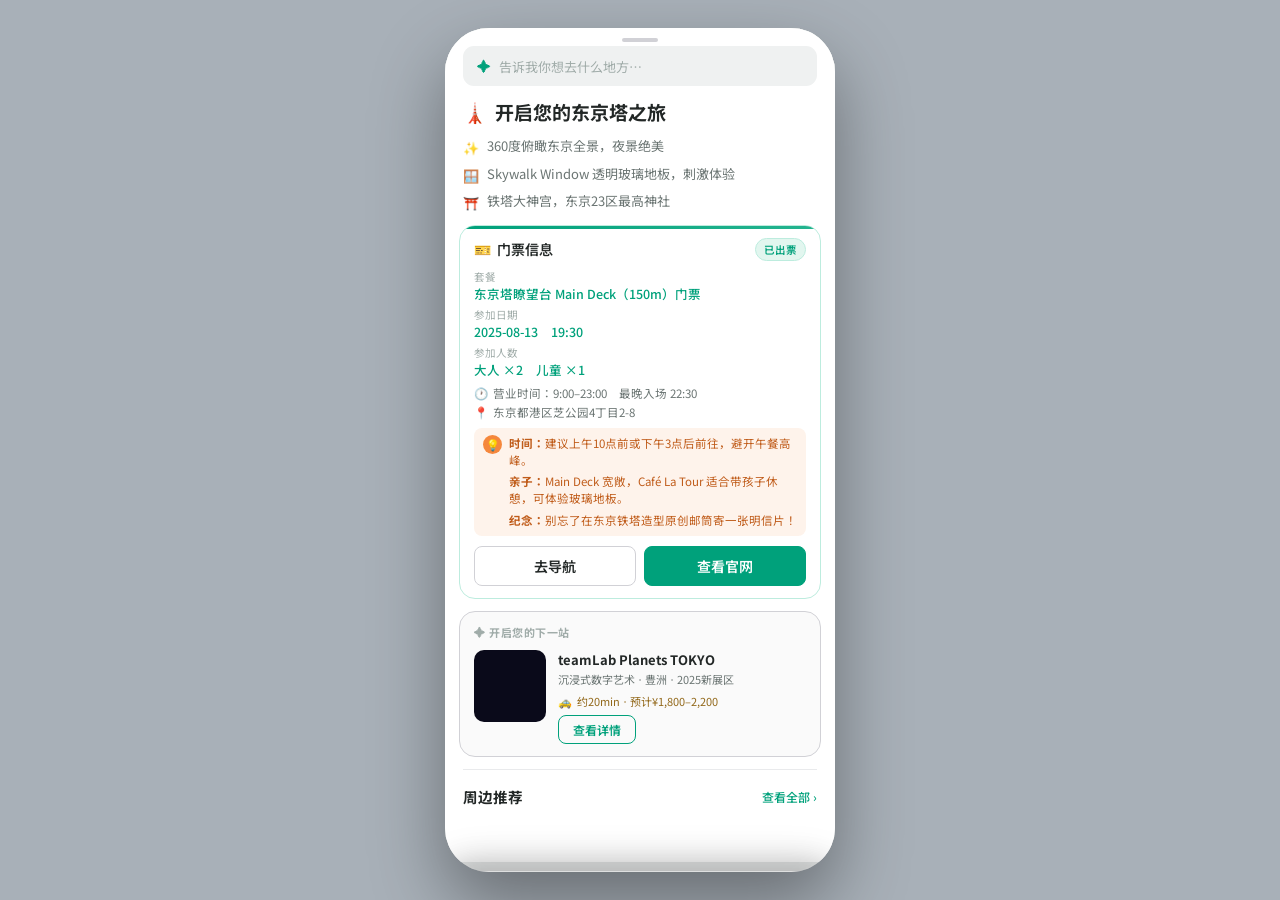
==== commit f1d4155b: "mapbox integration" ====
--- a/index.html
+++ b/index.html
@@ -6,6 +6,8 @@
 <title>Triplabo旅伴</title>
 <link href="https://fonts.googleapis.com/css2?family=Noto+Sans+SC:wght@400;500;600;700&family=Noto+Sans+JP:wght@400;500;600;700&display=swap" rel="stylesheet">
 <link rel="stylesheet" href="styles.css">
+<link href="https://api.mapbox.com/mapbox-gl-js/v3.4.0/mapbox-gl.css" rel="stylesheet">
+<script src="https://api.mapbox.com/mapbox-gl-js/v3.4.0/mapbox-gl.js"></script>
 </head>
 <body>
 <div id="phone">
@@ -13,7 +15,7 @@
 
   <!-- MAP ─────────────────────────────────────────────── -->
   <div id="mapWrap">
-    <canvas id="mc" width="390" height="844"></canvas>
+    <div id="map" style="position:absolute;top:0;left:0;width:100%;height:100%;"></div>
     <div id="pr"></div>
 
     <!-- Center card -->
--- a/styles.css
+++ b/styles.css
@@ -29,7 +29,7 @@
 #mc{position:absolute;top:0;left:0;width:100%;height:100%;display:block}
 
 /* Center card — centered in default 390px view */
-#cc{position:absolute;left:50%;top:50%;transform:translate(-50%,-50%);width:136px;height:158px;border-radius:16px;overflow:hidden;box-shadow:0 10px 32px rgba(0,0,0,.32);z-index:25;cursor:pointer;transition:top .46s cubic-bezier(.32,.72,0,1),width .35s,height .35s,border-radius .35s}
+#cc{position:absolute;left:50%;top:50%;transform:translate(-50%,-50%);width:136px;height:158px;border-radius:16px;overflow:hidden;box-shadow:0 10px 32px rgba(0,0,0,.32);z-index:25;cursor:pointer;transition:width .35s,height .35s,border-radius .35s}
 #cc img{width:100%;height:100%;object-fit:cover;display:block}
 .cc-lbl{position:absolute;bottom:0;left:0;right:0;padding:12px 6px 6px;background:linear-gradient(to top,rgba(0,0,0,.62),transparent);font-size:10px;font-weight:600;color:#fff;text-align:center}
 .cc-dot{position:absolute;bottom:4px;left:50%;transform:translateX(-50%);width:8px;height:8px;border-radius:50%;background:#2196F3;border:2px solid #fff;box-shadow:0 0 0 3px rgba(33,150,243,.3)}
@@ -74,10 +74,8 @@
 .g .poi-dist{background:#00A17B}.p .poi-dist{background:#9B7EF0}.o .poi-dist{background:#F5873C}.b .poi-dist{background:#3B82F6}
 .poi::after{content:'';width:2px;height:5px;background:rgba(0,0,0,.12);border-radius:1px;margin-top:1px}
 
-/* Positions — near POIs sit inside the 390px default view */
-#n1{left:18px;top:195px}
-#n2{right:38px;top:108px}
-#n3{right:32px;top:248px}
+/* Positions — set dynamically via map.project() in app.js */
+.poi{transform:translate(-50%,-100%)}
 /* Extended POI positions (shown far zoom only) */
 .epoi{display:none!important}
 .epoi.show{display:flex!important}
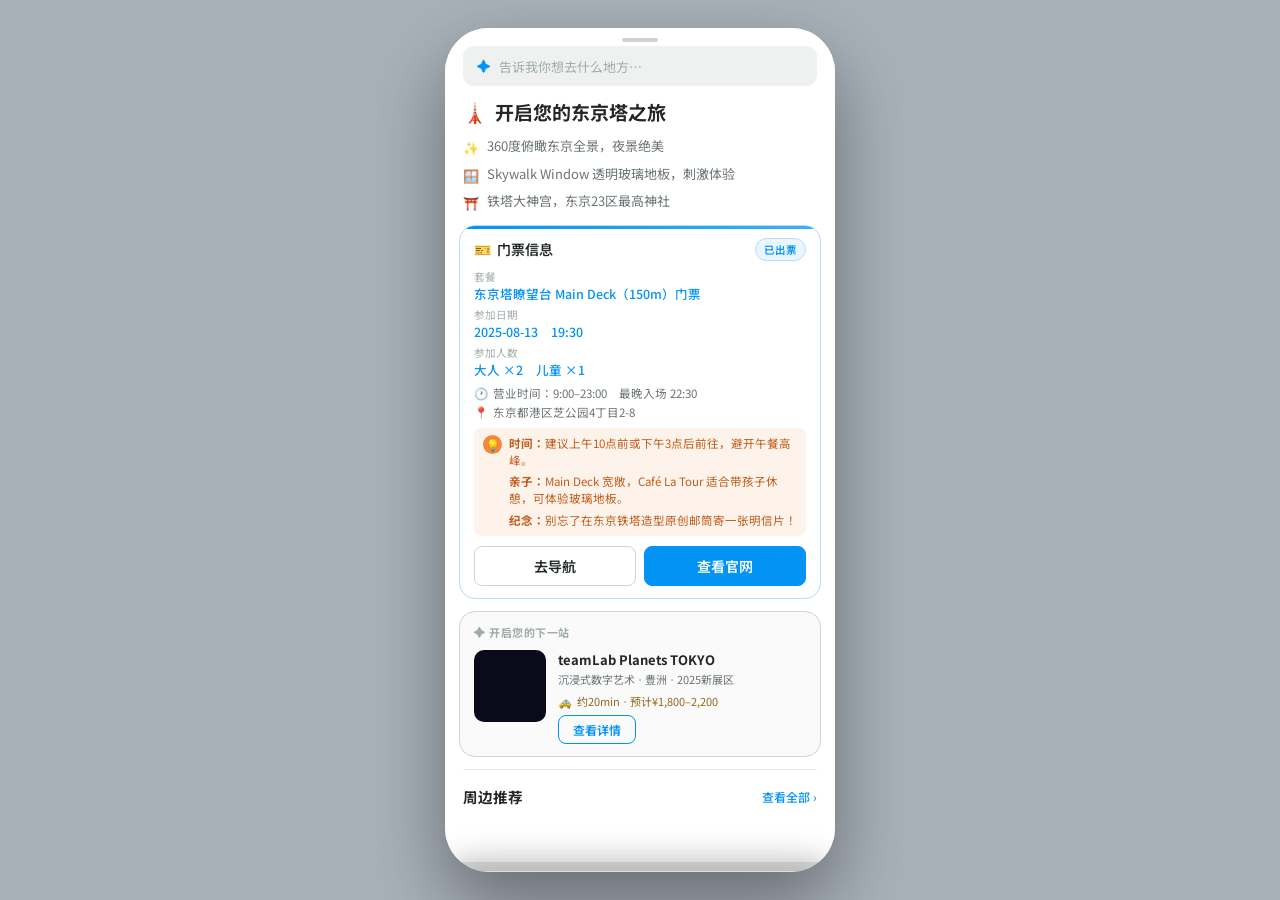
==== commit f9f53647: "update Mapbox style, POI images, map interaction" ====
--- a/index.html
+++ b/index.html
@@ -185,6 +185,13 @@
     <div class="poi b epoi" id="e6" data-i="8"><div class="poi-card"><div class="poi-ic" style="font-size:20px">🏪</div><div class="poi-name">六本木Hills</div><div class="poi-sub">综合商业</div><div class="poi-dist">1.2km</div></div></div>
     <div class="poi g epoi" id="e7" data-i="9"><div class="poi-card"><div class="poi-ic" style="font-size:20px">⛩️</div><div class="poi-name">神明神社</div><div class="poi-sub">千年古社</div><div class="poi-dist">1.8km</div></div></div>
 
+    <!-- Level 2 extra POIs (5km range, shown only at zoom level 2) -->
+    <div class="poi b epoi lv2poi" id="v1" data-i="12"><div class="poi-card"><div class="poi-ic" style="font-size:18px">🏢</div><div class="poi-name">虎ノ門Hills</div><div class="poi-sub">购物</div><div class="poi-dist">1.6km</div></div></div>
+    <div class="poi g epoi lv2poi" id="v2" data-i="13"><div class="poi-card"><div class="poi-ic" style="font-size:18px">🌿</div><div class="poi-name">旧芝离宫</div><div class="poi-sub">自然</div><div class="poi-dist">2.0km</div></div></div>
+    <div class="poi g epoi lv2poi" id="v3" data-i="18"><div class="poi-card"><div class="poi-ic" style="font-size:18px">🌊</div><div class="poi-name">浜離宮</div><div class="poi-sub">自然</div><div class="poi-dist">2.8km</div></div></div>
+    <div class="poi p epoi lv2poi" id="v4" data-i="19"><div class="poi-card"><div class="poi-ic" style="font-size:18px">🎨</div><div class="poi-name">国立新美术館</div><div class="poi-sub">活动</div><div class="poi-dist">1.4km</div></div></div>
+    <div class="poi b epoi lv2poi" id="v5" data-i="26"><div class="poi-card"><div class="poi-ic" style="font-size:18px">🛍️</div><div class="poi-name">东京中城</div><div class="poi-sub">购物</div><div class="poi-dist">1.2km</div></div></div>
+
     <!-- Map fullscreen overlays -->
     <div id="mapOverlays">
       <div id="msearchBar" class="muo" onclick="openSearch()">
@@ -196,7 +203,28 @@
         <button class="zb" id="zoutBtn">−</button>
       </div>
       <div id="mstrip" class="muo"><div class="hscroll" id="mcards"></div></div>
-      <button id="vaBtn" class="muo">探索全部 ›</button>
+      <!-- Level 1: count bar -->
+      <div id="mCountBar" class="muo" style="display:none">
+        <span id="mCountTxt">附近 10 个地点</span>
+        <button id="mCountListBtn" onclick="openListSheet()">查看列表 ›</button>
+      </div>
+      <button id="vaBtn" class="muo">探索全部周边</button>
+
+      <!-- Mini popup for POI tap at lv1/2 -->
+      <div id="miniPop" style="display:none;position:absolute;z-index:40;background:#fff;border-radius:14px;box-shadow:0 4px 20px rgba(0,0,0,.18);padding:12px 14px;min-width:168px;pointer-events:auto;transform:translate(-50%,-110%)">
+        <div style="display:flex;align-items:center;gap:9px;margin-bottom:8px">
+          <div id="miniPopIc" style="width:36px;height:36px;border-radius:50%;background:#0393F4;display:flex;align-items:center;justify-content:center;flex-shrink:0"></div>
+          <div>
+            <div id="miniPopName" style="font-size:13px;font-weight:700;color:#1a1a1a;line-height:1.2"></div>
+            <div id="miniPopMeta" style="font-size:10.5px;color:#888;margin-top:2px"></div>
+          </div>
+        </div>
+        <div id="miniPopTransit" style="display:none;align-items:center;gap:5px;background:#EEF7FF;border-radius:8px;padding:6px 9px;margin-bottom:8px">
+          <svg width="13" height="13" viewBox="0 0 24 24" fill="none" stroke="#0393F4" stroke-width="2.5" stroke-linecap="round"><rect x="3" y="3" width="18" height="14" rx="2"/><path d="M7 17l-2 4M17 17l2 4M3 10h18M8 3v4M16 3v4"/></svg>
+          <span style="font-size:11px;font-weight:600;color:#0393F4"></span>
+        </div>
+        <button id="miniPopBtn" style="width:100%;background:#0393F4;color:#fff;border:none;border-radius:8px;padding:7px;font-size:12px;font-weight:600;cursor:pointer;font-family:inherit">查看详情</button>
+      </div>
     </div>
   </div>
 
@@ -207,7 +235,7 @@
       <!-- Sheet search bar (default/list state) -->
       <div style="padding:0 18px 10px">
         <div style="display:flex;align-items:center;gap:8px;background:#EFF1F1;border-radius:11px;padding:10px 14px;cursor:text" onclick="openSearch()">
-          <span style="color:#00A17B;font-size:14px">✦</span>
+          <span style="color:#0393F4;font-size:14px">✦</span>
           <span style="color:#A0ACA9;font-size:13px;flex:1">告诉我你想去什么地方…</span>
         </div>
       </div>
@@ -255,7 +283,7 @@
               <span style="font-size:11px">🚕</span>
               <span style="font-size:11px;color:#92681A">约20min · 预计¥1,800–2,200</span>
             </div>
-            <button onclick="window.open('https://www.triplabo.jp/activity/zh/LINKTIVITY-XRUX6','_blank')" style="font-size:12px;font-weight:600;color:#00A17B;background:transparent;border:1.5px solid #00A17B;border-radius:8px;padding:5px 14px;cursor:pointer;font-family:inherit">查看详情</button>
+            <button onclick="window.open('https://www.triplabo.jp/activity/zh/LINKTIVITY-XRUX6','_blank')" style="font-size:12px;font-weight:600;color:#0393F4;background:transparent;border:1.5px solid #0393F4;border-radius:8px;padding:5px 14px;cursor:pointer;font-family:inherit">查看详情</button>
           </div>
         </div>
       </div>
@@ -466,7 +494,7 @@
 </svg>
         </div>
         <div style="font-size:18px;font-weight:700;color:#222726;margin-bottom:4px;text-align:center">你解锁了东京！🎉</div>
-        <div style="font-size:13px;color:#6B7573;line-height:1.5;text-align:center">我是塔塔，你的旅行小伙伴～<br>你已经收集到 <b style="color:#00A17B">3</b> 个地点贴纸了！</div>
+        <div style="font-size:13px;color:#6B7573;line-height:1.5;text-align:center">我是塔塔，你的旅行小伙伴～<br>你已经收集到 <b style="color:#0393F4">3</b> 个地点贴纸了！</div>
       </div>
 
       <!-- Stamp unlock — GET! style -->
@@ -604,10 +632,10 @@
       <div style="background:#fff;border-radius:16px;margin:0 18px 16px;padding:14px 16px">
         <div style="display:flex;justify-content:space-between;align-items:center;margin-bottom:8px">
           <div style="font-size:12.5px;font-weight:600;color:#222726">点亮东京地区</div>
-          <div style="font-size:12px;font-weight:700;color:#00A17B">30%</div>
+          <div style="font-size:12px;font-weight:700;color:#0393F4">30%</div>
         </div>
         <div style="background:#D1D1D6;border-radius:99px;height:8px;overflow:hidden;margin-bottom:10px">
-          <div id="tataProgress" style="height:100%;width:0%;background:linear-gradient(90deg,#00A17B,#24B48F);border-radius:99px;transition:width 1s cubic-bezier(.34,1.56,.64,1)"></div>
+          <div id="tataProgress" style="height:100%;width:0%;background:linear-gradient(90deg,#0393F4,#38B2F5);border-radius:99px;transition:width 1s cubic-bezier(.34,1.56,.64,1)"></div>
         </div>
         <div style="display:flex;gap:6px;flex-wrap:wrap;margin-bottom:8px">
           <div class="tata-slot tata-slot-done"><svg style="width:22px;height:22px" width="33" height="32" viewBox="0 0 33 32" fill="none" xmlns="http://www.w3.org/2000/svg">
@@ -715,10 +743,10 @@
         <div style="background:#fff;border-radius:16px;padding:14px;box-shadow:0 2px 8px rgba(0,0,0,.06);border:1px solid #D1D1D6">
           <div style="display:flex;justify-content:space-between;align-items:center;margin-bottom:10px">
             <div style="font-size:13px;font-weight:600;color:#222726">港区 · 东京塔周边</div>
-            <div style="font-size:13px;font-weight:700;color:#00A17B">30%</div>
+            <div style="font-size:13px;font-weight:700;color:#0393F4">30%</div>
           </div>
           <div style="background:#EFF1F1;border-radius:99px;height:10px;overflow:hidden;margin-bottom:10px">
-            <div style="height:100%;width:30%;background:linear-gradient(90deg,#00A17B,#24B48F);border-radius:99px"></div>
+            <div style="height:100%;width:30%;background:linear-gradient(90deg,#0393F4,#38B2F5);border-radius:99px"></div>
           </div>
           <!-- Sticker slots -->
           <div style="display:flex;gap:7px;flex-wrap:wrap">
@@ -745,7 +773,7 @@
             <img src="[data-uri]" style="width:100%;height:auto;display:block">
             <div style="padding:8px 10px 10px">
               <div style="font-size:11px;font-weight:700;color:#222726">Asakusa Rambler</div>
-              <div style="font-size:10px;color:#00A17B;margin-top:1px">✓ 已解锁</div>
+              <div style="font-size:10px;color:#0393F4;margin-top:1px">✓ 已解锁</div>
             </div>
           </div>
           <!-- Stamp 2: locked -->
@@ -798,6 +826,7 @@
   <div id="grabStrip" style="position:absolute;left:0;right:0;bottom:0;height:44px;z-index:250;display:none;cursor:ns-resize"></div>
   <div id="hint"></div>
 </div>
+<script src="https://cdnjs.cloudflare.com/ajax/libs/feather-icons/4.29.0/feather.min.js"></script>
 <script src="js/data.js"></script>
 <script src="js/app.js"></script>
 </body>
--- a/styles.css
+++ b/styles.css
@@ -57,7 +57,7 @@
 #cc.far img,#cc.far .cc-lbl,#cc.far .cc-dot{display:none}
 
 /* Pulse ring — matches cc position */
-#pr{position:absolute;left:50%;top:50%;width:156px;height:178px;margin-left:-78px;margin-top:-89px;border-radius:16px;border:2px solid rgba(45,189,143,.5);pointer-events:none;z-index:24;animation:pulse 2.8s ease-out infinite;transition:top .46s cubic-bezier(.32,.72,0,1),opacity .3s}
+#pr{position:absolute;left:50%;top:50%;width:156px;height:178px;margin-left:-78px;margin-top:-89px;border-radius:16px;border:2px solid rgba(3,147,244,.5);pointer-events:none;z-index:24;animation:pulse 2.8s ease-out infinite;transition:top .46s cubic-bezier(.32,.72,0,1),opacity .3s}
 #pr.mapfull{top:422px}
 @keyframes pulse{0%{transform:scale(.95);opacity:.8}70%{transform:scale(1.14);opacity:0}100%{opacity:0}}
 
@@ -71,7 +71,7 @@
 .poi-name{font-size:10px;font-weight:700;color:#222726;text-align:center;line-height:1.2;white-space:nowrap}
 .poi-sub{font-size:8.5px;color:#6B7573;text-align:center;line-height:1.3;margin-top:1px;white-space:nowrap}
 .poi-dist{margin-top:3px;font-size:9px;font-weight:700;color:#fff;padding:1px 6px;border-radius:7px;white-space:nowrap}
-.g .poi-dist{background:#00A17B}.p .poi-dist{background:#9B7EF0}.o .poi-dist{background:#F5873C}.b .poi-dist{background:#3B82F6}
+.g .poi-dist{background:#0393F4}.p .poi-dist{background:#9B7EF0}.o .poi-dist{background:#F5873C}.b .poi-dist{background:#3B82F6}
 .poi::after{content:'';width:2px;height:5px;background:rgba(0,0,0,.12);border-radius:1px;margin-top:1px}
 
 /* Positions — set dynamically via map.project() in app.js */
@@ -91,10 +91,10 @@
 
 #msearchBar{top:62px;left:14px;right:14px;background:#fff;border-radius:16px;padding:10px 14px;display:flex;align-items:center;gap:9px;box-shadow:0 3px 16px rgba(0,0,0,.1);transform:translateY(-5px);transition:opacity .28s,transform .28s;cursor:text}
 #msearchBar.show{transform:none}
-.ms-ic{color:#00A17B;font-size:14px}.ms-tx{color:#A0ACA9;font-size:13px;flex:1}
+.ms-ic{color:#0393F4;font-size:14px}.ms-tx{color:#A0ACA9;font-size:13px;flex:1}
 
 #wbadge{top:110px;left:14px;background:#fff;border-radius:18px;padding:5px 11px;display:flex;align-items:center;gap:5px;font-size:11.5px;font-weight:500;color:#222726;box-shadow:0 2px 8px rgba(0,0,0,.1)}
-.wd{width:7px;height:7px;border-radius:50%;background:#00A17B}
+.wd{width:7px;height:7px;border-radius:50%;background:#0393F4}
 
 #zctrl{top:192px;right:14px;display:flex;flex-direction:column;border-radius:9px;overflow:hidden;box-shadow:0 2px 10px rgba(0,0,0,.12)}
 .zb{width:36px;height:36px;background:#fff;border:none;display:flex;align-items:center;justify-content:center;font-size:20px;font-weight:300;color:#222726;cursor:pointer}
@@ -103,13 +103,13 @@
 #mstrip{bottom:0;left:0;right:0;padding:10px 0 14px;background:linear-gradient(to top,rgba(255,255,255,.97) 50%,transparent);transform:translateY(100%);transition:transform .38s cubic-bezier(.32,.72,0,1)}
 #mstrip.show{transform:none}
 
-#vaBtn{bottom:18px;left:50%;background:#00A17B;color:#fff;border:none;border-radius:22px;padding:10px 28px;font-size:13.5px;font-weight:600;font-family:inherit;box-shadow:0 4px 16px rgba(45,189,143,.38);cursor:pointer;white-space:nowrap;transform:translateX(-50%)}
+#vaBtn{bottom:18px;left:50%;background:#0393F4;color:#fff;border:none;border-radius:22px;padding:10px 28px;font-size:13.5px;font-weight:600;font-family:inherit;box-shadow:0 4px 16px rgba(3,147,244,.38);cursor:pointer;white-space:nowrap;transform:translateX(-50%)}
 
 /* ── HEADER ─────────────────────────────────────────────── */
 #hdr{position:absolute;top:0;left:0;right:0;height:52px;padding:0 20px;display:flex;align-items:center;z-index:100;transition:background .3s,backdrop-filter .3s}
 #hdr.glass{background:rgba(238,241,239,.88);backdrop-filter:blur(14px)}
 .logo{font-size:18px;font-weight:700;color:#222726;letter-spacing:-.3px}
-.logo b{color:#00A17B}
+.logo b{color:#0393F4}
 
 /* ── MAIN SHEET ──────────────────────────────────────────── */
 #sheet{position:absolute;left:0;right:0;background:#fff;border-radius:26px 26px 0 0;box-shadow:0 -3px 20px rgba(0,0,0,.08);z-index:200;display:flex;flex-direction:column}
@@ -124,24 +124,24 @@
 .hi-row{display:flex;gap:8px;font-size:13px;color:#6B7573;line-height:1.5;align-items:flex-start}
 .hi-ic{font-size:13px;flex-shrink:0;margin-top:2px}
 
-.tkt{margin:0 14px 12px;border:1px solid #BDECDE;border-radius:16px;background:#FFFFFF;padding:12px 14px;position:relative;overflow:hidden}
-.tkt::before{content:'';position:absolute;top:0;left:0;right:0;height:3px;background:linear-gradient(90deg,#00A17B,#24B48F)}
+.tkt{margin:0 14px 12px;border:1px solid #BAD9FB;border-radius:16px;background:#FFFFFF;padding:12px 14px;position:relative;overflow:hidden}
+.tkt::before{content:'';position:absolute;top:0;left:0;right:0;height:3px;background:linear-gradient(90deg,#0393F4,#38B2F5)}
 .tkt-hd{display:flex;justify-content:space-between;align-items:center;margin-bottom:8px}
 .tkt-ttl{display:flex;align-items:center;gap:6px;font-size:14px;font-weight:600;color:#222726}
-.tkt-bdg{font-size:10.5px;color:#00A17B;background:#E2F6EF;padding:3px 8px;border-radius:18px;font-weight:600;border:1px solid #BDECDE}
+.tkt-bdg{font-size:10.5px;color:#0393F4;background:#EBF5FF;padding:3px 8px;border-radius:18px;font-weight:600;border:1px solid #BAD9FB}
 .tkt-rows{display:flex;flex-direction:column;gap:4px}
-.tkt-lbl{font-size:10.5px;color:#A0ACA9}.tkt-val{font-size:12.5px;color:#00A17B;font-weight:500}.tkt-val.lg{font-size:12.5px;font-weight:500}
+.tkt-lbl{font-size:10.5px;color:#A0ACA9}.tkt-val{font-size:12.5px;color:#0393F4;font-weight:500}.tkt-val.lg{font-size:12.5px;font-weight:500}
 .tkt-meta{margin-top:6px;display:flex;flex-direction:column;gap:3px}
 .tkt-mr{display:flex;align-items:center;gap:5px;font-size:11.5px;color:#6B7573}
 .tkt-tip{margin-top:8px;background:#FEF3EB;border-radius:8px;padding:7px 9px;display:flex;gap:7px;font-size:11.5px;color:#C05C1A;line-height:1.5}
 .tip-ic{width:19px;height:19px;border-radius:50%;background:#F5873C;display:flex;align-items:center;justify-content:center;font-size:11px;flex-shrink:0}
 .tkt-acts{display:flex;gap:8px;margin-top:10px}
 .btn{flex:1;height:40px;border-radius:8px;border:1px solid #D1D1D6;background:#fff;font-size:14px;font-weight:600;color:#222726;cursor:pointer;display:flex;align-items:center;justify-content:center;gap:5px;transition:opacity .15s;font-family:inherit}
-.btn:active{opacity:.75}.btn-g{background:#00A17B;border-color:#00A17B;color:#fff;font-weight:600}
+.btn:active{opacity:.75}.btn-g{background:#0393F4;border-color:#0393F4;color:#fff;font-weight:600}
 
 .sec-hd{padding:2px 18px 9px;display:flex;justify-content:space-between;align-items:center}
 .sec-ttl{font-size:14.5px;font-weight:700;color:#222726}
-.sec-more{font-size:12px;color:#00A17B;font-weight:500;cursor:pointer;padding:4px 0}
+.sec-more{font-size:12px;color:#0393F4;font-weight:500;cursor:pointer;padding:4px 0}
 .hscroll{display:flex;gap:10px;padding:0 18px 16px;overflow-x:auto;-webkit-overflow-scrolling:touch;scrollbar-width:none}
 .hscroll::-webkit-scrollbar{display:none}
 .sep{height:1px;background:#E9EAEC;margin:0 18px 12px}.safe{height:28px}
@@ -153,16 +153,16 @@
 .rc-iw img{width:100%;height:100%;object-fit:cover;display:block;transition:opacity .3s}
 .rc-ov{position:absolute;inset:0;background:linear-gradient(to bottom,transparent 40%,rgba(0,0,0,.28))}
 .rc-tag{position:absolute;top:6px;left:6px;font-size:9.5px;font-weight:600;padding:2px 6px;border-radius:5px;color:#fff}
-.ta{background:rgba(45,189,143,.9)}.tf{background:rgba(245,135,60,.9)}.tac{background:rgba(155,126,240,.9)}.ts{background:rgba(59,130,246,.9)}
+.ta{background:rgba(3,147,244,.9)}.tf{background:rgba(245,135,60,.9)}.tac{background:rgba(155,126,240,.9)}.ts{background:rgba(59,130,246,.9)}
 .rc-dist{position:absolute;top:6px;right:6px;font-size:9.5px;font-weight:600;color:#fff;background:rgba(0,0,0,.36);backdrop-filter:blur(4px);padding:2px 6px;border-radius:5px}
 .rc-star{position:absolute;bottom:6px;left:6px;font-size:10px;font-weight:600;color:#fff}
 .rc-body{padding:8px 8px 7px}
 .rc-name{font-size:11.5px;font-weight:600;color:#222726;margin-bottom:3px;overflow:hidden;white-space:nowrap;text-overflow:ellipsis}
 .rc-desc{font-size:10px;color:#6B7573;line-height:1.4;margin-bottom:3px;display:flex;gap:3px}
-.rc-di{font-size:9px;color:#00A17B;flex-shrink:0;margin-top:1px}
+.rc-di{font-size:9px;color:#0393F4;flex-shrink:0;margin-top:1px}
 .rc-pills{display:flex;gap:3px;flex-wrap:wrap;margin-bottom:3px}
 .rc-pill{font-size:9px;color:#A0ACA9;background:#EFF1F1;padding:1px 5px;border-radius:18px}
-.rc-price{font-size:10.5px;font-weight:600;color:#F5873C;text-align:right}.rc-price.fr{color:#00A17B}
+.rc-price{font-size:10.5px;font-weight:600;color:#F5873C;text-align:right}.rc-price.fr{color:#0393F4}
 
 /* ══════════════════════════════════════════════════════════
    SEARCH OVERLAY
@@ -189,7 +189,7 @@
 .so-row{display:flex;align-items:center;gap:10px}
 .so-back{width:32px;height:32px;border-radius:50%;background:none;border:none;cursor:pointer;display:flex;align-items:center;justify-content:center;font-size:18px;color:#222726}
 .so-input-wrap{flex:1;display:flex;align-items:center;gap:8px;background:#EFF1F1;border-radius:8px;padding:9px 12px}
-.so-ic{color:#00A17B;font-size:14px;flex-shrink:0}
+.so-ic{color:#0393F4;font-size:14px;flex-shrink:0}
 #soInput{flex:1;border:none;background:none;font-size:14px;color:#222726;outline:none;font-family:inherit}
 #soInput::placeholder{color:#A0ACA9}
 .so-clear{font-size:13px;color:#A0ACA9;cursor:pointer;display:none}
@@ -210,7 +210,7 @@
   border:1px solid #D1D1D6;
   cursor:pointer;transition:all .15s;white-space:nowrap;
 }
-.so-tag:active,.so-tag:hover{background:#E2F6EF;border-color:#00A17B;color:#00A17B}
+.so-tag:active,.so-tag:hover{background:#EBF5FF;border-color:#0393F4;color:#0393F4}
 .so-tag-ic{font-size:16px}
 
 /* Tag result panel (shown after tag click) */
@@ -231,22 +231,22 @@
 .chat-msg{margin-bottom:12px;display:flex;gap:8px;align-items:flex-start}
 .chat-msg.user{flex-direction:row-reverse}
 .chat-avatar{width:28px;height:28px;border-radius:50%;flex-shrink:0;display:flex;align-items:center;justify-content:center;font-size:14px}
-.chat-avatar.bot{background:linear-gradient(135deg,#00A17B,#008669);color:#fff;font-size:11px;font-weight:700}
+.chat-avatar.bot{background:linear-gradient(135deg,#0393F4,#0270C0);color:#fff;font-size:11px;font-weight:700}
 .chat-avatar.user{background:#222726;color:#fff;font-size:11px}
 .chat-bubble{max-width:72%;padding:9px 12px;border-radius:16px;font-size:13px;line-height:1.5;color:#222726;background:#fff;box-shadow:0 1px 6px rgba(0,0,0,.07)}
-.chat-msg.user .chat-bubble{background:#00A17B;color:#fff}
+.chat-msg.user .chat-bubble{background:#0393F4;color:#fff}
 .chat-typing{display:flex;gap:4px;align-items:center;padding:4px 0}
 .chat-dot{width:6px;height:6px;border-radius:50%;background:#A0ACA9;animation:typingDot 1.2s infinite}
 .chat-dot:nth-child(2){animation-delay:.2s}.chat-dot:nth-child(3){animation-delay:.4s}
 @keyframes typingDot{0%,60%,100%{transform:none;opacity:.5}30%{transform:translateY(-5px);opacity:1}}
 .chat-chips{display:flex;flex-wrap:wrap;gap:6px;padding:6px 0 0 36px}
 .chat-chip{font-size:12px;padding:6px 12px;border-radius:18px;background:#fff;border:1px solid #D1D1D6;color:#222726;cursor:pointer;transition:all .15s}
-.chat-chip:active{background:#E2F6EF;border-color:#00A17B;color:#00A17B}
+.chat-chip:active{background:#EBF5FF;border-color:#0393F4;color:#0393F4}
 .chat-input-row{flex-shrink:0;display:flex;align-items:center;gap:8px;padding:10px 14px 14px;background:#fff;border-top:1px solid #D1D1D6}
 .chat-input{flex:1;border:1.5px solid #D1D1D6;border-radius:22px;padding:9px 14px;font-size:13.5px;font-family:inherit;outline:none;color:#222726;background:#F9F9F9}
-.chat-input:focus{border-color:#00A17B;background:#fff}
-.chat-send{width:36px;height:36px;border-radius:50%;background:#00A17B;border:none;display:flex;align-items:center;justify-content:center;cursor:pointer;flex-shrink:0}
-.chat-send:active{background:#008669}
+.chat-input:focus{border-color:#0393F4;background:#fff}
+.chat-send{width:36px;height:36px;border-radius:50%;background:#0393F4;border:none;display:flex;align-items:center;justify-content:center;cursor:pointer;flex-shrink:0}
+.chat-send:active{background:#0270C0}
 .chat-send svg{width:16px;height:16px;fill:#fff}
 
 /* ══════════════════════════════════════════════════════════
@@ -260,16 +260,16 @@
 .ls-title-row{display:flex;align-items:center;justify-content:space-between;margin-bottom:12px}
 .ls-title{font-size:17px;font-weight:700;color:#222726}
 .ls-right{display:flex;align-items:center;gap:10px}
-.ls-map-btn{display:flex;align-items:center;gap:4px;font-size:12px;font-weight:600;color:#00A17B;cursor:pointer;background:none;border:1.5px solid #BDECDE;border-radius:18px;padding:5px 11px;font-family:inherit}
+.ls-map-btn{display:flex;align-items:center;gap:4px;font-size:12px;font-weight:600;color:#0393F4;cursor:pointer;background:none;border:1.5px solid #BAD9FB;border-radius:18px;padding:5px 11px;font-family:inherit}
 .ls-close{width:30px;height:30px;border-radius:50%;background:#EFF1F1;border:none;cursor:pointer;display:flex;align-items:center;justify-content:center;font-size:13px;color:#6B7573}
 .ls-search-row{display:flex;align-items:center;gap:8px;background:#EFF1F1;border-radius:8px;padding:9px 13px;margin-bottom:12px;cursor:text}
-.ls-si{color:#00A17B;font-size:14px;flex-shrink:0}
+.ls-si{color:#0393F4;font-size:14px;flex-shrink:0}
 #lsInput{flex:1;border:none;background:none;font-size:13px;color:#222726;outline:none;font-family:inherit}
 #lsInput::placeholder{color:#A0ACA9}
 .ls-cats{display:flex;gap:8px;overflow-x:auto;padding-bottom:12px;scrollbar-width:none}
 .ls-cats::-webkit-scrollbar{display:none}
 .ls-cat{flex-shrink:0;display:flex;align-items:center;gap:5px;padding:7px 14px;border-radius:22px;font-size:12.5px;font-weight:600;cursor:pointer;border:1px solid #D1D1D6;background:#fff;color:#6B7573;transition:all .15s}
-.ls-cat.active{background:#00A17B;border-color:#00A17B;color:#fff;font-weight:600}
+.ls-cat.active{background:#0393F4;border-color:#0393F4;color:#fff;font-weight:600}
 .ls-count-row{padding-bottom:8px}
 .ls-count{font-size:12px;color:#A0ACA9}
 #lsScroll{flex:1;overflow-y:auto;overflow-x:hidden;padding:0 14px 20px;scrollbar-width:none}
@@ -291,8 +291,8 @@
 .lc-pills{display:flex;gap:5px;flex-wrap:wrap;margin-bottom:10px}
 .lc-pill{font-size:10px;color:#6B7573;background:#EFF1F1;padding:3px 8px;border-radius:16px}
 .lc-foot{display:flex;align-items:center;justify-content:space-between}
-.lc-price{font-size:14px;font-weight:700;color:#F5873C}.lc-price.fr{color:#00A17B}
-.lc-cta{background:#00A17B;color:#fff;border:none;border-radius:9px;padding:8px 16px;font-size:12.5px;font-weight:600;cursor:pointer;font-family:inherit}
+.lc-price{font-size:14px;font-weight:700;color:#F5873C}.lc-price.fr{color:#0393F4}
+.lc-cta{background:#0393F4;color:#fff;border:none;border-radius:9px;padding:8px 16px;font-size:12.5px;font-weight:600;cursor:pointer;font-family:inherit}
 
 /* ── DETAIL SHEET ────────────────────────────────────────── */
 #bd{position:absolute;inset:0;background:rgba(0,0,0,.32);z-index:750;opacity:0;pointer-events:none;transition:opacity .32s}
@@ -308,7 +308,7 @@
 .d-iw img{width:100%;height:100%;object-fit:cover;display:block}
 .d-body{padding:16px 18px 28px}
 .d-tags{display:flex;gap:6px;margin-bottom:10px;flex-wrap:wrap}
-.d-tag{font-size:11px;font-weight:600;padding:4px 10px;border-radius:20px;color:#00A17B;background:#E2F6EF;border:1px solid #BDECDE}
+.d-tag{font-size:11px;font-weight:600;padding:4px 10px;border-radius:20px;color:#0393F4;background:#EBF5FF;border:1px solid #BAD9FB}
 .d-tag.loc{color:#6B7573;background:#EFF1F1;border-color:#D1D1D6}
 .d-name{font-size:21px;font-weight:700;color:#222726;margin-bottom:6px}
 .d-desc{font-size:13.5px;color:#6B7573;line-height:1.65;margin-bottom:16px}
@@ -316,7 +316,7 @@
 .d-mc{flex:1;display:flex;flex-direction:column;gap:3px}
 .d-mc+.d-mc{border-left:1px solid #D1D1D6;padding-left:16px}
 .d-ml{font-size:11px;color:#A0ACA9}.d-mv{font-size:13.5px;font-weight:600;color:#222726}
-.d-hl{background:#F8FFFE;border:1.5px solid #BDECDE;border-radius:16px;padding:14px 16px;margin-bottom:16px}
+.d-hl{background:#F0F8FF;border:1.5px solid #BAD9FB;border-radius:16px;padding:14px 16px;margin-bottom:16px}
 .d-hl-ttl{font-size:13px;font-weight:700;color:#222726;display:flex;align-items:center;gap:6px;margin-bottom:10px}
 .d-hl-row{display:flex;gap:8px;font-size:13px;color:#222726;line-height:1.5;padding:5px 0}
 .d-hl-row+.d-hl-row{border-top:1px solid rgba(181,237,218,.45)}
@@ -409,11 +409,11 @@
 
 .tata-sticker{
   display:flex;flex-direction:column;align-items:center;gap:4px;
-  background:#F8FFFE;border:1.5px solid #BDECDE;border-radius:12px;
+  background:#F0F8FF;border:1.5px solid #BAD9FB;border-radius:12px;
   padding:10px 14px;min-width:64px;
 }
 .tata-sticker-ic{font-size:28px;line-height:1}
-.tata-sticker-lbl{font-size:10.5px;font-weight:600;color:#00A17B}
+.tata-sticker-lbl{font-size:10.5px;font-weight:600;color:#0393F4}
 
 .tata-slot{
   width:30px;height:30px;border-radius:8px;
@@ -422,7 +422,7 @@
   border:1.5px dashed #D1D1D6;font-weight:600;
 }
 .tata-slot-done{
-  background:#E2F6EF;border:1.5px solid #BDECDE;color:#222726;font-size:15px;
+  background:#EBF5FF;border:1.5px solid #BAD9FB;color:#222726;font-size:15px;
 }
 
 /* ══════════════════════════════════════════════════════
@@ -465,10 +465,45 @@
   background:#fff;border-radius:16px;padding:12px 14px;
   box-shadow:0 1px 6px rgba(0,0,0,.06);border:1px solid #D1D1D6;
 }
-.prof-badge-active{border-color:#BDECDE;background:#FFFFFF}
+.prof-badge-active{border-color:#BAD9FB;background:#FFFFFF}
 .prof-badge-ic{font-size:24px;margin-bottom:6px}
 .prof-badge-name{font-size:12px;font-weight:700;color:#222726;margin-bottom:2px}
 .prof-badge-desc{font-size:10.5px;color:#A0ACA9;line-height:1.4}
 
 /* Hint */
-#hint{position:absolute;bottom:70px;left:50%;transform:translateX(-50%);white-space:nowrap;background:rgba(20,20,40,.76);backdrop-filter:blur(8px);color:#fff;font-size:12px;padding:5px 14px;border-radius:18px;opacity:0;transition:opacity .3s;pointer-events:none;z-index:950}+#hint{position:absolute;bottom:70px;left:50%;transform:translateX(-50%);white-space:nowrap;background:rgba(20,20,40,.76);backdrop-filter:blur(8px);color:#fff;font-size:12px;padding:5px 14px;border-radius:18px;opacity:0;transition:opacity .3s;pointer-events:none;z-index:950}
+
+/* three-level-zoom-start */
+.poi.zoom-lv1{transform:translate(-50%,-50%)}
+.poi.zoom-lv1 .poi-card{width:40px;height:40px;border-radius:50%;padding:0;min-width:unset;max-width:unset;align-items:center;justify-content:center;overflow:visible;position:relative;box-shadow:0 2px 8px rgba(0,0,0,.2)}
+.poi.zoom-lv1.g .poi-card{background:#0393F4}
+.poi.zoom-lv1.p .poi-card{background:#9B7EF0}
+.poi.zoom-lv1.o .poi-card{background:#F5873C}
+.poi.zoom-lv1.b .poi-card{background:#3B82F6}
+.poi.zoom-lv1 .poi-ic{display:none !important}
+.poi.zoom-lv1 .poi-cat-icon{display:flex;align-items:center;justify-content:center}
+.poi.zoom-lv1 .poi-sub,.poi.zoom-lv1 .poi-dist{display:none !important}
+.poi.zoom-lv1 .poi-name{position:absolute;top:43px;left:50%;transform:translateX(-50%);font-size:9px;font-weight:700;color:#111;background:rgba(255,255,255,.92);padding:1px 5px;border-radius:4px;box-shadow:0 1px 4px rgba(0,0,0,.1);white-space:nowrap;pointer-events:none}
+.poi.zoom-lv1::after{display:none}
+.poi.zoom-lv2{transform:translate(-50%,-50%)}
+.poi.zoom-lv2 .poi-card{width:26px;height:26px;border-radius:50%;padding:0;min-width:unset;max-width:unset;align-items:center;justify-content:center;overflow:hidden;box-shadow:0 1px 5px rgba(0,0,0,.22);border:1.5px solid rgba(255,255,255,.7)}
+.poi.zoom-lv2.g .poi-card{background:#0393F4}
+.poi.zoom-lv2.p .poi-card{background:#9B7EF0}
+.poi.zoom-lv2.o .poi-card{background:#F5873C}
+.poi.zoom-lv2.b .poi-card{background:#3B82F6}
+.poi.zoom-lv2 .poi-ic{display:none !important}
+.poi.zoom-lv2 .poi-cat-icon{display:flex;align-items:center;justify-content:center}
+.poi.zoom-lv2 .poi-name,.poi.zoom-lv2 .poi-sub,.poi.zoom-lv2 .poi-dist{display:none !important}
+.poi.zoom-lv2::after{display:none}
+.cc2{width:110px;flex-shrink:0;cursor:pointer}
+.cc2-iw{width:110px;height:76px;border-radius:10px;overflow:hidden;position:relative;background:#ccc}
+.cc2-iw img{width:100%;height:100%;object-fit:cover;display:block;opacity:0;transition:opacity .3s}
+.cc2-body{padding:5px 2px 0}
+.cc2-name{font-size:11px;font-weight:700;color:#1a1a1a;white-space:nowrap;overflow:hidden;text-overflow:ellipsis}
+.cc2-price{font-size:10px;color:#F5873C;font-weight:600;margin-top:2px}
+.cc2-price.fr{color:#0393F4}
+#mCountBar{bottom:18px;left:14px;right:14px;background:#fff;border-radius:14px;padding:10px 14px;display:none;align-items:center;justify-content:space-between;box-shadow:0 3px 16px rgba(0,0,0,.1)}
+#mCountBar.show-bar{display:flex !important}
+#mCountTxt{font-size:13px;font-weight:600;color:#1a1a1a}
+#mCountListBtn{background:#0393F4;color:#fff;border:none;border-radius:9px;padding:6px 14px;font-size:12px;font-weight:600;cursor:pointer;font-family:inherit;white-space:nowrap}
+#hint{position:absolute;bottom:70px;left:50%;transform:translateX(-50%);white-space:nowrap;background:rgba(20,20,40,.76);backdrop-filter:blur(8px);color:#fff;font-size:12px;padding:5px 14px;border-radius:18px;opacity:0;transition:opacity .3s;pointer-events:none;z-index:950}
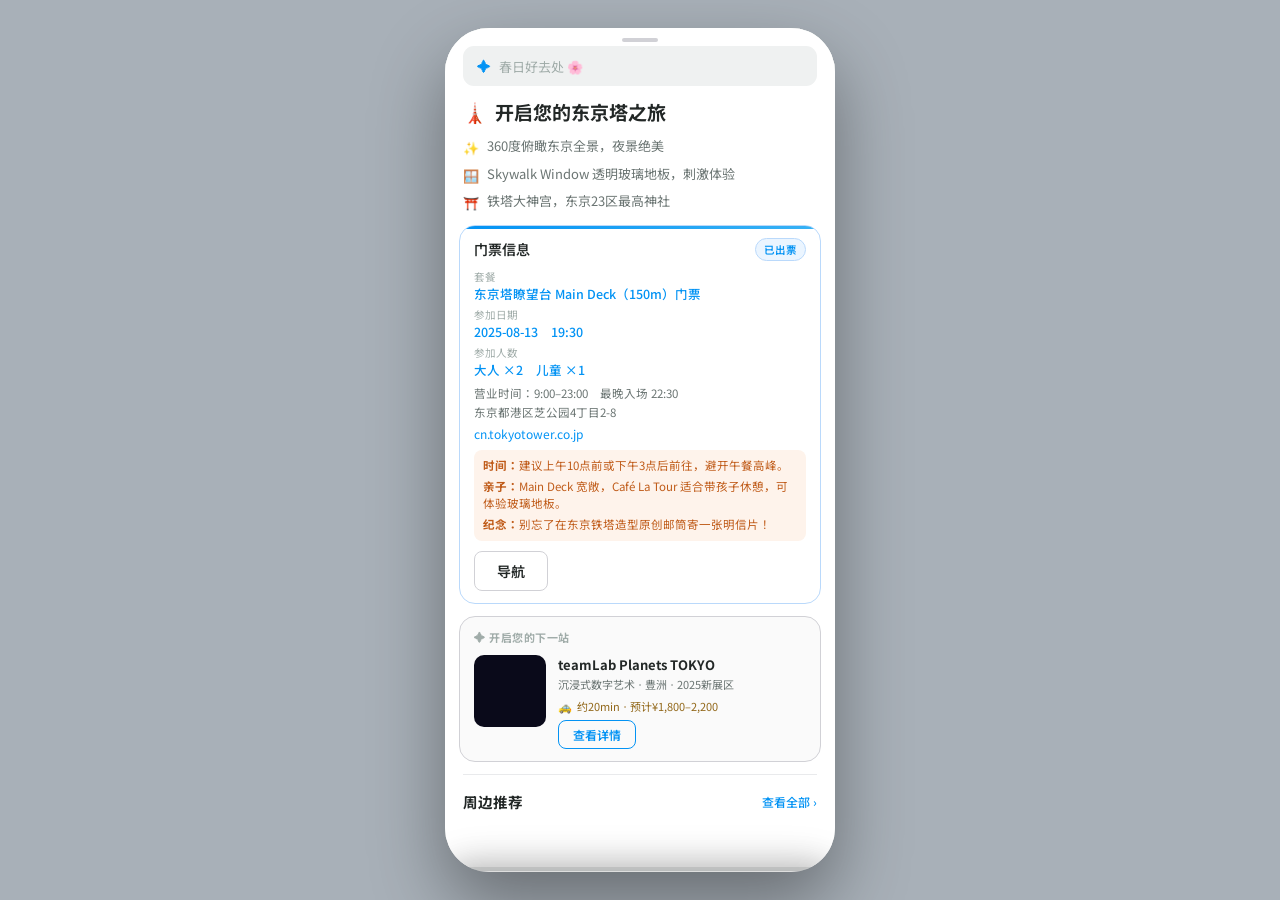
==== commit 847d46fc: "fix event info and UI" ====
--- a/index.html
+++ b/index.html
@@ -8,10 +8,17 @@
 <link rel="stylesheet" href="styles.css">
 <link href="https://api.mapbox.com/mapbox-gl-js/v3.4.0/mapbox-gl.css" rel="stylesheet">
 <script src="https://api.mapbox.com/mapbox-gl-js/v3.4.0/mapbox-gl.js"></script>
+<style>
+/* ── City switcher ─────────────────────────────────── */
+.city-tabs{display:flex;gap:0;background:#EFF1F1;border-radius:10px;padding:3px;margin-left:auto}
+.city-tab{padding:5px 13px;font-size:11px;font-weight:600;border:none;border-radius:8px;cursor:pointer;background:transparent;color:#A0ACA9;font-family:inherit;transition:all .2s;white-space:nowrap}
+.city-tab.active{background:#fff;color:#222726;box-shadow:0 1px 4px rgba(0,0,0,.12)}
+.city-tab:active{opacity:.7}
+</style>
 </head>
 <body>
 <div id="phone">
-  <div id="hdr"><div class="logo">Triplabo<b>旅伴</b></div></div>
+  <div id="hdr"><div class="logo">Triplabo<b>旅伴</b></div><div class="city-tabs"><button class="city-tab active">🗼 东京塔</button><button class="city-tab" onclick="location.href='skytree.html'">🏙️ 晴空塔</button></div></div>
 
   <!-- MAP ─────────────────────────────────────────────── -->
   <div id="mapWrap">
@@ -23,6 +30,7 @@
       <img id="ccImg" src="" alt="东京塔">
       <div class="cc-lbl">东京塔</div>
       <div class="cc-dot"></div>
+      <div id="cc-cat-icon" style="display:none;position:absolute;inset:0;align-items:center;justify-content:center;pointer-events:none"></div>
     </div>
     <!-- Far-zoom label: poi-card style, shown only when cc.far -->
     <div id="ccLabel">
@@ -181,8 +189,7 @@
     <div class="poi g epoi" id="e2" data-i="4"><div class="poi-card"><div class="poi-ic" style="font-size:20px">🌸</div><div class="poi-name">芝公园</div><div class="poi-sub">都市公园</div><div class="poi-dist">900m</div></div></div>
     <div class="poi p epoi" id="e3" data-i="5"><div class="poi-card"><div class="poi-ic" style="font-size:20px">🎨</div><div class="poi-name">森美术馆</div><div class="poi-sub">当代艺术</div><div class="poi-dist">1.1km</div></div></div>
     <div class="poi o epoi" id="e4" data-i="6"><div class="poi-card"><div class="poi-ic" style="font-size:20px">🍣</div><div class="poi-name">鮨 田中</div><div class="poi-sub">米其林推荐</div><div class="poi-dist">800m</div></div></div>
-    <div class="poi b epoi" id="e5" data-i="7"><div class="poi-card"><div class="poi-ic" style="font-size:20px">🛍️</div><div class="poi-name">麻布台Hills</div><div class="poi-sub">新地标</div><div class="poi-dist">1.4km</div></div></div>
-    <div class="poi b epoi" id="e6" data-i="8"><div class="poi-card"><div class="poi-ic" style="font-size:20px">🏪</div><div class="poi-name">六本木Hills</div><div class="poi-sub">综合商业</div><div class="poi-dist">1.2km</div></div></div>
+    <!-- e5 麻布台Hills + e6 六本木Hills removed from map: superseded by event pins ev1/ev2 at same coordinates -->
     <div class="poi g epoi" id="e7" data-i="9"><div class="poi-card"><div class="poi-ic" style="font-size:20px">⛩️</div><div class="poi-name">神明神社</div><div class="poi-sub">千年古社</div><div class="poi-dist">1.8km</div></div></div>
 
     <!-- Level 2 extra POIs (5km range, shown only at zoom level 2) -->
@@ -191,13 +198,17 @@
     <div class="poi g epoi lv2poi" id="v3" data-i="18"><div class="poi-card"><div class="poi-ic" style="font-size:18px">🌊</div><div class="poi-name">浜離宮</div><div class="poi-sub">自然</div><div class="poi-dist">2.8km</div></div></div>
     <div class="poi p epoi lv2poi" id="v4" data-i="19"><div class="poi-card"><div class="poi-ic" style="font-size:18px">🎨</div><div class="poi-name">国立新美术館</div><div class="poi-sub">活动</div><div class="poi-dist">1.4km</div></div></div>
     <div class="poi b epoi lv2poi" id="v5" data-i="26"><div class="poi-card"><div class="poi-ic" style="font-size:18px">🛍️</div><div class="poi-name">东京中城</div><div class="poi-sub">购物</div><div class="poi-dist">1.2km</div></div></div>
+    <!-- Event pins — shown at medium zoom (epoi), green pulsing dot badge -->
+    <div class="poi tev epoi poi-event-pin" id="ev1" data-i="30"><div class="poi-card"><div class="poi-ic ev-pin-ic">✨</div><div class="poi-name">teamLab</div><div class="poi-sub">限时活动</div><div class="poi-dist">1.4km</div><div class="ev-dot"></div></div></div>
+    <div class="poi tev epoi poi-event-pin" id="ev2" data-i="31"><div class="poi-card"><div class="poi-ic ev-pin-ic">🌟</div><div class="poi-name">光影祭</div><div class="poi-sub">限时活动</div><div class="poi-dist">1.2km</div><div class="ev-dot"></div></div></div>
 
     <!-- Map fullscreen overlays -->
     <div id="mapOverlays">
       <div id="msearchBar" class="muo" onclick="openSearch()">
-        <span class="ms-ic">✦</span><span class="ms-tx">告诉我你想去什么地方…</span>
+        <span class="ms-ic">✦</span><span class="ms-tx" id="msearchTxt">春日好去处 🌸</span>
       </div>
       <div id="wbadge" class="muo"><div class="wd"></div><span id="wbtxt">步行 10 min (800m)</span></div>
+      <button id="listModeBtn" class="muo" onclick="openListSheet()">列表模式</button>
       <div id="zctrl" class="muo">
         <button class="zb" id="zinBtn">+</button>
         <button class="zb" id="zoutBtn">−</button>
@@ -211,19 +222,15 @@
       <button id="vaBtn" class="muo">探索全部周边</button>
 
       <!-- Mini popup for POI tap at lv1/2 -->
-      <div id="miniPop" style="display:none;position:absolute;z-index:40;background:#fff;border-radius:14px;box-shadow:0 4px 20px rgba(0,0,0,.18);padding:12px 14px;min-width:168px;pointer-events:auto;transform:translate(-50%,-110%)">
-        <div style="display:flex;align-items:center;gap:9px;margin-bottom:8px">
-          <div id="miniPopIc" style="width:36px;height:36px;border-radius:50%;background:#0393F4;display:flex;align-items:center;justify-content:center;flex-shrink:0"></div>
-          <div>
-            <div id="miniPopName" style="font-size:13px;font-weight:700;color:#1a1a1a;line-height:1.2"></div>
-            <div id="miniPopMeta" style="font-size:10.5px;color:#888;margin-top:2px"></div>
-          </div>
-        </div>
-        <div id="miniPopTransit" style="display:none;align-items:center;gap:5px;background:#EEF7FF;border-radius:8px;padding:6px 9px;margin-bottom:8px">
-          <svg width="13" height="13" viewBox="0 0 24 24" fill="none" stroke="#0393F4" stroke-width="2.5" stroke-linecap="round"><rect x="3" y="3" width="18" height="14" rx="2"/><path d="M7 17l-2 4M17 17l2 4M3 10h18M8 3v4M16 3v4"/></svg>
-          <span style="font-size:11px;font-weight:600;color:#0393F4"></span>
-        </div>
-        <button id="miniPopBtn" style="width:100%;background:#0393F4;color:#fff;border:none;border-radius:8px;padding:7px;font-size:12px;font-weight:600;cursor:pointer;font-family:inherit">查看详情</button>
+      <div id="miniPop" style="display:none;position:absolute;z-index:40;background:#fff;border-radius:14px;box-shadow:0 4px 20px rgba(0,0,0,.18);padding:10px 12px;pointer-events:auto;transform:translate(-50%,-115%);cursor:pointer">
+        <div style="display:flex;align-items:center;gap:9px">
+          <div id="miniPopIc" style="width:36px;height:36px;flex-shrink:0;display:flex;align-items:center;justify-content:center"></div>
+          <div style="flex:1;min-width:0">
+            <div id="miniPopName" style="font-size:13px;font-weight:700;color:#1a1a1a;white-space:nowrap;overflow:hidden;text-overflow:ellipsis;line-height:1.3"></div>
+            <div id="miniPopSub" style="font-size:10.5px;color:#888;margin-top:2px"></div>
+          </div>
+          <div id="miniPopDist" style="font-size:10px;font-weight:700;color:#fff;padding:2px 8px;border-radius:6px;white-space:nowrap;flex-shrink:0;margin-left:4px"></div>
+        </div>
       </div>
     </div>
   </div>
@@ -236,7 +243,7 @@
       <div style="padding:0 18px 10px">
         <div style="display:flex;align-items:center;gap:8px;background:#EFF1F1;border-radius:11px;padding:10px 14px;cursor:text" onclick="openSearch()">
           <span style="color:#0393F4;font-size:14px">✦</span>
-          <span style="color:#A0ACA9;font-size:13px;flex:1">告诉我你想去什么地方…</span>
+          <span id="sheetSearchTxt" style="color:#A0ACA9;font-size:13px;flex:1">春日好去处 🌸</span>
         </div>
       </div>
 
@@ -249,33 +256,32 @@
         </div>
       </div>
       <div class="tkt">
-        <div class="tkt-hd"><div class="tkt-ttl"><span>🎫</span>门票信息</div><div class="tkt-bdg">已出票</div></div>
+        <div class="tkt-hd"><div class="tkt-ttl">门票信息</div><div class="tkt-bdg">已出票</div></div>
         <div class="tkt-rows">
           <div><div class="tkt-lbl">套餐</div><div class="tkt-val">东京塔瞭望台 Main Deck（150m）门票</div></div>
           <div><div class="tkt-lbl">参加日期</div><div class="tkt-val">2025-08-13　19:30</div></div>
           <div><div class="tkt-lbl">参加人数</div><div class="tkt-val lg">大人 ×2　儿童 ×1</div></div>
         </div>
         <div class="tkt-meta">
-          <div class="tkt-mr"><span>🕐</span><span>营业时间：9:00–23:00　最晚入场 22:30</span></div>
-          <div class="tkt-mr"><span>📍</span><span>东京都港区芝公园4丁目2-8</span></div>
-        </div>
-        <div class="tkt-tip"><div class="tip-ic">💡</div><div style="display:flex;flex-direction:column;gap:4px">
+          <div class="tkt-mr"><span>营业时间：9:00–23:00　最晚入场 22:30</span></div>
+          <div class="tkt-mr"><span>东京都港区芝公园4丁目2-8</span></div>
+          <div class="tkt-mr"><a href="https://cn.tokyotower.co.jp/" target="_blank" class="tkt-web-link">cn.tokyotower.co.jp</a></div>
+        </div>
+        <div class="tkt-tip"><div style="display:flex;flex-direction:column;gap:4px">
   <span><b>时间：</b>建议上午10点前或下午3点后前往，避开午餐高峰。</span>
   <span><b>亲子：</b>Main Deck 宽敞，Café La Tour 适合带孩子休憩，可体验玻璃地板。</span>
   <span><b>纪念：</b>别忘了在东京铁塔造型原创邮筒寄一张明信片！</span>
 </div></div>
-        <div class="tkt-acts"><button class="btn">去导航</button><button class="btn btn-g" onclick="window.open('https://cn.tokyotower.co.jp/','_blank')">查看官网</button></div>
+        <div class="tkt-acts"><button class="btn tkt-nav-btn">导航</button></div>
       </div>
 
       <!-- 下一站推荐 -->
       <div style="margin:0 14px 12px;border:1.5px solid #D1D1D6;border-radius:16px;background:#FAFAFA;padding:12px 14px">
         <div style="font-size:11px;font-weight:700;color:#A0ACA9;letter-spacing:.5px;text-transform:uppercase;margin-bottom:10px">✦ 开启您的下一站</div>
         <div style="display:flex;gap:12px;align-items:flex-start">
-          <!-- Left: image thumbnail -->
           <div style="width:72px;height:72px;border-radius:10px;overflow:hidden;background:#0a0a1a;flex-shrink:0;position:relative">
             <img src="https://images.unsplash.com/photo-1633356122102-3fe601e05bd2?w=200&q=80&fit=crop&crop=center" style="width:100%;height:100%;object-fit:cover;opacity:0;transition:opacity .3s" onload="this.style.opacity='1'" onerror="this.style.display='none'">
           </div>
-          <!-- Right: info -->
           <div style="flex:1;min-width:0">
             <div style="font-size:13px;font-weight:700;color:#222726;margin-bottom:2px">teamLab Planets TOKYO</div>
             <div style="font-size:11px;color:#6B7573;margin-bottom:6px">沉浸式数字艺术 · 豊洲 · 2025新展区</div>
@@ -283,7 +289,7 @@
               <span style="font-size:11px">🚕</span>
               <span style="font-size:11px;color:#92681A">约20min · 预计¥1,800–2,200</span>
             </div>
-            <button onclick="window.open('https://www.triplabo.jp/activity/zh/LINKTIVITY-XRUX6','_blank')" style="font-size:12px;font-weight:600;color:#0393F4;background:transparent;border:1.5px solid #0393F4;border-radius:8px;padding:5px 14px;cursor:pointer;font-family:inherit">查看详情</button>
+            <button onclick="openDetail(30)" style="font-size:12px;font-weight:600;color:#0393F4;background:transparent;border:1.5px solid #0393F4;border-radius:8px;padding:5px 14px;cursor:pointer;font-family:inherit">查看详情</button>
           </div>
         </div>
       </div>
@@ -380,14 +386,6 @@
         <span class="ls-si">✦</span>
         <input id="lsInput" type="text" placeholder="告诉我你想去什么地方…" oninput="renderList()" autocomplete="off">
       </div>
-      <div class="ls-cats" id="lsCats">
-        <div class="ls-cat active" data-cat="全部" onclick="selectCat(this)">🗺 全部</div>
-        <div class="ls-cat" data-cat="景点" onclick="selectCat(this)">🎭 文化</div>
-        <div class="ls-cat" data-cat="自然" onclick="selectCat(this)">🌿 自然</div>
-        <div class="ls-cat" data-cat="美食" onclick="selectCat(this)">🍽 美食</div>
-        <div class="ls-cat" data-cat="活动" onclick="selectCat(this)">🎪 活动</div>
-        <div class="ls-cat" data-cat="购物" onclick="selectCat(this)">🛍 购物</div>
-      </div>
       <div class="ls-count-row"><div class="ls-count" id="lsCount">共 10 个地点</div></div>
     </div>
     <div id="lsScroll"></div>
@@ -398,6 +396,11 @@
   <div id="dsheet">
     <div class="ds-hd"><div class="ds-bar"></div></div>
     <button class="ds-close" onclick="closeDetail()">✕</button>
+    <!-- Tab bar: injected by JS for events, hidden otherwise -->
+    <div id="dTabBar" style="display:none">
+      <button class="d-tab d-tab-active" id="dTab0" onclick="switchDetailTab(0)">🎪 活动详情</button>
+      <button class="d-tab" id="dTab1" onclick="switchDetailTab(1)">🏢 设施信息</button>
+    </div>
     <div id="dscr">
       <div class="d-iw" style="position:relative"></div>
       <div class="d-body">
@@ -405,11 +408,18 @@
         <div class="d-name" id="d-name"></div>
         <div class="d-desc" id="d-desc"></div>
         <div class="d-meta">
-          <div class="d-mc"><div class="d-ml">🕐 营业时间</div><div class="d-mv" id="d-hrs"></div></div>
-          <div class="d-mc"><div class="d-ml">⏱ 畅游路程</div><div class="d-mv" id="d-dur"></div></div>
+          <div class="d-mc"><div class="d-ml" id="d-hrs-lbl">营业时间</div><div class="d-mv" id="d-hrs"></div></div>
+          <div class="d-mc"><div class="d-ml" id="d-dur-lbl">游览时长</div><div class="d-mv" id="d-dur"></div></div>
+        </div>
+        <div id="d-venue" style="display:none;margin-bottom:10px">
+          <span class="d-ml">地点：</span><span id="d-venue-txt" style="font-size:12px;font-weight:600;color:#222726"></span>
+        </div>
+        <div id="d-website" style="display:none;margin-bottom:14px">
+          <span class="d-ml">官网：</span><a id="d-web-link" href="#" target="_blank" class="d-web-url"></a>
         </div>
         <div class="d-hl" id="d-hl"></div>
-        <div class="d-acts"><button class="btn">导航</button><button class="btn btn-g" id="d-web-btn">官网</button></div>
+        <div id="d-ticket-section"></div>
+        <div class="d-acts"><button class="btn d-nav-btn">导航</button></div>
       </div>
     </div>
   </div>
--- a/styles.css
+++ b/styles.css
@@ -34,32 +34,45 @@
 .cc-lbl{position:absolute;bottom:0;left:0;right:0;padding:12px 6px 6px;background:linear-gradient(to top,rgba(0,0,0,.62),transparent);font-size:10px;font-weight:600;color:#fff;text-align:center}
 .cc-dot{position:absolute;bottom:4px;left:50%;transform:translateX(-50%);width:8px;height:8px;border-radius:50%;background:#2196F3;border:2px solid #fff;box-shadow:0 0 0 3px rgba(33,150,243,.3)}
 #cc.mapfull{top:422px}
-#cc.far{width:12px;height:12px;border-radius:50%;background:#EF4444;overflow:visible;top:422px;box-shadow:0 0 0 4px rgba(239,68,68,.22)}
-/* Far-zoom Tokyo Tower label — poi-card style, below the red dot */
+/* lv1: shrink to 40px category icon circle */
+#cc.lv1{width:40px;height:40px;border-radius:50%;overflow:visible;box-shadow:0 2px 8px rgba(0,0,0,.2);background:transparent}
+/* lv2: shrink to 26px dot */
+#cc.lv2{width:26px;height:26px;border-radius:50%;overflow:visible;box-shadow:0 1px 5px rgba(0,0,0,.22);border:1.5px solid rgba(255,255,255,.7);background:#0393F4}
+#cc.lv1 img,#cc.lv1 .cc-lbl,#cc.lv1 .cc-dot,
+#cc.lv2 img,#cc.lv2 .cc-lbl,#cc.lv2 .cc-dot{display:none!important}
+#cc.lv1 #cc-cat-icon,#cc.lv2 #cc-cat-icon{display:flex!important}
+/* lv1/lv2 use transform:translate(-50%,-50%) like other pins */
+#cc.lv1,#cc.lv2{transform:translate(-50%,-50%)}
+/* Far-zoom label — minimized: just a small name pill, no card */
 #ccLabel{
   position:absolute;
   left:50%;
   transform:translateX(-50%);
-  background:rgba(255,255,255,.96);
-  border-radius:11px;
-  padding:6px 8px 5px;
-  box-shadow:0 3px 12px rgba(0,0,0,.14);
   display:none;
   flex-direction:column;
   align-items:center;
   z-index:26;
   cursor:pointer;
   pointer-events:auto;
+  background:transparent;
+  padding:0;
   transition:top .46s cubic-bezier(.32,.72,0,1);
 }
+#ccLabel .poi-ic{display:none}
+#ccLabel .poi-name{
+  font-size:9px;font-weight:700;color:#111;
+  background:rgba(255,255,255,.92);
+  padding:1px 5px;border-radius:4px;
+  box-shadow:0 1px 4px rgba(0,0,0,.1);
+  white-space:nowrap;pointer-events:none;
+}
 #ccLabel.show{display:flex}
 
-#cc.far img,#cc.far .cc-lbl,#cc.far .cc-dot{display:none}
-
-/* Pulse ring — matches cc position */
-#pr{position:absolute;left:50%;top:50%;width:156px;height:178px;margin-left:-78px;margin-top:-89px;border-radius:16px;border:2px solid rgba(3,147,244,.5);pointer-events:none;z-index:24;animation:pulse 2.8s ease-out infinite;transition:top .46s cubic-bezier(.32,.72,0,1),opacity .3s}
-#pr.mapfull{top:422px}
-@keyframes pulse{0%{transform:scale(.95);opacity:.8}70%{transform:scale(1.14);opacity:0}100%{opacity:0}}
+/* Pulse ring — hidden per user request */
+#pr{display:none}
+/* Search bar placeholder cycling */
+.ms-tx{transition:opacity .3s}
+.ms-tx.fade{opacity:0}
 
 /* ── POI BUBBLES ─────────────────────────────────────────── */
 /* All start hidden — JS shows them per-state */
@@ -94,6 +107,7 @@
 .ms-ic{color:#0393F4;font-size:14px}.ms-tx{color:#A0ACA9;font-size:13px;flex:1}
 
 #wbadge{top:110px;left:14px;background:#fff;border-radius:18px;padding:5px 11px;display:flex;align-items:center;gap:5px;font-size:11.5px;font-weight:500;color:#222726;box-shadow:0 2px 8px rgba(0,0,0,.1)}
+#listModeBtn{top:110px;right:14px;background:rgba(255,255,255,.97);border-radius:18px;padding:5px 14px;font-size:11.5px;font-weight:600;color:#0393F4;border:none;cursor:pointer;font-family:inherit;box-shadow:0 2px 8px rgba(0,0,0,.1)}
 .wd{width:7px;height:7px;border-radius:50%;background:#0393F4}
 
 #zctrl{top:192px;right:14px;display:flex;flex-direction:column;border-radius:9px;overflow:hidden;box-shadow:0 2px 10px rgba(0,0,0,.12)}
@@ -135,34 +149,41 @@
 .tkt-mr{display:flex;align-items:center;gap:5px;font-size:11.5px;color:#6B7573}
 .tkt-tip{margin-top:8px;background:#FEF3EB;border-radius:8px;padding:7px 9px;display:flex;gap:7px;font-size:11.5px;color:#C05C1A;line-height:1.5}
 .tip-ic{width:19px;height:19px;border-radius:50%;background:#F5873C;display:flex;align-items:center;justify-content:center;font-size:11px;flex-shrink:0}
-.tkt-acts{display:flex;gap:8px;margin-top:10px}
+.tkt-acts{display:flex;gap:8px;margin-top:10px;justify-content:flex-start}
+/* ── Unified nav button & web link ───────────────── */
+.d-nav-btn,.tkt-nav-btn{flex:none!important;height:36px;padding:0 22px;font-size:13px;border-radius:10px;min-width:unset;width:auto}
+.d-web-url,.tkt-web-link{font-size:12px;color:#0393F4;text-decoration:none;display:block;margin-top:2px;word-break:break-all}
+.d-web-url:active,.tkt-web-link:active{opacity:.7}
+/* ── Sheet close button ───────────────────────────── */
+.sheet-close{position:absolute;top:12px;right:14px;width:30px;height:30px;border-radius:50%;background:#EFF1F1;border:none;cursor:pointer;display:flex;align-items:center;justify-content:center;font-size:13px;color:#6B7573;font-family:inherit;z-index:5}
+#lsCats{display:none}
 .btn{flex:1;height:40px;border-radius:8px;border:1px solid #D1D1D6;background:#fff;font-size:14px;font-weight:600;color:#222726;cursor:pointer;display:flex;align-items:center;justify-content:center;gap:5px;transition:opacity .15s;font-family:inherit}
 .btn:active{opacity:.75}.btn-g{background:#0393F4;border-color:#0393F4;color:#fff;font-weight:600}
 
 .sec-hd{padding:2px 18px 9px;display:flex;justify-content:space-between;align-items:center}
 .sec-ttl{font-size:14.5px;font-weight:700;color:#222726}
 .sec-more{font-size:12px;color:#0393F4;font-weight:500;cursor:pointer;padding:4px 0}
-.hscroll{display:flex;gap:10px;padding:0 18px 16px;overflow-x:auto;-webkit-overflow-scrolling:touch;scrollbar-width:none}
+.hscroll{display:flex;gap:10px;padding:0 14px 16px;overflow-x:auto;-webkit-overflow-scrolling:touch;scrollbar-width:none}
 .hscroll::-webkit-scrollbar{display:none}
 .sep{height:1px;background:#E9EAEC;margin:0 18px 12px}.safe{height:28px}
 
-/* Horizontal card */
-.rc{flex-shrink:0;width:158px;border-radius:16px;background:#fff;overflow:hidden;box-shadow:0 2px 8px rgba(0,0,0,.07);border:1px solid #D1D1D6;cursor:pointer;transition:opacity .15s}
+/* Unified horizontal card — used at all zoom levels */
+.rc{flex-shrink:0;width:152px;border-radius:14px;background:#fff;overflow:hidden;box-shadow:0 2px 8px rgba(0,0,0,.08);border:1px solid #E8E9EC;cursor:pointer;transition:opacity .15s}
 .rc:active{opacity:.8}
-.rc-iw{position:relative;height:102px;background:#DDE4DF;overflow:hidden}
+.rc-iw{position:relative;height:110px;background:#DDE4DF;overflow:hidden}
 .rc-iw img{width:100%;height:100%;object-fit:cover;display:block;transition:opacity .3s}
-.rc-ov{position:absolute;inset:0;background:linear-gradient(to bottom,transparent 40%,rgba(0,0,0,.28))}
-.rc-tag{position:absolute;top:6px;left:6px;font-size:9.5px;font-weight:600;padding:2px 6px;border-radius:5px;color:#fff}
-.ta{background:rgba(3,147,244,.9)}.tf{background:rgba(245,135,60,.9)}.tac{background:rgba(155,126,240,.9)}.ts{background:rgba(59,130,246,.9)}
-.rc-dist{position:absolute;top:6px;right:6px;font-size:9.5px;font-weight:600;color:#fff;background:rgba(0,0,0,.36);backdrop-filter:blur(4px);padding:2px 6px;border-radius:5px}
-.rc-star{position:absolute;bottom:6px;left:6px;font-size:10px;font-weight:600;color:#fff}
-.rc-body{padding:8px 8px 7px}
-.rc-name{font-size:11.5px;font-weight:600;color:#222726;margin-bottom:3px;overflow:hidden;white-space:nowrap;text-overflow:ellipsis}
-.rc-desc{font-size:10px;color:#6B7573;line-height:1.4;margin-bottom:3px;display:flex;gap:3px}
-.rc-di{font-size:9px;color:#0393F4;flex-shrink:0;margin-top:1px}
-.rc-pills{display:flex;gap:3px;flex-wrap:wrap;margin-bottom:3px}
-.rc-pill{font-size:9px;color:#A0ACA9;background:#EFF1F1;padding:1px 5px;border-radius:18px}
-.rc-price{font-size:10.5px;font-weight:600;color:#F5873C;text-align:right}.rc-price.fr{color:#0393F4}
+.rc-ov{position:absolute;inset:0;background:linear-gradient(to bottom,transparent 45%,rgba(0,0,0,.3))}
+.rc-tag{position:absolute;top:7px;left:7px;font-size:9.5px;font-weight:700;padding:2px 7px;border-radius:5px;color:#fff}
+.ta{background:rgba(3,147,244,.92)}.tf{background:rgba(247,94,75,.92)}.tac{background:rgba(245,135,60,.92)}.ts{background:rgba(182,166,231,.95)}
+/* tev bg only for tag badges, NOT for the poi element itself */
+.rc-tag.tev,.lc-img-tag.tev{background:rgba(244,207,110,.95);color:#7a5c00}
+.rc-dist{position:absolute;top:7px;right:7px;font-size:9.5px;font-weight:600;color:#fff;background:rgba(0,0,0,.38);backdrop-filter:blur(4px);padding:2px 6px;border-radius:5px}
+.rc-star{position:absolute;bottom:6px;left:7px;font-size:10px;font-weight:600;color:#fff}
+.rc-body{padding:8px 9px 8px}
+.rc-name{font-size:12px;font-weight:700;color:#222726;margin-bottom:2px;overflow:hidden;white-space:nowrap;text-overflow:ellipsis}
+.rc-sub{font-size:10px;color:#6B7573;line-height:1.4;margin-bottom:4px;overflow:hidden;white-space:nowrap;text-overflow:ellipsis}
+.rc-price{font-size:10.5px;font-weight:700;color:#F5873C}.rc-price.fr{color:#0393F4}
+.rc-ev-badge{position:absolute;bottom:7px;right:7px;width:9px;height:9px;background:#F4CF6E;border-radius:50%;border:2px solid #fff;pointer-events:none;animation:evStarPulse 1.8s ease-in-out infinite}
 
 /* ══════════════════════════════════════════════════════════
    SEARCH OVERLAY
@@ -261,7 +282,7 @@
 .ls-title{font-size:17px;font-weight:700;color:#222726}
 .ls-right{display:flex;align-items:center;gap:10px}
 .ls-map-btn{display:flex;align-items:center;gap:4px;font-size:12px;font-weight:600;color:#0393F4;cursor:pointer;background:none;border:1.5px solid #BAD9FB;border-radius:18px;padding:5px 11px;font-family:inherit}
-.ls-close{width:30px;height:30px;border-radius:50%;background:#EFF1F1;border:none;cursor:pointer;display:flex;align-items:center;justify-content:center;font-size:13px;color:#6B7573}
+.ls-close{width:30px;height:30px;border-radius:50%;background:#EFF1F1;border:none;cursor:pointer;display:flex;align-items:center;justify-content:center;font-size:13px;color:#6B7573;font-family:inherit}
 .ls-search-row{display:flex;align-items:center;gap:8px;background:#EFF1F1;border-radius:8px;padding:9px 13px;margin-bottom:12px;cursor:text}
 .ls-si{color:#0393F4;font-size:14px;flex-shrink:0}
 #lsInput{flex:1;border:none;background:none;font-size:13px;color:#222726;outline:none;font-family:inherit}
@@ -301,7 +322,7 @@
 #dsheet.open{transform:none}
 .ds-hd{padding:10px 0 0;display:flex;justify-content:center;flex-shrink:0}
 .ds-bar{width:36px;height:4px;border-radius:2px;background:#D1D1D6}
-.ds-close{position:absolute;top:12px;right:14px;width:30px;height:30px;border-radius:50%;background:#EFF1F1;border:none;cursor:pointer;display:flex;align-items:center;justify-content:center;font-size:13px;color:#6B7573}
+.ds-close{position:absolute;top:12px;right:14px;width:30px;height:30px;border-radius:50%;background:rgba(255,255,255,.92);border:none;cursor:pointer;display:flex;align-items:center;justify-content:center;font-size:13px;color:#444;z-index:20;box-shadow:0 1px 6px rgba(0,0,0,.15);font-family:inherit}
 #dscr{flex:1;overflow-y:auto;overflow-x:hidden;scrollbar-width:none}
 #dscr::-webkit-scrollbar{display:none}
 .d-iw{height:210px;background:#DDE4DF;overflow:hidden}
@@ -321,7 +342,54 @@
 .d-hl-row{display:flex;gap:8px;font-size:13px;color:#222726;line-height:1.5;padding:5px 0}
 .d-hl-row+.d-hl-row{border-top:1px solid rgba(181,237,218,.45)}
 .d-hl-ic{font-size:14px;flex-shrink:0}
-.d-acts{display:flex;gap:10px}
+.d-acts{display:flex;gap:10px;margin-top:4px}
+/* .d-nav-btn and .d-web-url unified with tkt variants above */
+.d-tag.d-tag-free{color:#0a7a3e;background:#e8f7ef;border-color:#a3d9bc}
+.d-tag.d-tag-rating{color:#92681A;background:#FFF8E1;border-color:#F4CF6E}
+/* ── Ticket pricing section ─────────────────────────── */
+.d-ticket-block{background:#f7f8fa;border:1.5px solid #e0e2e8;border-radius:12px;padding:12px 14px;margin-bottom:14px;display:flex;align-items:center;justify-content:space-between;gap:10px}
+.d-ticket-lbl{font-size:11px;color:#A0ACA9;margin-bottom:4px}
+.d-ticket-price{font-size:15px;font-weight:700;color:#222726}
+.d-buy-btn{display:inline-block;font-size:12px;font-weight:600;color:#0393F4;background:transparent;border:1.5px solid #0393F4;border-radius:8px;padding:5px 12px;text-decoration:none;white-space:nowrap;cursor:pointer;flex-shrink:0}
+.d-buy-btn:active{opacity:.7}
+
+/* ── Event tag colors ────────────────────────────────── */
+/* tev distance badge color set via JS inline style now */
+.d-tag.ev-tag{color:#c68a00;background:#FFF8E1;border-color:#F4CF6E}
+.d-tag.ev-tag-date{font-size:10px;color:#6B7573;background:#F5F5F7;border-color:#D1D1D6}
+
+/* ── Detail sheet tab bar ────────────────────────────── */
+#dTabBar{flex-shrink:0;display:flex;border-bottom:1.5px solid #EBEBF0;background:#fff}
+.d-tab{flex:1;padding:11px 0;font-size:13px;font-weight:600;color:#A0ACA9;background:none;border:none;border-bottom:2.5px solid transparent;cursor:pointer;font-family:inherit;transition:color .2s,border-color .2s}
+.d-tab.d-tab-active{color:#0393F4;border-bottom-color:#0393F4}
+
+/* ── Event detail styles ─────────────────────────────── */
+.ev-section-hd{font-size:12px;font-weight:700;color:#A0ACA9;margin-bottom:8px}
+.ev-menu{border-radius:10px;overflow:hidden;border:1px solid #E8E8EC;margin-bottom:4px}
+.ev-menu-row{display:flex;justify-content:space-between;align-items:center;padding:9px 12px;background:#fff}
+.ev-menu-row+.ev-menu-row{border-top:1px solid #F0F0F4}
+.ev-menu-name{font-size:13px;font-weight:600;color:#222726}
+.ev-menu-note{font-size:10px;color:#A0ACA9;margin-top:1px}
+.ev-menu-price{font-size:12px;font-weight:700;color:#2e7d32;white-space:nowrap;margin-left:8px}
+
+/* ── Ticket section (outside blue box) ──────────────── */
+#d-ev-tickets{padding:0 18px 16px}
+.ev-sec-ttl{font-size:12px;font-weight:700;color:#A0ACA9;margin-bottom:8px}
+.ev-ticket{background:#F0F8FF;border:1.5px solid #BAD9FB;border-radius:10px;padding:10px 12px;margin-bottom:8px;display:flex;align-items:flex-start;gap:8px}
+.ev-ticket-name{font-size:12px;font-weight:700;color:#222726}
+.ev-ticket-sub{font-size:11px;color:#6B7573;margin-top:2px}
+.ev-ticket-price{font-size:13px;font-weight:700;color:#0393F4;white-space:nowrap}
+
+/* ── Event map pin ───────────────────────────────────── */
+/* Shape/color handled via JS (transparent card + full SVG circle).
+   Only need the pulsing green dot and zoom-lv0 border. */
+/* event pins have no special border — style comes purely from the SVG circle */
+/* ev-dot hidden at lv1/lv2 — replaced by the simpler badge from injectCatIcons */
+.poi.zoom-lv1 .ev-dot,.poi.zoom-lv2 .ev-dot{display:none}
+.ev-pin-ic{font-size:18px;line-height:1}
+.ev-dot{position:absolute;top:-5px;right:-5px;width:9px;height:9px;background:#F4CF6E;border-radius:50%;border:2px solid #fff;animation:evPulse 2s ease-in-out infinite;z-index:2}
+@keyframes evPulse{0%,100%{transform:scale(1);opacity:1}50%{transform:scale(1.6);opacity:.5}}
+@keyframes evStarPulse{0%,100%{transform:scale(1);opacity:1}50%{transform:scale(1.3);opacity:.7}}
 
 /* ══════════════════════════════════════════════════════
    TATA MASCOT
@@ -475,24 +543,18 @@
 
 /* three-level-zoom-start */
 .poi.zoom-lv1{transform:translate(-50%,-50%)}
-.poi.zoom-lv1 .poi-card{width:40px;height:40px;border-radius:50%;padding:0;min-width:unset;max-width:unset;align-items:center;justify-content:center;overflow:visible;position:relative;box-shadow:0 2px 8px rgba(0,0,0,.2)}
-.poi.zoom-lv1.g .poi-card{background:#0393F4}
-.poi.zoom-lv1.p .poi-card{background:#9B7EF0}
-.poi.zoom-lv1.o .poi-card{background:#F5873C}
-.poi.zoom-lv1.b .poi-card{background:#3B82F6}
+/* Force transparent at lv1 — card bg comes from the SVG circle inside, not the card div */
+.poi.zoom-lv1 .poi-card{width:40px;height:40px;border-radius:50%;padding:0;min-width:unset;max-width:unset;display:flex;align-items:center;justify-content:center;overflow:visible;position:relative;background:transparent!important;box-shadow:none!important}
 .poi.zoom-lv1 .poi-ic{display:none !important}
-.poi.zoom-lv1 .poi-cat-icon{display:flex;align-items:center;justify-content:center}
+.poi.zoom-lv1 .poi-cat-icon{display:flex;align-items:center;justify-content:center;pointer-events:none}
 .poi.zoom-lv1 .poi-sub,.poi.zoom-lv1 .poi-dist{display:none !important}
 .poi.zoom-lv1 .poi-name{position:absolute;top:43px;left:50%;transform:translateX(-50%);font-size:9px;font-weight:700;color:#111;background:rgba(255,255,255,.92);padding:1px 5px;border-radius:4px;box-shadow:0 1px 4px rgba(0,0,0,.1);white-space:nowrap;pointer-events:none}
 .poi.zoom-lv1::after{display:none}
 .poi.zoom-lv2{transform:translate(-50%,-50%)}
-.poi.zoom-lv2 .poi-card{width:26px;height:26px;border-radius:50%;padding:0;min-width:unset;max-width:unset;align-items:center;justify-content:center;overflow:hidden;box-shadow:0 1px 5px rgba(0,0,0,.22);border:1.5px solid rgba(255,255,255,.7)}
-.poi.zoom-lv2.g .poi-card{background:#0393F4}
-.poi.zoom-lv2.p .poi-card{background:#9B7EF0}
-.poi.zoom-lv2.o .poi-card{background:#F5873C}
-.poi.zoom-lv2.b .poi-card{background:#3B82F6}
+/* Force transparent at lv2 */
+.poi.zoom-lv2 .poi-card{width:26px;height:26px;border-radius:50%;padding:0;min-width:unset;max-width:unset;display:flex;align-items:center;justify-content:center;overflow:hidden;border:1.5px solid rgba(255,255,255,.7);background:transparent!important;box-shadow:none!important}
 .poi.zoom-lv2 .poi-ic{display:none !important}
-.poi.zoom-lv2 .poi-cat-icon{display:flex;align-items:center;justify-content:center}
+.poi.zoom-lv2 .poi-cat-icon{display:flex;align-items:center;justify-content:center;pointer-events:none}
 .poi.zoom-lv2 .poi-name,.poi.zoom-lv2 .poi-sub,.poi.zoom-lv2 .poi-dist{display:none !important}
 .poi.zoom-lv2::after{display:none}
 .cc2{width:110px;flex-shrink:0;cursor:pointer}
